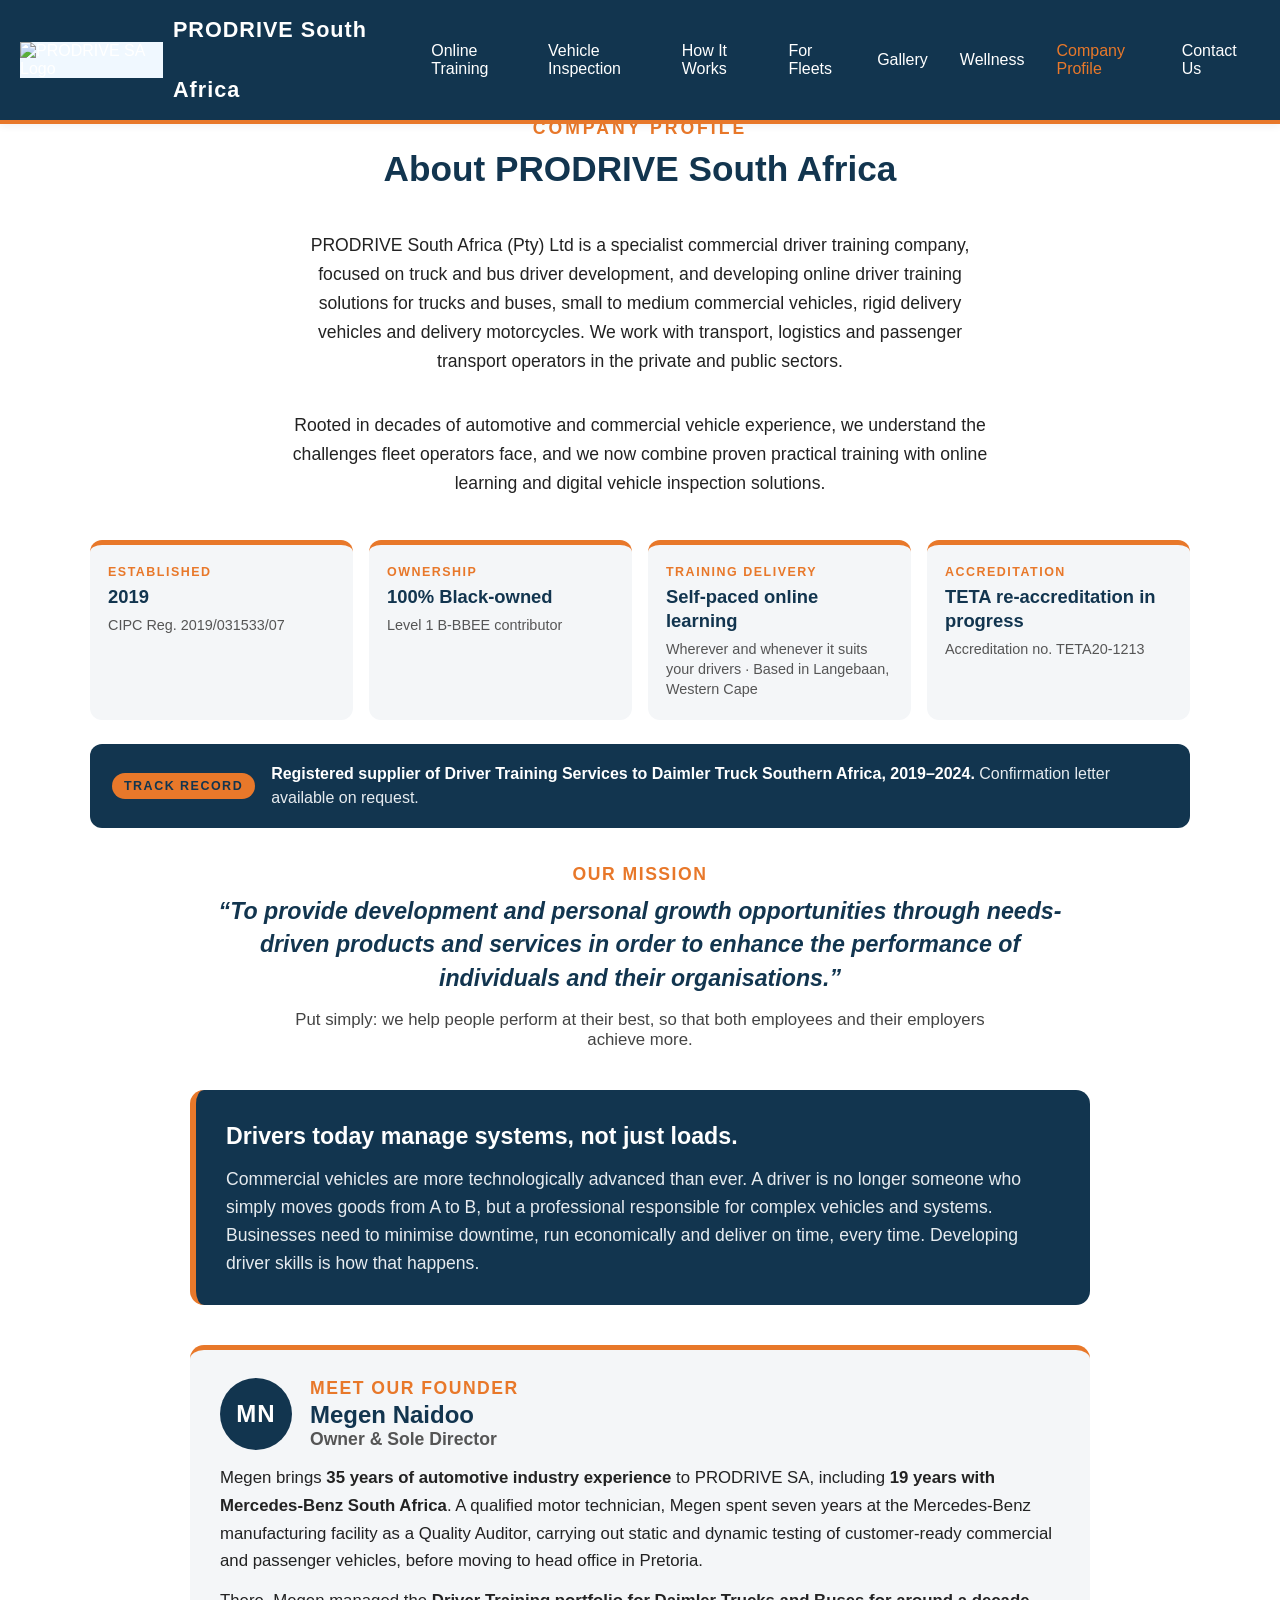
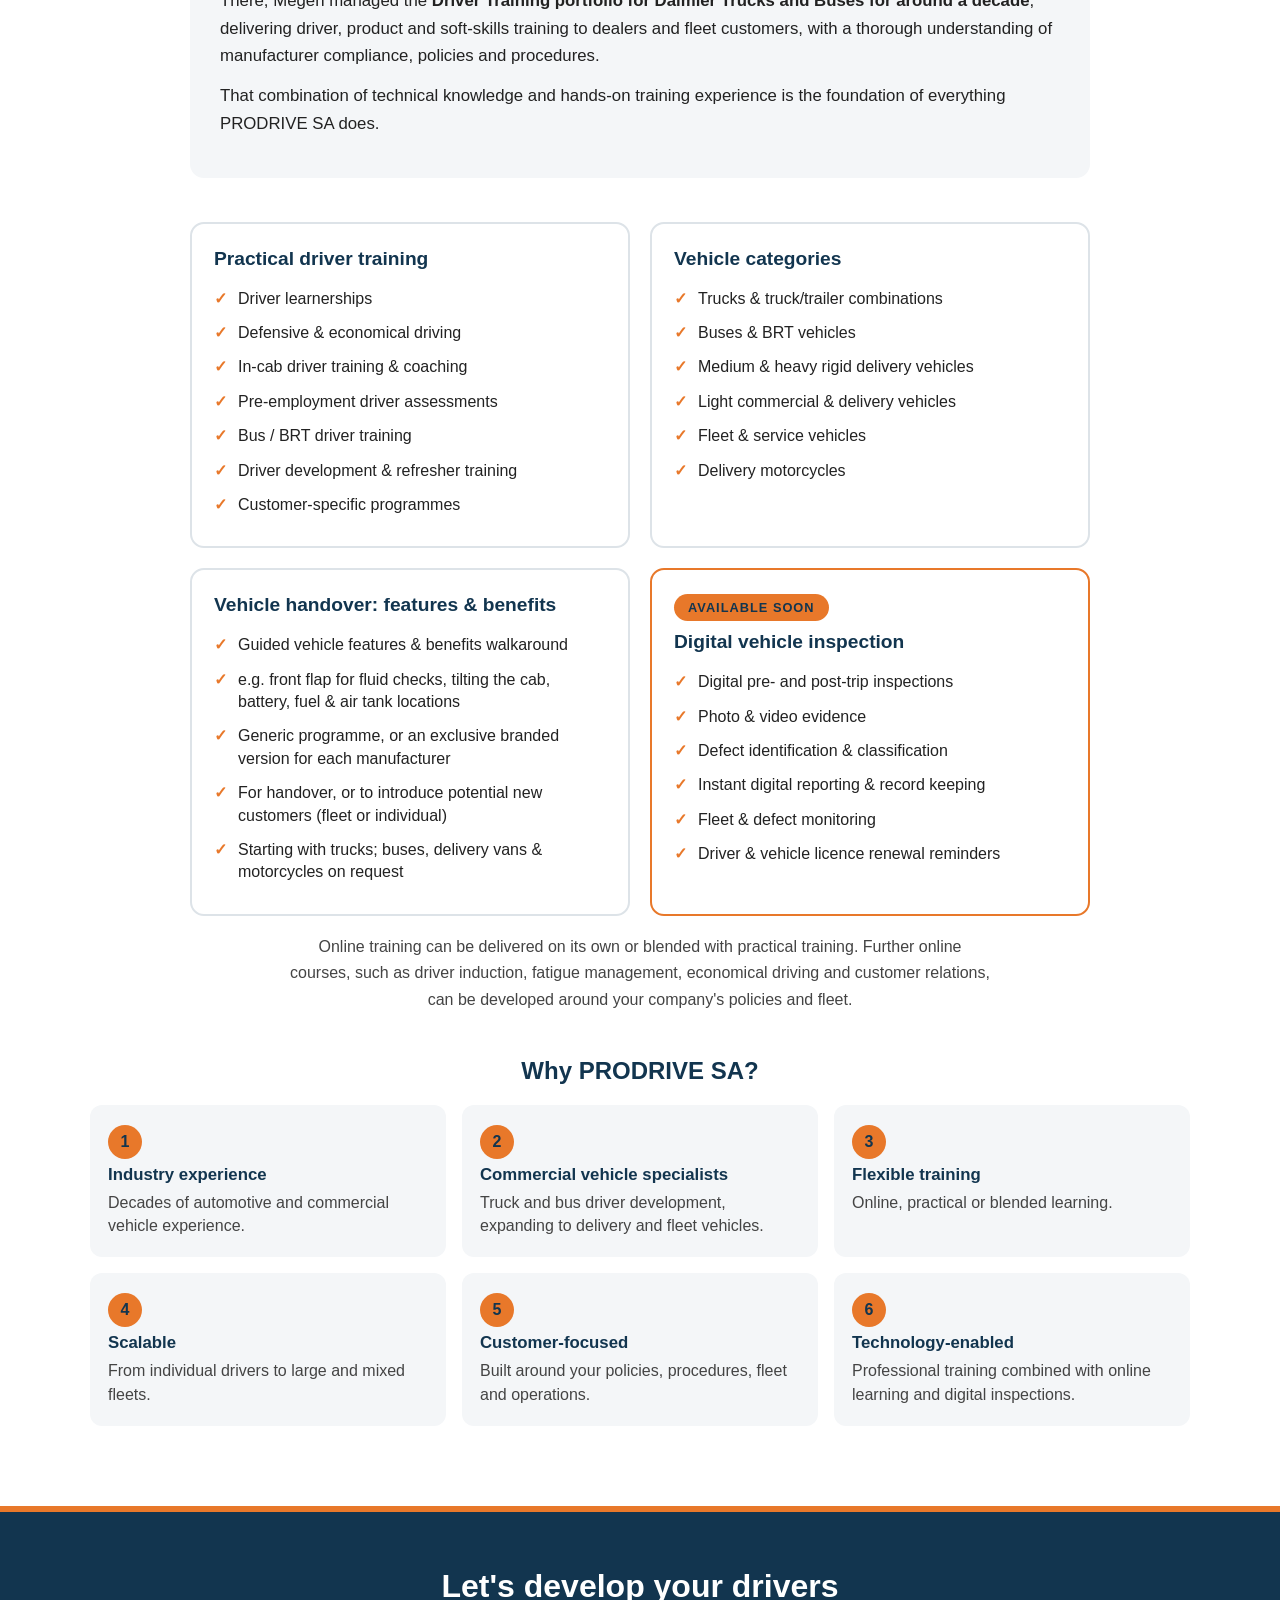
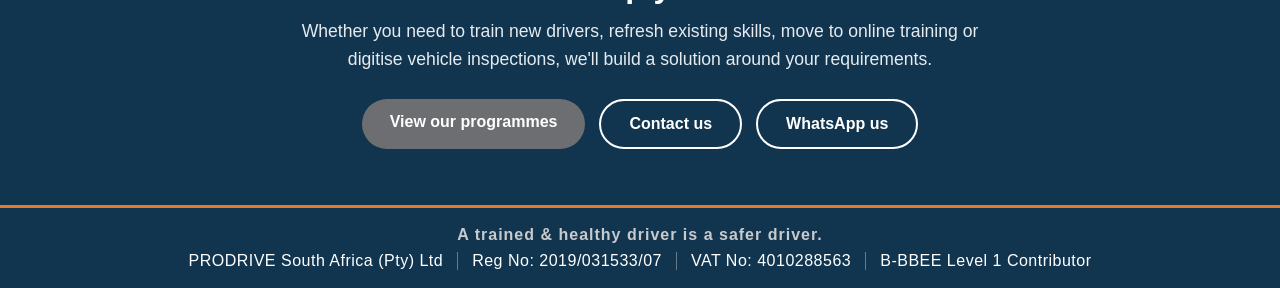
==== profile.html @ ac233e18 "Profile: guided vehicle features & benefits walkaround Co-Authored-By: Claude Opus 5.5 <noreply@anth" ====
<!DOCTYPE html>
<html lang="en">
<head>
    <meta charset="UTF-8">
    <meta name="viewport" content="width=device-width, initial-scale=1.0">
    <title>Company Profile | PRODRIVE South Africa</title>
    <meta name="description" content="Company profile of PRODRIVE South Africa (Pty) Ltd: specialist commercial driver training, founded by Megen Naidoo with 35 years of automotive experience. 100% Black-owned, Level 1 B-BBEE.">
    <link rel="icon" href="favicon.ico" sizes="any">
    <link rel="apple-touch-icon" href="images/apple-touch-icon.png">
    <meta property="og:type" content="website">
    <meta property="og:title" content="Company Profile | PRODRIVE South Africa">
    <meta property="og:description" content="Defensive Driving Saves Lives. A trained &amp; healthy driver is a safer driver.">
    <meta property="og:image" content="https://prodrivesa.github.io/prodrive-website/images/og-image.jpg">
    <meta property="og:image:width" content="1200">
    <meta property="og:image:height" content="630">
    <meta property="og:url" content="https://prodrivesa.github.io/prodrive-website/profile.html">
    <meta name="twitter:card" content="summary_large_image">
    <link rel="stylesheet" href="styles/main.css">
</head>
<body>
  <nav>
  <a href="index.html#hero-section"><img src="images/prodrive-logo-image.png" alt="PRODRIVE SA Logo" class="nav-logo"></a>
  <span class="nav-title">PRODRIVE South Africa</span>
  <div class="hamburger" id="hamburger">
    <span></span>
    <span></span>
    <span></span>
  </div>
  <ul id="nav-list">
    <li><a href="index.html#series-section">Online Training</a></li>
    <li><a href="index.html#inspection-section">Vehicle Inspection</a></li>
    <li><a href="index.html#how-section">How It Works</a></li>
    <li><a href="index.html#fleet-section">For Fleets</a></li>
    <li><a href="index.html#practical-section">Gallery</a></li>
    <li><a href="index.html#wellness-section">Wellness</a></li>
    <li><a href="profile.html" class="active" aria-current="page">Company Profile</a></li>
    <li><a href="index.html#contact-section">Contact Us</a></li>
  </ul>
</nav>

  <main class="profile-page">
  <section class="about-section profile-section" id="profile">
    <p class="series-kicker">COMPANY PROFILE</p>
    <h1 class="profile-title">About PRODRIVE South Africa</h1>
    <p>
      PRODRIVE South Africa (Pty) Ltd is a specialist commercial driver training company, focused on truck and
      bus driver development, and developing online driver training solutions for trucks and buses, small to
      medium commercial vehicles, rigid delivery vehicles and delivery motorcycles. We work with transport,
      logistics and passenger transport operators in the private and public sectors.
    </p>
    <p>
      Rooted in decades of automotive and commercial vehicle experience, we understand the challenges fleet
      operators face, and we now combine proven practical training with online learning and digital vehicle
      inspection solutions.
    </p>
    <div class="profile-facts">
      <div class="fact"><span class="fact-label">Established</span><span class="fact-value">2019</span><span class="fact-note">CIPC Reg. 2019/031533/07</span></div>
      <div class="fact"><span class="fact-label">Ownership</span><span class="fact-value">100% Black-owned</span><span class="fact-note">Level 1 B-BBEE contributor</span></div>
      <div class="fact"><span class="fact-label">Training delivery</span><span class="fact-value">Self-paced online learning</span><span class="fact-note">Wherever and whenever it suits your drivers &middot; Based in Langebaan, Western Cape</span></div>
      <div class="fact"><span class="fact-label">Accreditation</span><span class="fact-value">TETA re-accreditation in progress</span><span class="fact-note">Accreditation no. TETA20-1213</span></div>
    </div>
    <div class="track-record">
      <span class="track-label">Track record</span>
      <p><strong>Registered supplier of Driver Training Services to Daimler Truck Southern Africa, 2019&ndash;2024.</strong>
      Confirmation letter available on request.</p>
    </div>

    <div class="mission-block">
      <p class="fact-label">Our mission</p>
      <blockquote>
        &ldquo;To provide development and personal growth opportunities through needs-driven products and services
        in order to enhance the performance of individuals and their organisations.&rdquo;
      </blockquote>
      <p class="mission-plain">
        Put simply: we help people perform at their best, so that both employees and their employers achieve more.
      </p>
    </div>

    <div class="philosophy">
      <p class="philosophy-lead">Drivers today manage systems, not just loads.</p>
      <p>
        Commercial vehicles are more technologically advanced than ever. A driver is no longer someone who simply
        moves goods from A to B, but a professional responsible for complex vehicles and systems. Businesses need
        to minimise downtime, run economically and deliver on time, every time. Developing driver skills is how
        that happens.
      </p>
    </div>

    <div class="founder">
      <div class="founder-head">
        <span class="founder-initials" aria-hidden="true">MN</span>
        <div>
          <p class="fact-label">Meet our founder</p>
          <h3>Megen Naidoo</h3>
          <p class="founder-role">Owner &amp; Sole Director</p>
        </div>
      </div>
      <div class="founder-body">
        <p>
          Megen brings <strong>35 years of automotive industry experience</strong> to PRODRIVE SA, including
          <strong>19 years with Mercedes-Benz South Africa</strong>. A qualified motor technician, Megen spent seven
          years at the Mercedes-Benz manufacturing facility as a Quality Auditor, carrying out static and dynamic
          testing of customer-ready commercial and passenger vehicles, before moving to head office in Pretoria.
        </p>
        <p>
          There, Megen managed the <strong>Driver Training portfolio for Daimler Trucks and Buses for around a
          decade</strong>, delivering driver, product and soft-skills training to dealers and fleet customers, with
          a thorough understanding of manufacturer compliance, policies and procedures.
        </p>
        <p>
          That combination of technical knowledge and hands-on training experience is the foundation of everything
          PRODRIVE SA does.
        </p>
      </div>
    </div>

    <div class="offer-grid">
      <div class="offer-card">
        <h3>Practical driver training</h3>
        <ul>
          <li>Driver learnerships</li>
          <li>Defensive &amp; economical driving</li>
          <li>In-cab driver training &amp; coaching</li>
          <li>Pre-employment driver assessments</li>
          <li>Bus / BRT driver training</li>
          <li>Driver development &amp; refresher training</li>
          <li>Customer-specific programmes</li>
        </ul>
      </div>
      <div class="offer-card">
        <h3>Vehicle categories</h3>
        <ul>
          <li>Trucks &amp; truck/trailer combinations</li>
          <li>Buses &amp; BRT vehicles</li>
          <li>Medium &amp; heavy rigid delivery vehicles</li>
          <li>Light commercial &amp; delivery vehicles</li>
          <li>Fleet &amp; service vehicles</li>
          <li>Delivery motorcycles</li>
        </ul>
      </div>
      <div class="offer-card">
        <h3>Vehicle handover: features &amp; benefits</h3>
        <ul>
          <li>Guided vehicle features &amp; benefits walkaround</li>
          <li>e.g. front flap for fluid checks, tilting the cab, battery, fuel &amp; air tank locations</li>
          <li>Generic programme, or an exclusive branded version for each manufacturer</li>
          <li>For handover, or to introduce potential new customers (fleet or individual)</li>
          <li>Starting with trucks; buses, delivery vans &amp; motorcycles on request</li>
        </ul>
      </div>
      <div class="offer-card offer-soon">
        <span class="soon-badge">Available soon</span>
        <h3>Digital vehicle inspection</h3>
        <ul>
          <li>Digital pre- and post-trip inspections</li>
          <li>Photo &amp; video evidence</li>
          <li>Defect identification &amp; classification</li>
          <li>Instant digital reporting &amp; record keeping</li>
          <li>Fleet &amp; defect monitoring</li>
          <li>Driver &amp; vehicle licence renewal reminders</li>
        </ul>
      </div>
    </div>
    <p class="offer-note">
      Online training can be delivered on its own or blended with practical training. Further online courses,
      such as driver induction, fatigue management, economical driving and customer relations, can be developed
      around your company's policies and fleet.
    </p>

    <h3 class="why-heading">Why PRODRIVE SA?</h3>
    <div class="why-grid">
      <div class="why"><span class="why-num">1</span><strong>Industry experience</strong><span>Decades of automotive and commercial vehicle experience.</span></div>
      <div class="why"><span class="why-num">2</span><strong>Commercial vehicle specialists</strong><span>Truck and bus driver development, expanding to delivery and fleet vehicles.</span></div>
      <div class="why"><span class="why-num">3</span><strong>Flexible training</strong><span>Online, practical or blended learning.</span></div>
      <div class="why"><span class="why-num">4</span><strong>Scalable</strong><span>From individual drivers to large and mixed fleets.</span></div>
      <div class="why"><span class="why-num">5</span><strong>Customer-focused</strong><span>Built around your policies, procedures, fleet and operations.</span></div>
      <div class="why"><span class="why-num">6</span><strong>Technology-enabled</strong><span>Professional training combined with online learning and digital inspections.</span></div>
    </div>
  </section>
  </main>

  <section class="profile-cta">
    <h2>Let's develop your drivers</h2>
    <p>Whether you need to train new drivers, refresh existing skills, move to online training or digitise vehicle inspections, we'll build a solution around your requirements.</p>
    <div class="interest-buttons">
      <a class="btn btn-primary" href="index.html#courses-gallery">View our programmes</a>
      <a class="btn btn-outline" href="index.html#contact-section">Contact us</a>
      <a class="btn btn-outline" href="https://wa.me/27823779468" target="_blank" rel="noopener">WhatsApp us</a>
    </div>
  </section>

  <footer class="site-footer">
    <p class="footer-slogan">A trained &amp; healthy driver is a safer driver.</p>
    <div class="footer-details">
      <span class="ft">PRODRIVE South Africa (Pty) Ltd</span>
      <span class="ft">Reg No: 2019/031533/07</span>
      <span class="ft">VAT No: 4010288563</span>
      <span class="ft">B-BBEE Level 1 Contributor</span>
    </div>
  </footer>
  <script src="scripts/main.js"></script>
</body>
</html>
---- styles/main.css ----
html, body {
  margin: 0;
  padding: 0;
  width: 100%;
  overflow-x: hidden;
  /* Do NOT set overflow-y or overflow: auto/hidden here */
}

body {
  margin: 0;
  font-family: 'Segoe UI', Arial, sans-serif;
  background: #f4f4f4;
}

header {
  background: #12354f;
  color: #ffffff;
  padding: 10px 0;
  text-align: center;
}

h1 {
  margin: 0;
  font-size: 2.5em;
}

nav {
  width: 100%;
  background: #12354f;
  padding: 0 20px;
  box-sizing: border-box;
  position: fixed;
  top: 0;
  left: 0;
  right: 0;
  z-index: 100;
  box-shadow: 0 2px 8px rgba(0,0,0,0.06);
  display: flex;
  align-items: center;
  min-height: 60px;
  overflow: visible;
}

.nav-title {
  color: #fff;
  font-size: 1.35rem;
  font-weight: 700;
  letter-spacing: 1px;
  margin-right: auto;
  padding: 0 10px;
  line-height: 60px;
}

nav ul {
  list-style: none;
  margin: 0;
  padding: 0;
  display: flex;
  flex-direction: row;
  justify-content: flex-end;
  align-items: center;
  transition: all 0.3s;
  margin-left: auto;
}

nav li {
  margin: 0 16px;
}

nav a {
  color: #fff;
  text-decoration: none;
  font-weight: 500;
  padding: 18px 0;
  display: block;
  transition: color 0.2s;
}

nav a:hover {
  color: #e8782a;
}

/* Hamburger styles */
.hamburger {
  display: none;
  flex-direction: column;
  cursor: pointer;
  width: 32px;
  height: 32px;
  justify-content: center;
  align-items: center;
}

.hamburger span {
  height: 4px;
  width: 24px;
  background: #fff;
  margin: 3px 0;
  border-radius: 2px;
  transition: 0.3s;
}

/* Responsive styles */
@media (max-width: 768px) {
  nav ul {
    flex-direction: column;
    background: #12354f;
    position: absolute;
    top: 60px;
    right: 0;
    width: 180px;
    display: none;
    box-shadow: 0 8px 24px rgba(0,0,0,0.12);
    z-index: 9;
  }
  nav ul.active {
    display: flex;
  }
  .hamburger {
    display: flex;
    position: absolute;
    top: 14px;
    right: 24px;
    z-index: 10;
  }
  .nav-title {
    font-size: 1.1rem;
    padding: 0 6px;
    line-height: 48px;
  }
}

@media (max-width: 600px) {
  .container {
    width: 100%;
    padding: 0 10px;
  }

  h1 {
    font-size: 2em;
  }

  nav a {
    margin: 0 10px;
  }

  .nav-logo {
    height: 24px;    /* Smaller logo on mobile */
    margin-right: 8px;
  }
}

.hero {
  background: 
    linear-gradient(120deg, rgba(208, 212, 216, 0.85) 0%, rgba(179, 182, 184, 0.75) 100%);
    /* url('images/prodrive-truck-side.jpg') center center/cover no-repeat; */
  color: #fff;
  padding: 100px 20px;
  text-align: center;
  box-shadow: 0 8px 24px rgba(0,0,0,0.08);
  border-radius: 0 0 24px 24px;
  position: relative;
}

.hero-content h1 {
  font-size: 2.8rem;
  font-weight: 700;
  margin-bottom: 20px;
  line-height: 1.2;
  letter-spacing: 1px;
}

.hero .subtitle {
  font-size: 1.4rem;
  font-weight: 400;
  margin-top: 0;
  opacity: 0.95;
}

.site-footer {
  background: #12354f;
  color: #fff;
  text-align: center;
  padding: 18px 10px;
  font-size: 1rem;
  margin-top: 60px;
  letter-spacing: 0.5px;
}

.contact-section {
  display: flex;
  flex-direction: row;
  justify-content: center;
  align-items: flex-start;
  gap: 40px;
  background: #f4f4f4;
  padding: 40px 20px 30px 20px;
  text-align: left;
  flex-wrap: wrap;
}

.contact-info {
  max-width: 320px;
  min-width: 220px;
}

.contact-section h2 {
  color: #12354f;
  margin-bottom: 16px;
  font-size: 2rem;
}

.contact-section p {
  margin-bottom: 24px;
  font-size: 1.1rem;
  color: #222;
}

.map-container {
  max-width: 400px;
  min-width: 250px;
  flex: 1 1 300px;
  border-radius: 12px;
  overflow: hidden;
  box-shadow: 0 4px 16px rgba(0,0,0,0.08);
}

.icon {
  font-size: 1.2em;
  vertical-align: middle;
  margin-right: 8px;
  color: #12354f;
}

.contact-info a {
  color: #12354f;
  text-decoration: none;
  transition: text-decoration 0.2s;
}

.contact-info a:hover {
  text-decoration: underline;
}

.courses-gallery {
  background: #fff;
  padding: 50px 20px 40px 20px;
  text-align: center;
}

.courses-gallery h2 {
  color: #12354f;
  margin-bottom: 32px;
  font-size: 2rem;
}

.card-row {
  display: flex;
  flex-direction: row;
  gap: 32px;
  justify-content: center;
  flex-wrap: wrap;
}

.course-card {
  background: #f4f4f4;
  border-radius: 16px;
  box-shadow: 0 4px 16px rgba(0,0,0,0.07);
  padding: 32px 24px;
  max-width: 320px;
  min-width: 240px;
  flex: 1 1 260px;
  text-align: left;
  transition: transform 0.2s, box-shadow 0.2s;
}

.course-card h3 {
  color: #12354f;
  margin-bottom: 16px;
  font-size: 1.25rem;
}

.course-card p {
  color: #222;
  font-size: 1rem;
}

.course-card:hover {
  transform: translateY(-6px) scale(1.03);
  box-shadow: 0 8px 24px rgba(0,0,0,0.13);
}

.image-gallery {
  background: #f4f4f4;
  padding: 50px 20px 40px 20px;
  text-align: center;
}

.image-gallery h2 {
  color: #12354f;
  margin-bottom: 32px;
  font-size: 2rem;
}

.gallery-row {
  display: flex;
  flex-direction: row;
  gap: 24px;
  justify-content: center;
  flex-wrap: wrap;
}

.gallery-row img {
  width: 300px;
  height: 400px;
  object-fit: cover;
  border-radius: 12px;
  box-shadow: 0 4px 16px rgba(0,0,0,0.08);
  transition: transform 0.2s, box-shadow 0.2s;
}

.gallery-row img:hover {
  transform: scale(1.04);
  box-shadow: 0 8px 24px rgba(0,0,0,0.13);
}

.team-row {
  display: flex;
  flex-direction: row;
  gap: 32px;
  justify-content: center;
  flex-wrap: wrap;
  align-items: stretch;
}

.about-section {
  background: #fff;
  padding: 50px 20px 40px 20px;
  text-align: center;
  display: flex;
  flex-direction: column;
  align-items: center;
}

.about-section h2 {
  color: #12354f;
  margin-bottom: 24px;
  font-size: 2rem;
  text-align: center;
}

.about-section p {
  color: #222;
  font-size: 1.1rem;
  margin-bottom: 32px;
  max-width: 700px;
  margin-left: auto;
  margin-right: auto;
  text-align: center;
}

.full-width-banner {
  width: 100%;
  max-width: 100%;
  height: 320px;
  object-fit: cover;
  display: block;
  margin: 0;
  padding: 0;
}

.nav-logo {
  max-height: 60px !important;
  max-width: 200px !important;
  width: auto !important;
  height: auto !important;
  display: inline-block !important;
  background-color: aliceblue;
}

.hero-logo {
  max-width: 300px;
  width: 100%;
  height: auto;
  display: block;
  margin: 0 auto 24px;
}

@media (max-width: 900px) {
  .contact-section {
    flex-direction: column;
    align-items: center;
    text-align: center;
    gap: 24px;
  }
  .contact-info {
    max-width: 100%;
  }
  .map-container {
    max-width: 100%;
    width: 100%;
  }
  .card-row {
    flex-direction: column;
    align-items: center;
    gap: 24px;
  }
  .course-card {
    max-width: 100%;
    min-width: 0;
    width: 100%;
  }
  .gallery-row {
    flex-direction: column;
    align-items: center;
    gap: 18px;
  }
  .gallery-row img {
    width: 100%;
    max-width: 400px;
    height: 300px;
  }
  .team-row {
    flex-direction: row; /* Keep horizontal on all screen sizes */
    flex-wrap: wrap;
    gap: 32px;
  }
}

.container {
  margin-left: calc(50% - 50vw);
  margin-right: calc(50% - 50vw);
  width: 100vw;
}
/* B-BBEE badge */
.bee-badge {
  display: flex;
  align-items: center;
  gap: 20px;
  background: #f7f9fb;
  border: 2px solid #12354f;
  border-radius: 16px;
  padding: 18px 24px;
  margin: 8px 0 40px 0;
  max-width: 520px;
  text-align: left;
  box-shadow: 0 4px 16px rgba(0,0,0,0.07);
}
.bee-level {
  flex: 0 0 auto;
  width: 88px;
  height: 88px;
  border-radius: 50%;
  background: #12354f;
  color: #fff;
  display: flex;
  flex-direction: column;
  align-items: center;
  justify-content: center;
}
.bee-level-number { font-size: 2.4rem; font-weight: 700; line-height: 1; }
.bee-level-label { font-size: 0.7rem; letter-spacing: 0.5px; text-transform: uppercase; margin: 2px 0; }
.bee-details { display: flex; flex-direction: column; gap: 4px; color: #222; font-size: 0.95rem; }
.bee-details strong { color: #12354f; font-size: 1.15rem; }
.bee-details a { color: #12354f; font-weight: 600; margin-top: 4px; }
@media (max-width: 480px) {
  .bee-badge { flex-direction: column; text-align: center; padding: 18px 16px; }
}

/* Gallery: wide photo shown uncropped */
.gallery-row img.gallery-wide {
  width: auto;
  max-width: 100%;
  aspect-ratio: 1200 / 628;
  object-fit: cover;
}
@media (max-width: 900px) {
  .gallery-row img.gallery-wide { width: 100%; max-width: 640px; height: auto; }
}

/* Safety tips (branded square posts, shown uncropped) */
.tips-heading { color: #12354f; font-size: 1.4rem; margin: 48px 0 20px; }
.tips-grid {
  display: grid;
  grid-template-columns: repeat(3, 1fr);
  gap: 20px;
  max-width: 1000px;
  margin: 0 auto;
}
.tips-grid img {
  width: 100%;
  height: auto;
  aspect-ratio: 1 / 1;
  border-radius: 12px;
  box-shadow: 0 4px 16px rgba(0,0,0,0.08);
}
@media (max-width: 700px) {
  .tips-grid { grid-template-columns: 1fr; max-width: 420px; }
}

/* Hero heading and slogan */
.hero-content h1 { color: #12354f; }
.hero .slogan {
  color: #12354f;
  font-size: 1.6rem;
  font-weight: 700;
  margin: 0 0 16px;
}
.hero .tagline {
  color: #12354f;
  font-weight: 700;
  letter-spacing: 2px;
  margin: 12px 0 28px;
}
@media (max-width: 600px) {
  .hero-content h1 { font-size: 2rem; }
  .hero .slogan { font-size: 1.3rem; }
}

/* Keep cards inside the screen on phones */
.course-card, .inspection-card, .step, .module { box-sizing: border-box; }

/* ---------- Programmes (launching soon) ---------- */
.soon-badge {
  display: inline-block; background: #e8782a; color: #12354f;
  font-weight: 800; font-size: 0.8rem; letter-spacing: 1px; text-transform: uppercase;
  padding: 6px 14px; border-radius: 999px; margin-bottom: 14px;
}
.series-kicker { color: #12354f; font-weight: 800; letter-spacing: 3px; margin: 0 0 8px; font-size: 0.95rem; }
.courses-gallery h2 { margin-top: 0; margin-bottom: 12px; }
.courses-gallery h2.sub-programme { margin-top: 56px; }
.series-count { color: #12354f; font-size: 1.15rem; margin: 0 0 20px; }
.section-intro { max-width: 720px; margin: 0 auto 28px; color: #333; font-size: 1.1rem; line-height: 1.6; }
.module-grid {
  list-style: none; margin: 0 auto; padding: 0; max-width: 1100px;
  display: grid; grid-template-columns: repeat(auto-fill, minmax(250px, 1fr)); gap: 14px; text-align: left;
}
.module {
  display: flex; align-items: center; gap: 14px; background: #f4f4f4;
  border-left: 4px solid #12354f; border-radius: 10px; padding: 14px 16px;
  box-shadow: 0 2px 8px rgba(0,0,0,0.05); box-sizing: border-box;
}
.module-number { font-weight: 800; font-size: 1.3rem; color: #12354f; min-width: 32px; }
.module-title { color: #12354f; font-weight: 600; line-height: 1.35; }
.inspection-row { display: flex; gap: 28px; justify-content: center; flex-wrap: wrap; max-width: 1000px; margin: 0 auto; }
.inspection-card {
  flex: 1 1 320px; max-width: 460px; box-sizing: border-box;
  background: #f4f4f4; border-radius: 16px; padding: 28px 26px; text-align: left;
  border-top: 6px solid #12354f; box-shadow: 0 4px 16px rgba(0,0,0,0.07);
}
.inspection-card:nth-child(2) { border-top-color: #12354f; }
.inspection-tag {
  display: inline-block; background: #e9eef2; color: #12354f; font-weight: 700; font-size: 0.8rem;
  letter-spacing: 1px; text-transform: uppercase; padding: 4px 12px; border-radius: 999px;
}
.inspection-card h3 { color: #12354f; font-size: 1.3rem; margin: 14px 0 10px; }
.inspection-card p { color: #222; line-height: 1.55; margin: 0; }
.interest-box {
  max-width: 760px; margin: 48px auto 0; padding: 28px 24px; box-sizing: border-box;
  background: #12354f; color: #fff; border-radius: 16px;
}
.interest-box p { margin: 0 0 20px; font-size: 1.1rem; line-height: 1.5; }
.interest-buttons { display: flex; gap: 14px; justify-content: center; flex-wrap: wrap; }
.btn {
  display: inline-block; padding: 14px 28px; border-radius: 999px; font-weight: 700; text-decoration: none;
  transition: transform 0.2s, box-shadow 0.2s, background 0.2s;
}
.btn:hover { transform: translateY(-2px); box-shadow: 0 6px 18px rgba(0,0,0,0.15); }
.btn-primary { background: #12354f; color: #fff; }
.btn-primary:hover { background: #0d2a40; }
.btn-secondary { background: #fff; color: #12354f; border: 2px solid #fff; }

/* ===== Brand colours (from ProDrive social graphics) ===== */
:root { --pd-navy: #12354f; --pd-sky: #ffffff; --pd-orange: #e8782a; }
nav, nav ul, .site-footer { background: var(--pd-navy); }
nav { border-bottom: 4px solid var(--pd-orange); }
@media (max-width: 1100px) { nav ul { background: var(--pd-navy); top: 64px; } }
nav a:hover { color: var(--pd-orange); }
.site-footer { border-top: 6px solid var(--pd-orange); }
.hero-content h1, .hero .tagline { color: var(--pd-navy); }
.series-kicker { color: var(--pd-orange); }
.soon-badge { background: var(--pd-orange); color: var(--pd-navy); }
.btn-primary { background: var(--pd-orange); color: var(--pd-navy); }
.btn-primary:hover { background: #d4691f; }
.interest-box, .how-section { background: var(--pd-navy); }
.interest-box { border-bottom: 6px solid var(--pd-orange); }
.step-number { background: var(--pd-orange); color: var(--pd-navy); }
.bee-level { background: var(--pd-navy); }
.bee-badge { border-color: var(--pd-navy); }
.module { border-left-color: var(--pd-orange); }
.module-number { color: var(--pd-navy); }
.inspection-card { border-top-color: var(--pd-orange); }
.inspection-card:nth-child(2) { border-top-color: var(--pd-navy); }
.inspection-card h3, .tips-heading { color: var(--pd-navy); }
.fleet-list li::before { color: var(--pd-orange); }

/* ===== Hero in the style of the series banner ===== */
.hero.hero-brand {
  background: var(--pd-navy);
  border-radius: 0;
  border-bottom: 8px solid var(--pd-orange);
  padding: 110px 20px 70px;
  box-shadow: none;
}
.hero-brand .hero-logo-card {
  display: inline-block;
  background: #fff;
  border-radius: 18px;
  padding: 18px 34px;
  margin-bottom: 34px;
}
.hero-brand .hero-logo { max-width: 300px; margin: 0; }
.hero-brand .hero-content h1 {
  color: var(--pd-sky);
  font-size: 2.8rem;
  margin: 0;
  letter-spacing: 0.5px;
}
.hero-brand .hero-rule {
  display: block;
  width: 120px;
  height: 2px;
  background: #5f7a90;
  margin: 22px auto;
}
.hero-brand .hero-line {
  color: var(--pd-sky);
  font-size: 1.8rem;
  font-weight: 700;
  margin: 0;
}
.hero-brand .hero-buttons { display: flex; gap: 16px; justify-content: center; flex-wrap: wrap; margin-top: 40px; }
.btn-outline { background: transparent; color: #fff; border: 2px solid #fff; }
.btn-outline:hover { background: #fff; color: var(--pd-navy); }
@media (max-width: 600px) {
  .hero.hero-brand { padding: 96px 16px 52px; }
  .hero-brand .hero-logo { max-width: 200px; }
  .hero-brand .hero-logo-card { padding: 12px 22px; }
  .hero-brand .hero-content h1 { font-size: 1.9rem; }
  .hero-brand .hero-line { font-size: 1.3rem; }
}

/* ===== Company profile ===== */
.about-section.profile-section p.series-kicker { margin-bottom: 6px; color: var(--pd-orange); }
.profile-section h2 { color: var(--pd-navy); }
.profile-section > p { line-height: 1.65; margin-bottom: 18px; }
.profile-facts {
  display: grid; grid-template-columns: repeat(4, 1fr); gap: 16px;
  width: 100%; max-width: 1100px; margin: 24px auto 36px; box-sizing: border-box;
}
.fact {
  background: #f4f4f4; border-top: 5px solid var(--pd-orange); border-radius: 12px;
  padding: 20px 18px; text-align: left; display: flex; flex-direction: column; gap: 6px; box-sizing: border-box;
}
.fact-label { font-size: 0.78rem; font-weight: 800; letter-spacing: 1.5px; text-transform: uppercase; color: var(--pd-orange); }
.fact-value { font-size: 1.15rem; font-weight: 700; color: var(--pd-navy); line-height: 1.3; }
.fact-note { font-size: 0.9rem; color: #555; line-height: 1.4; }
.profile-expertise { max-width: 820px; margin: 0 auto 36px; }
.profile-expertise h3 { color: var(--pd-navy); font-size: 1.3rem; margin: 0 0 14px; }
.profile-expertise ul {
  list-style: none; padding: 0; margin: 0;
  display: flex; flex-wrap: wrap; gap: 10px; justify-content: center;
}
.profile-expertise li {
  background: #fff; border: 2px solid var(--pd-navy); color: var(--pd-navy);
  border-radius: 999px; padding: 8px 16px; font-weight: 600; font-size: 0.95rem;
}
@media (max-width: 900px) { .profile-facts { grid-template-columns: repeat(2, 1fr); } }
@media (max-width: 520px) { .profile-facts { grid-template-columns: 1fr; } }

/* ===== Profile: philosophy, founder, offer, why ===== */
.profile-section .philosophy {
  max-width: 900px; margin: 8px auto 40px; padding: 28px 30px; box-sizing: border-box;
  background: var(--pd-navy); border-left: 6px solid var(--pd-orange); border-radius: 14px; text-align: left;
}
.about-section .philosophy p { color: #e6ebef; margin: 0; max-width: none; text-align: left; line-height: 1.6; }
.about-section .philosophy p.philosophy-lead { color: var(--pd-sky); font-size: 1.45rem; font-weight: 800; margin-bottom: 10px; }
.founder {
  max-width: 900px; margin: 0 auto 44px; padding: 28px 30px; box-sizing: border-box;
  background: #f4f4f4; border-radius: 14px; text-align: left; border-top: 5px solid var(--pd-orange);
}
.founder-head { display: flex; align-items: center; gap: 18px; margin-bottom: 14px; }
.founder-initials {
  flex: 0 0 auto; width: 72px; height: 72px; border-radius: 50%; background: var(--pd-navy); color: #fff;
  display: flex; align-items: center; justify-content: center; font-weight: 800; font-size: 1.5rem; letter-spacing: 1px;
}
.founder-head h3 { margin: 2px 0 0; color: var(--pd-navy); font-size: 1.5rem; }
.about-section .founder-head p { margin: 0; text-align: left; }
.about-section .founder-head .fact-label { color: var(--pd-orange); }
.about-section .founder-role { color: #555; font-weight: 600; }
.about-section .founder-body p { text-align: left; max-width: none; margin: 0 0 12px; line-height: 1.65; font-size: 1.05rem; }
.offer-grid {
  display: grid; grid-template-columns: repeat(3, 1fr); gap: 20px;
  width: 100%; max-width: 1100px; margin: 0 auto 18px; box-sizing: border-box;
}
.offer-card {
  background: #fff; border: 2px solid #dde3e8; border-radius: 14px; padding: 24px 22px;
  text-align: left; box-sizing: border-box;
}
.offer-card h3 { color: var(--pd-navy); font-size: 1.2rem; margin: 0 0 12px; }
.offer-card ul { margin: 0; padding: 0; list-style: none; }
.offer-card li { position: relative; padding: 6px 0 6px 24px; color: #222; line-height: 1.4; }
.offer-card li::before { content: "\2713"; position: absolute; left: 0; color: var(--pd-orange); font-weight: 800; }
.offer-soon { border-color: var(--pd-orange); }
.offer-soon .soon-badge { margin-bottom: 10px; }
.about-section p.offer-note { font-size: 1rem; color: #444; margin: 0 auto 44px; }
.why-heading { color: var(--pd-navy); font-size: 1.5rem; margin: 0 0 20px; }
.why-grid {
  display: grid; grid-template-columns: repeat(3, 1fr); gap: 16px;
  width: 100%; max-width: 1100px; margin: 0 auto 40px; box-sizing: border-box;
}
.why {
  display: flex; flex-direction: column; gap: 6px; text-align: left; box-sizing: border-box;
  background: #f4f4f4; border-radius: 12px; padding: 20px 18px;
}
.why-num {
  width: 34px; height: 34px; border-radius: 50%; background: var(--pd-orange); color: var(--pd-navy);
  display: flex; align-items: center; justify-content: center; font-weight: 800;
}
.why strong { color: var(--pd-navy); font-size: 1.05rem; }
.why span:last-child { color: #444; line-height: 1.45; }
@media (max-width: 900px) {
  .offer-grid, .why-grid { grid-template-columns: 1fr 1fr; }
}
@media (max-width: 600px) {
  .offer-grid, .why-grid { grid-template-columns: 1fr; }
  .profile-section .philosophy, .founder { padding: 22px 18px; }
}

/* ===== Driver health & wellness ===== */
.wellness-section {
  background: var(--pd-navy); color: #fff; text-align: center;
  padding: 60px 20px; border-top: 6px solid var(--pd-orange);
}
.wellness-section .series-kicker { color: var(--pd-orange); }
.wellness-section h2 { color: var(--pd-sky); font-size: 2.2rem; margin: 0 0 8px; }
.wellness-lead { color: #fff; font-size: 1.3rem; font-weight: 700; margin: 0 0 28px; }
.wellness-scenario {
  max-width: 820px; margin: 0 auto 36px; padding: 22px 26px; box-sizing: border-box;
  background: rgba(255,255,255,0.07); border-left: 6px solid var(--pd-orange); border-radius: 12px; text-align: left;
}
.wellness-scenario p { margin: 0; font-size: 1.1rem; line-height: 1.65; color: #e6ebef; }
.wellness-scenario strong { color: #fff; }
.wellness-stats {
  display: grid; grid-template-columns: repeat(3, 1fr); gap: 16px;
  max-width: 900px; margin: 0 auto 12px; box-sizing: border-box;
}
.stat {
  display: flex; flex-direction: column; gap: 8px; padding: 22px 18px; box-sizing: border-box;
  background: rgba(255,255,255,0.07); border-radius: 12px;
}
.stat-value { font-size: 2.6rem; font-weight: 800; color: var(--pd-orange); line-height: 1; font-variant-numeric: tabular-nums; }
.stat-label { color: #e6ebef; font-size: 0.98rem; line-height: 1.45; }
.stat-source { max-width: 900px; margin: 0 auto 40px; font-size: 0.85rem; color: #b5c0c8; line-height: 1.5; }
.stat-source a { color: #b5c0c8; }
.wellness-partner {
  max-width: 820px; margin: 0 auto; padding: 26px 28px; box-sizing: border-box;
  background: #fff; color: #222; border-radius: 14px; text-align: left; border-top: 5px solid var(--pd-sky);
}
.wellness-partner h3 { color: var(--pd-navy); font-size: 1.35rem; margin: 0 0 12px; }
.wellness-partner p { margin: 0 0 12px; line-height: 1.6; }
.wellness-partner p:last-child { margin-bottom: 0; }
@media (max-width: 700px) {
  .wellness-stats { grid-template-columns: 1fr; }
  .wellness-section h2 { font-size: 1.7rem; }
  .wellness-scenario, .wellness-partner { padding: 20px 18px; }
}

.wellness-partner .wellness-link { margin-top: 18px; }

/* Wellness clinic finder + QR */
.wellness-actions { display: flex; align-items: center; gap: 16px; flex-wrap: wrap; margin-top: 18px; }
.wellness-partner .wellness-link { margin-top: 0; }
.btn-ghost { background: transparent; color: var(--pd-navy); border: 2px solid var(--pd-navy); }
.btn-ghost:hover { background: var(--pd-navy); color: #fff; }
.wellness-qr { display: flex; align-items: center; gap: 12px; margin-left: auto; }
.wellness-qr img { width: 104px; height: 104px; border: 1px solid #dde3e8; border-radius: 8px; }
.wellness-qr span { font-size: 0.85rem; color: #555; max-width: 120px; line-height: 1.35; }
@media (max-width: 700px) { .wellness-qr { display: none; } }

/* Slogan strip under the hero */
.slogan-strip {
  display: flex; flex-wrap: wrap; justify-content: center; align-items: baseline; gap: 8px 18px;
  background: var(--pd-orange); color: var(--pd-navy); text-decoration: none;
  padding: 18px 20px; text-align: center;
}
.hero.hero-brand { border-bottom: none; }
.slogan-main { font-size: 1.5rem; font-weight: 800; }
.slogan-sub { font-size: 1.05rem; font-weight: 600; }
.slogan-strip:hover .slogan-sub { text-decoration: underline; }
.footer-slogan { margin: 0 0 8px; font-weight: 700; color: var(--pd-orange); letter-spacing: 0.5px; }
@media (max-width: 600px) {
  .slogan-main { font-size: 1.2rem; }
  .slogan-sub { font-size: 0.95rem; }
}

/* Risk statements: bold caps, white on navy */
.slogan-strip { flex-direction: column; align-items: center; gap: 12px; padding: 22px 20px; }
.risk-box {
  display: inline-flex; flex-direction: column; gap: 4px;
  background: var(--pd-navy); color: #fff; border-radius: 10px; padding: 12px 22px;
  font-weight: 800; text-transform: uppercase; letter-spacing: 0.8px; font-size: 1rem; line-height: 1.35;
}
.wellness-lead { display: flex; flex-direction: column; gap: 4px; align-items: center;
  text-transform: uppercase; letter-spacing: 0.8px; font-size: 1.05rem; font-weight: 800; }
.wellness-lead span:first-child { color: var(--pd-orange); }
@media (max-width: 600px) {
  .risk-box { font-size: 0.85rem; padding: 10px 14px; letter-spacing: 0.4px; }
  .wellness-lead { font-size: 0.92rem; }
}

/* Bolder headline: A trained & healthy driver is a safer driver */
.slogan-main { font-weight: 900; font-size: 1.75rem; letter-spacing: 0.2px; }
.wellness-section h2 { font-weight: 900; }
@media (max-width: 600px) { .slogan-main { font-size: 1.35rem; } }

/* Footer details: tidy separators that wrap cleanly */
.footer-details { display: flex; flex-wrap: wrap; justify-content: center; gap: 4px 0; }
.footer-details .ft { padding: 0 14px; border-left: 1px solid rgba(255,255,255,0.35); white-space: nowrap; }
.footer-details .ft:first-child { border-left: none; }
@media (max-width: 600px) {
  .footer-details { flex-direction: column; align-items: center; gap: 2px; font-size: 0.9rem; }
  .footer-details .ft { border-left: none; }
}

/* ===== Company profile page ===== */
.profile-page { padding-top: 64px; }
.profile-title { color: var(--pd-navy); font-size: 2.2rem; margin: 0 0 24px; text-align: center; }
.profile-more { margin-top: 8px; }
nav a.active { color: var(--pd-orange); }
.profile-cta {
  background: var(--pd-navy); color: #fff; text-align: center; padding: 56px 20px;
  border-top: 6px solid var(--pd-orange);
}
.profile-cta h2 { color: var(--pd-sky); font-size: 2rem; margin: 0 0 12px; }
.profile-cta p { max-width: 720px; margin: 0 auto 26px; line-height: 1.6; color: #e6ebef; font-size: 1.1rem; }
.profile-cta + .site-footer { margin-top: 0; }
@media (max-width: 600px) { .profile-title { font-size: 1.7rem; } }

/* Track record (Daimler) */
.track-record {
  display: flex; align-items: center; gap: 16px; flex-wrap: wrap;
  max-width: 1100px; width: 100%; margin: -12px auto 36px; padding: 18px 22px; box-sizing: border-box;
  background: var(--pd-navy); border-radius: 12px; text-align: left;
}
.track-label {
  flex: 0 0 auto; background: var(--pd-orange); color: var(--pd-navy); font-weight: 800; font-size: 0.78rem;
  letter-spacing: 1.5px; text-transform: uppercase; padding: 6px 12px; border-radius: 999px;
}
.about-section .track-record p { margin: 0; color: #e6ebef; text-align: left; max-width: none; flex: 1 1 300px; line-height: 1.5; font-size: 1rem; }
.about-section .track-record strong { color: #fff; }

/* Contact: online first, no street address or map */
.contact-section { align-items: stretch; }
.contact-info { max-width: 420px; }
.contact-section p.contact-intro { font-size: 1.05rem; line-height: 1.55; margin-bottom: 22px; }
.contact-section p { margin-bottom: 16px; }
.contact-section p.contact-base { font-size: 0.92rem; color: #555; margin-top: 20px; }
.howwework {
  flex: 1 1 340px; max-width: 520px; box-sizing: border-box;
  background: var(--pd-navy); color: #fff; border-radius: 16px; padding: 28px 28px;
  border-top: 6px solid var(--pd-orange); text-align: left;
}
.howwework h3 { color: var(--pd-sky); font-size: 1.4rem; margin: 0 0 14px; }
.howwework ul { list-style: none; margin: 0 0 22px; padding: 0; }
.howwework li { position: relative; padding: 8px 0 8px 28px; line-height: 1.5; color: #e6ebef; }
.howwework li::before { content: "\2713"; position: absolute; left: 0; top: 8px; color: var(--pd-orange); font-weight: 800; }
.howwework strong { color: #fff; }
.howwework-buttons { display: flex; gap: 12px; flex-wrap: wrap; }
.howwework .btn-ghost { color: #fff; border-color: #fff; }
.howwework .btn-ghost:hover { background: #fff; color: var(--pd-navy); }
@media (max-width: 900px) { .howwework { width: 100%; max-width: 560px; text-align: left; } }

/* Mission */
.mission-block { max-width: 900px; margin: 0 auto 32px; padding: 0 10px; box-sizing: border-box; text-align: center; }
.about-section .mission-block .fact-label { color: var(--pd-orange); margin: 0 0 10px; text-align: center; }
.mission-block blockquote {
  margin: 0 0 14px; color: var(--pd-navy); font-size: 1.45rem; font-weight: 700; line-height: 1.45; font-style: italic;
}
.about-section p.mission-plain { color: #444; font-size: 1.05rem; margin: 0 auto; }
@media (max-width: 600px) { .mission-block blockquote { font-size: 1.15rem; } }

.about-section .mission-block p.fact-label { max-width: none; margin-left: auto; margin-right: auto; }

/* Defensive Driving Saves Lives title, matching the series workbooks */
.courses-gallery h2.ddsl-title {
  text-transform: uppercase; color: var(--pd-navy); font-weight: 900;
  font-size: 2.4rem; line-height: 1.1; letter-spacing: 0.5px; margin: 4px 0 12px;
}
.ddsl-tagline { color: var(--pd-sky); font-weight: 800; font-size: 1.2rem; margin: 0 0 14px; }
@media (max-width: 600px) {
  .courses-gallery h2.ddsl-title { font-size: 1.8rem; }
  .ddsl-tagline { font-size: 1rem; }
}

/* Series banner: colours from the Defensive Driving Saves Lives workbooks */
:root { --series-navy: #12354f; --series-orange: #e8782a; }
.series-banner {
  max-width: 820px; margin: 6px auto 22px; border-radius: 14px; overflow: hidden;
  background: var(--series-navy); box-shadow: 0 6px 20px rgba(0,0,0,0.12);
}
.courses-gallery h2.ddsl-title {
  margin: 0; padding: 26px 20px 20px; display: flex; flex-direction: column; gap: 2px;
  font-size: 2.6rem; line-height: 1.08; letter-spacing: 0.5px; text-transform: uppercase; font-weight: 900;
}
.ddsl-white { color: #fff; }
.ddsl-orange { color: var(--series-orange); }
.ddsl-tagline {
  margin: 0; padding: 14px 20px; border-top: 4px solid var(--series-orange);
  color: #fff; font-weight: 800; font-size: 1.2rem;
}
.ddsl-tagline span { color: var(--series-orange); }
@media (max-width: 600px) {
  .courses-gallery h2.ddsl-title { font-size: 1.85rem; padding: 20px 14px 16px; }
  .ddsl-tagline { font-size: 0.98rem; padding: 12px 14px; }
}

/* ===== Series palette: white page, slate navy panels, orange accents ===== */
body { background: #ffffff; }
.contact-section, .image-gallery { background: #ffffff; }
.image-gallery, .contact-section { border-top: 1px solid #dde3e8; }
.hero-brand .hero-content h1 { color: #ffffff; }
.hero-brand .hero-line { color: var(--pd-orange); }
.wellness-partner { border-top-color: var(--pd-orange); }
.course-card, .fact, .why, .module, .founder, .stat { background: #f4f6f8; }
.contact-info a, .bee-details a { color: var(--pd-navy); }
.contact-section h2, .bee-details strong, .image-gallery h2, .courses-gallery h2 { color: var(--pd-navy); }
.inspection-tag { color: var(--pd-navy); }

/* Footer: PRODRIVE silver-grey slogan, less orange */
:root { --pd-grey: #6d6e71; --pd-silver: #c9cacc; }
.footer-slogan { color: var(--pd-silver); letter-spacing: 1px; }
.site-footer { border-top-width: 3px; }

/* Slogan strip in PRODRIVE grey instead of orange */
.slogan-strip { background: var(--pd-grey); color: #fff; }
.slogan-main { color: #fff; }

/* Slogan headline: white, capitals, slanted */
.slogan-main { text-transform: uppercase; font-style: italic; letter-spacing: 0.5px; }
.slogan-main { border-bottom: 4px solid var(--pd-orange); padding-bottom: 4px; }

/* Grey button (PRODRIVE grey) */
.btn-grey { background: var(--pd-grey); color: #fff; }
.btn-grey:hover { background: #5a5b5e; color: #fff; }

/* All main buttons in PRODRIVE grey */
.btn-primary { background: var(--pd-grey); color: #fff; }
.btn-primary:hover { background: #5a5b5e; color: #fff; }

.profile-more { margin: 0 0 32px; }

/* ===== How it works (individual + fleet) ===== */
.how2-section { background: #f4f6f8; padding: 56px 20px; text-align: center; border-top: 1px solid #dde3e8; }
.how2-section h2 { color: var(--pd-navy); font-size: 2rem; margin: 0 0 10px; }
.how2-grid {
  display: grid; grid-template-columns: 1fr 1fr; gap: 24px;
  max-width: 1050px; margin: 0 auto; box-sizing: border-box;
}
.how2-card {
  background: #fff; border-radius: 16px; padding: 28px 26px; text-align: left; box-sizing: border-box;
  border-top: 6px solid var(--pd-grey); box-shadow: 0 4px 16px rgba(0,0,0,0.06);
}
.how2-fleet { border-top-color: var(--pd-navy); }
.how2-card h3 { color: var(--pd-navy); font-size: 1.35rem; margin: 0 0 18px; }
.how2-steps { list-style: none; margin: 0; padding: 0; display: flex; flex-direction: column; gap: 16px; }
.how2-steps li { display: flex; gap: 14px; align-items: flex-start; }
.how2-num {
  flex: 0 0 auto; width: 34px; height: 34px; border-radius: 50%;
  background: var(--pd-orange); color: #fff; font-weight: 800;
  display: flex; align-items: center; justify-content: center;
}
.how2-steps strong { display: block; color: var(--pd-navy); font-size: 1.05rem; margin-bottom: 2px; }
.how2-steps div span { color: #444; line-height: 1.45; }
@media (max-width: 800px) { .how2-grid { grid-template-columns: 1fr; } }

/* Vehicle handover (OEM-specific) */
.handover-card {
  display: flex; gap: 28px; align-items: center; flex-wrap: wrap;
  max-width: 1000px; margin: 28px auto 0; padding: 28px 28px; box-sizing: border-box;
  background: #fff; border: 2px solid var(--pd-navy); border-radius: 16px; text-align: left;
}
.handover-text { flex: 1 1 420px; }
.handover-card h3 { color: var(--pd-navy); font-size: 1.35rem; margin: 12px 0 10px; }
.handover-card p { color: #222; line-height: 1.6; margin: 0 0 10px; }
.handover-card p.handover-note { color: var(--pd-grey); font-weight: 600; margin: 0; }
.walkaround {
  flex: 0 0 auto; list-style: none; margin: 0 auto; padding: 0;
  display: grid; grid-template-columns: repeat(4, 44px); gap: 10px; justify-content: center;
}
.walkaround li span {
  display: flex; width: 44px; height: 44px; border-radius: 50%; align-items: center; justify-content: center;
  background: var(--pd-navy); color: #fff; font-weight: 800; border: 3px solid var(--pd-orange);
}
.walkaround li:last-child { grid-column: 2 / span 2; justify-self: center; }

.walkaround-badge {
  flex: 0 0 auto; margin: 0 auto; width: 140px; height: 140px; border-radius: 50%;
  background: var(--pd-navy); border: 5px solid var(--pd-orange); color: #fff;
  display: flex; flex-direction: column; align-items: center; justify-content: center; text-align: center;
}
.wb-num { font-size: 3rem; font-weight: 900; line-height: 1; }
.wb-label { font-size: 0.8rem; font-weight: 800; letter-spacing: 1px; text-transform: uppercase; line-height: 1.25; margin-top: 4px; }

.offer-grid { grid-template-columns: repeat(2, 1fr); max-width: 900px; }
@media (max-width: 600px) { .offer-grid { grid-template-columns: 1fr; } }

.handover-card p.handover-use { color: var(--pd-navy); margin: 4px 0 8px; }

.handover-card { margin-top: 8px; }
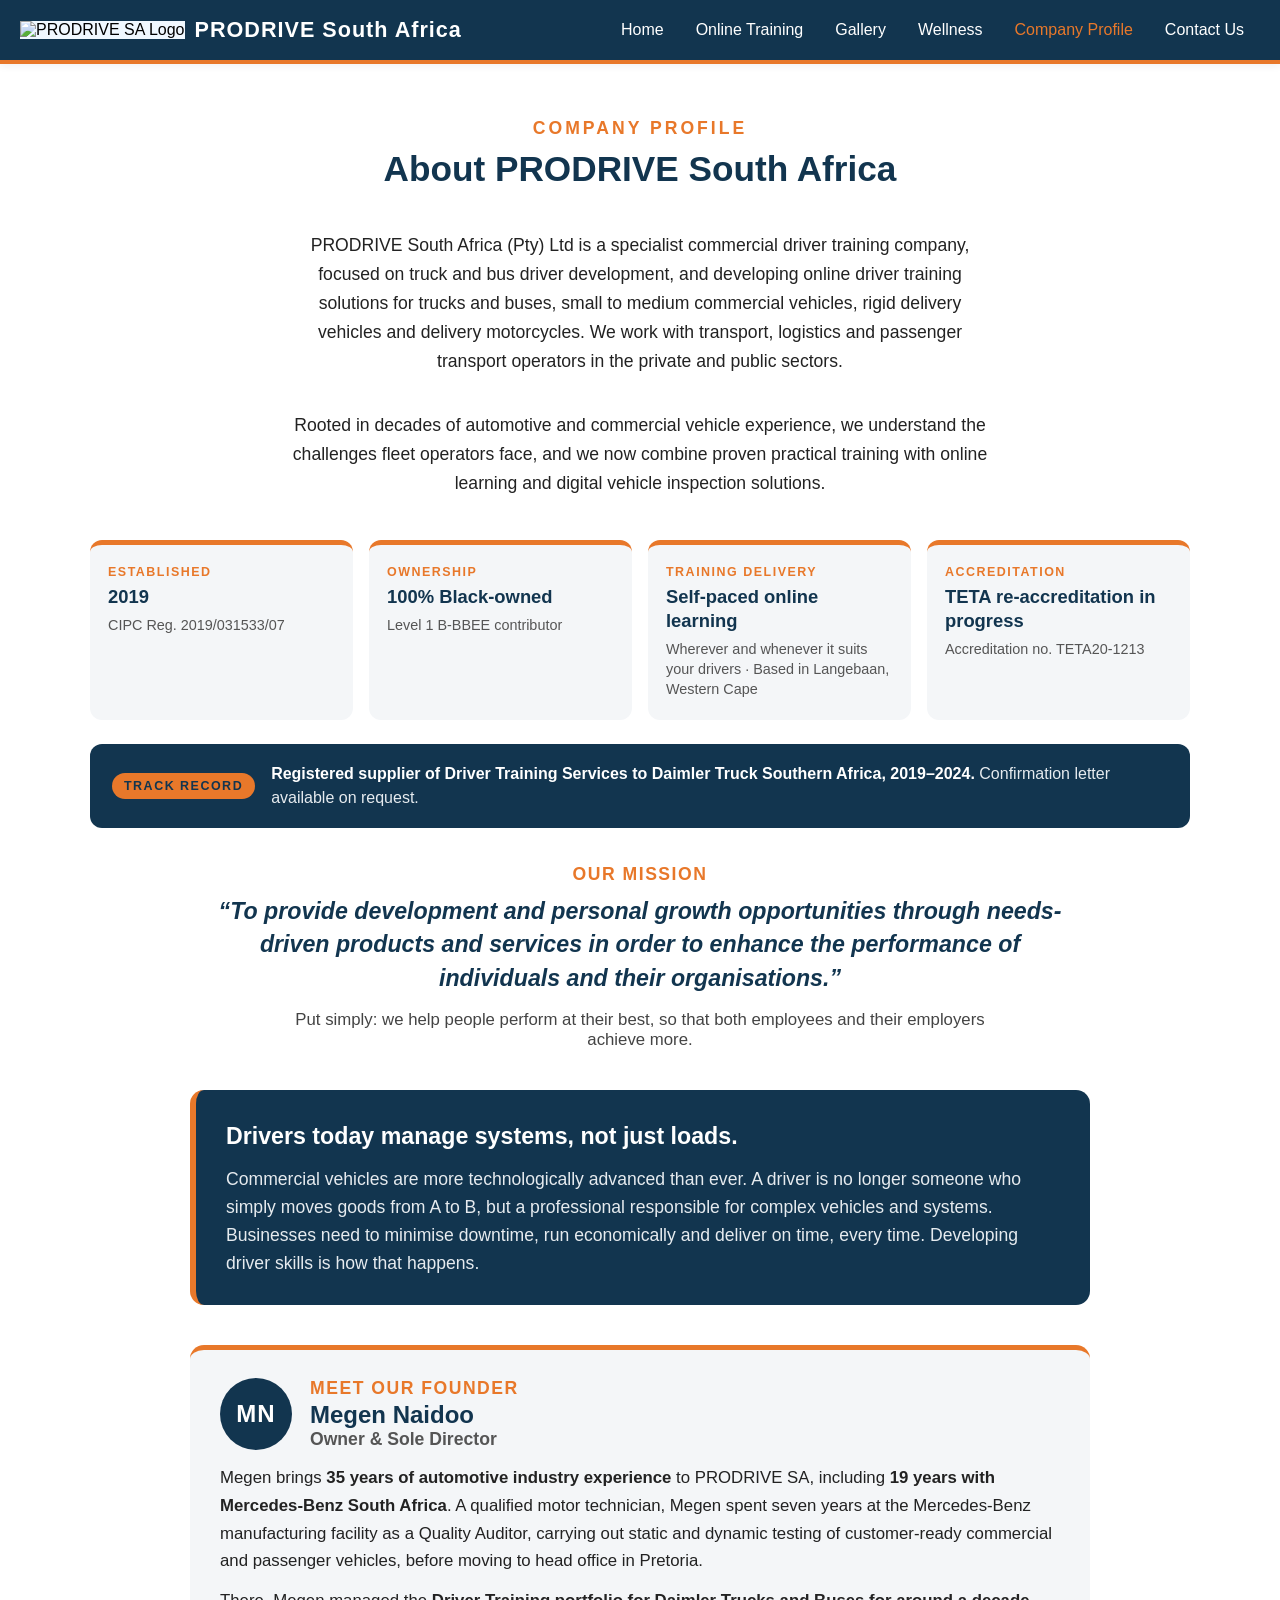
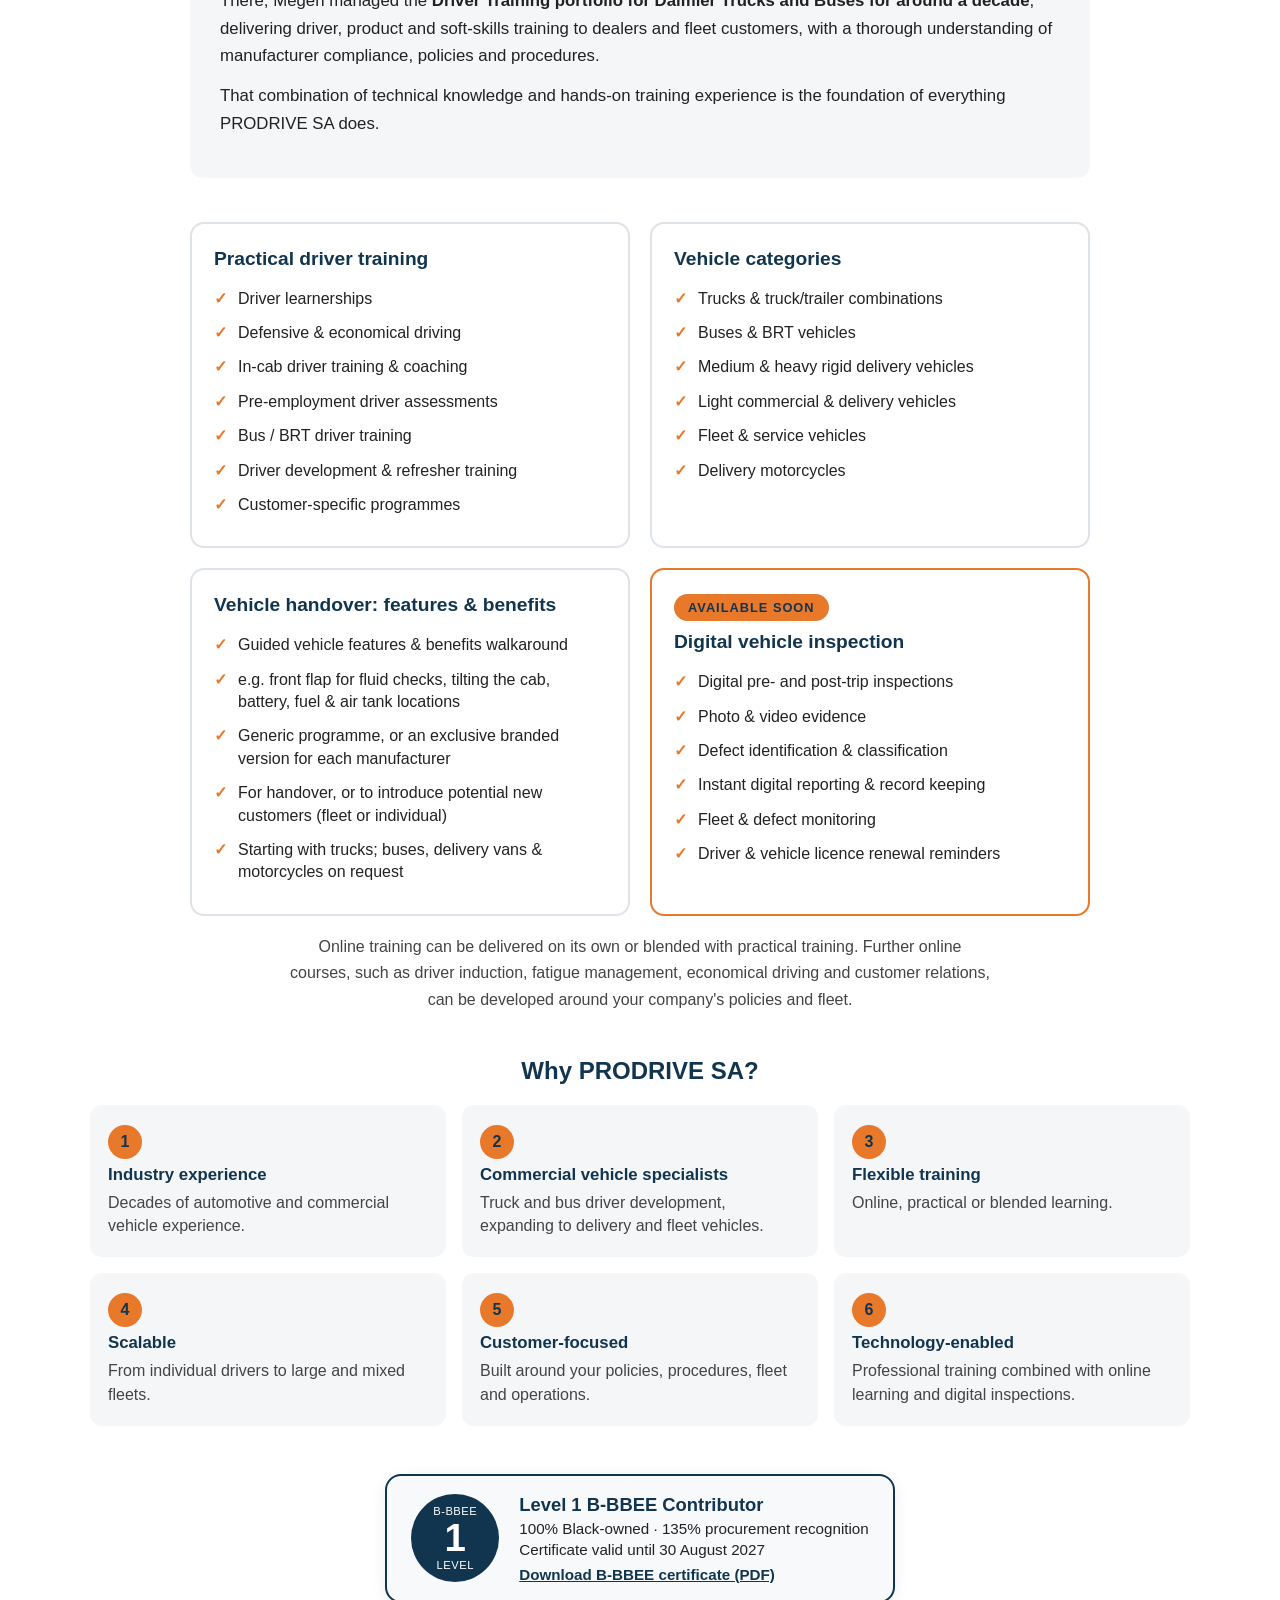
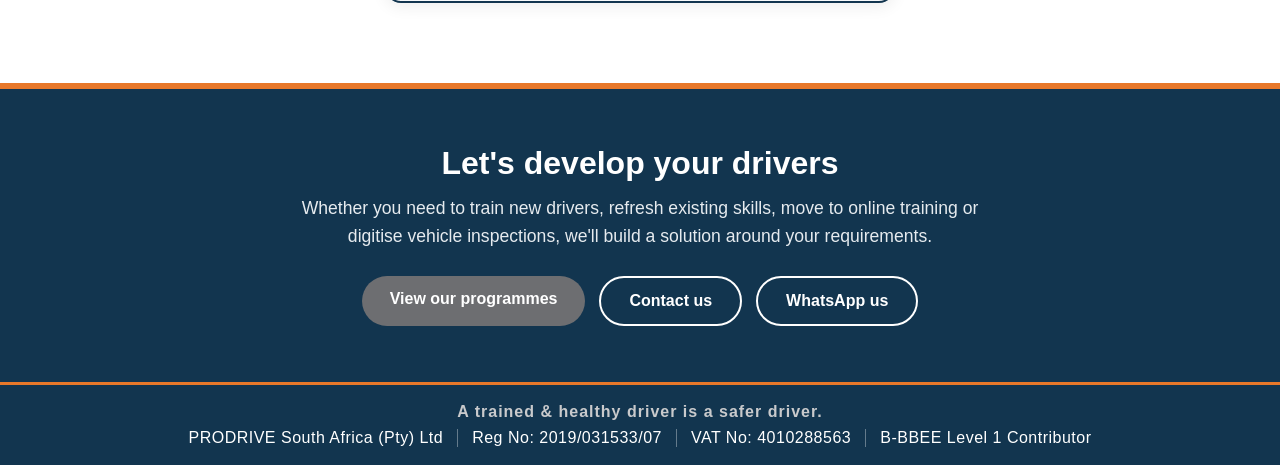
==== commit 4c554329: "Profile: guided vehicle features & benefits walkaround Co-Authored-By: Claude Opus 5.5 <noreply@anth" ====
--- a/profile.html
+++ b/profile.html
@@ -19,7 +19,7 @@
 </head>
 <body>
   <nav>
-  <a href="index.html#hero-section"><img src="images/prodrive-logo-image.png" alt="PRODRIVE SA Logo" class="nav-logo"></a>
+  <img src="images/prodrive-logo-image.png" alt="PRODRIVE SA Logo" class="nav-logo">
   <span class="nav-title">PRODRIVE South Africa</span>
   <div class="hamburger" id="hamburger">
     <span></span>
@@ -27,11 +27,9 @@
     <span></span>
   </div>
   <ul id="nav-list">
-    <li><a href="index.html#series-section">Online Training</a></li>
-    <li><a href="index.html#inspection-section">Vehicle Inspection</a></li>
-    <li><a href="index.html#how-section">How It Works</a></li>
-    <li><a href="index.html#fleet-section">For Fleets</a></li>
-    <li><a href="index.html#practical-section">Gallery</a></li>
+    <li><a href="index.html#hero-section">Home</a></li>
+    <li><a href="index.html#courses-gallery">Online Training</a></li>
+    <li><a href="index.html#image-gallery">Gallery</a></li>
     <li><a href="index.html#wellness-section">Wellness</a></li>
     <li><a href="profile.html" class="active" aria-current="page">Company Profile</a></li>
     <li><a href="index.html#contact-section">Contact Us</a></li>
@@ -176,6 +174,19 @@
       <div class="why"><span class="why-num">5</span><strong>Customer-focused</strong><span>Built around your policies, procedures, fleet and operations.</span></div>
       <div class="why"><span class="why-num">6</span><strong>Technology-enabled</strong><span>Professional training combined with online learning and digital inspections.</span></div>
     </div>
+    <div class="bee-badge">
+      <div class="bee-level">
+        <span class="bee-level-label">B-BBEE</span>
+        <span class="bee-level-number">1</span>
+        <span class="bee-level-label">Level</span>
+      </div>
+      <div class="bee-details">
+        <strong>Level 1 B-BBEE Contributor</strong>
+        <span>100% Black-owned &middot; 135% procurement recognition</span>
+        <span>Certificate valid until 30 August 2027</span>
+        <a href="docs/PDSA_BEE_2026-2027.pdf" target="_blank" rel="noopener">Download B-BBEE certificate (PDF)</a>
+      </div>
+    </div>
   </section>
   </main>
 
@@ -200,4 +211,4 @@
   </footer>
   <script src="scripts/main.js"></script>
 </body>
-</html>
+</html>
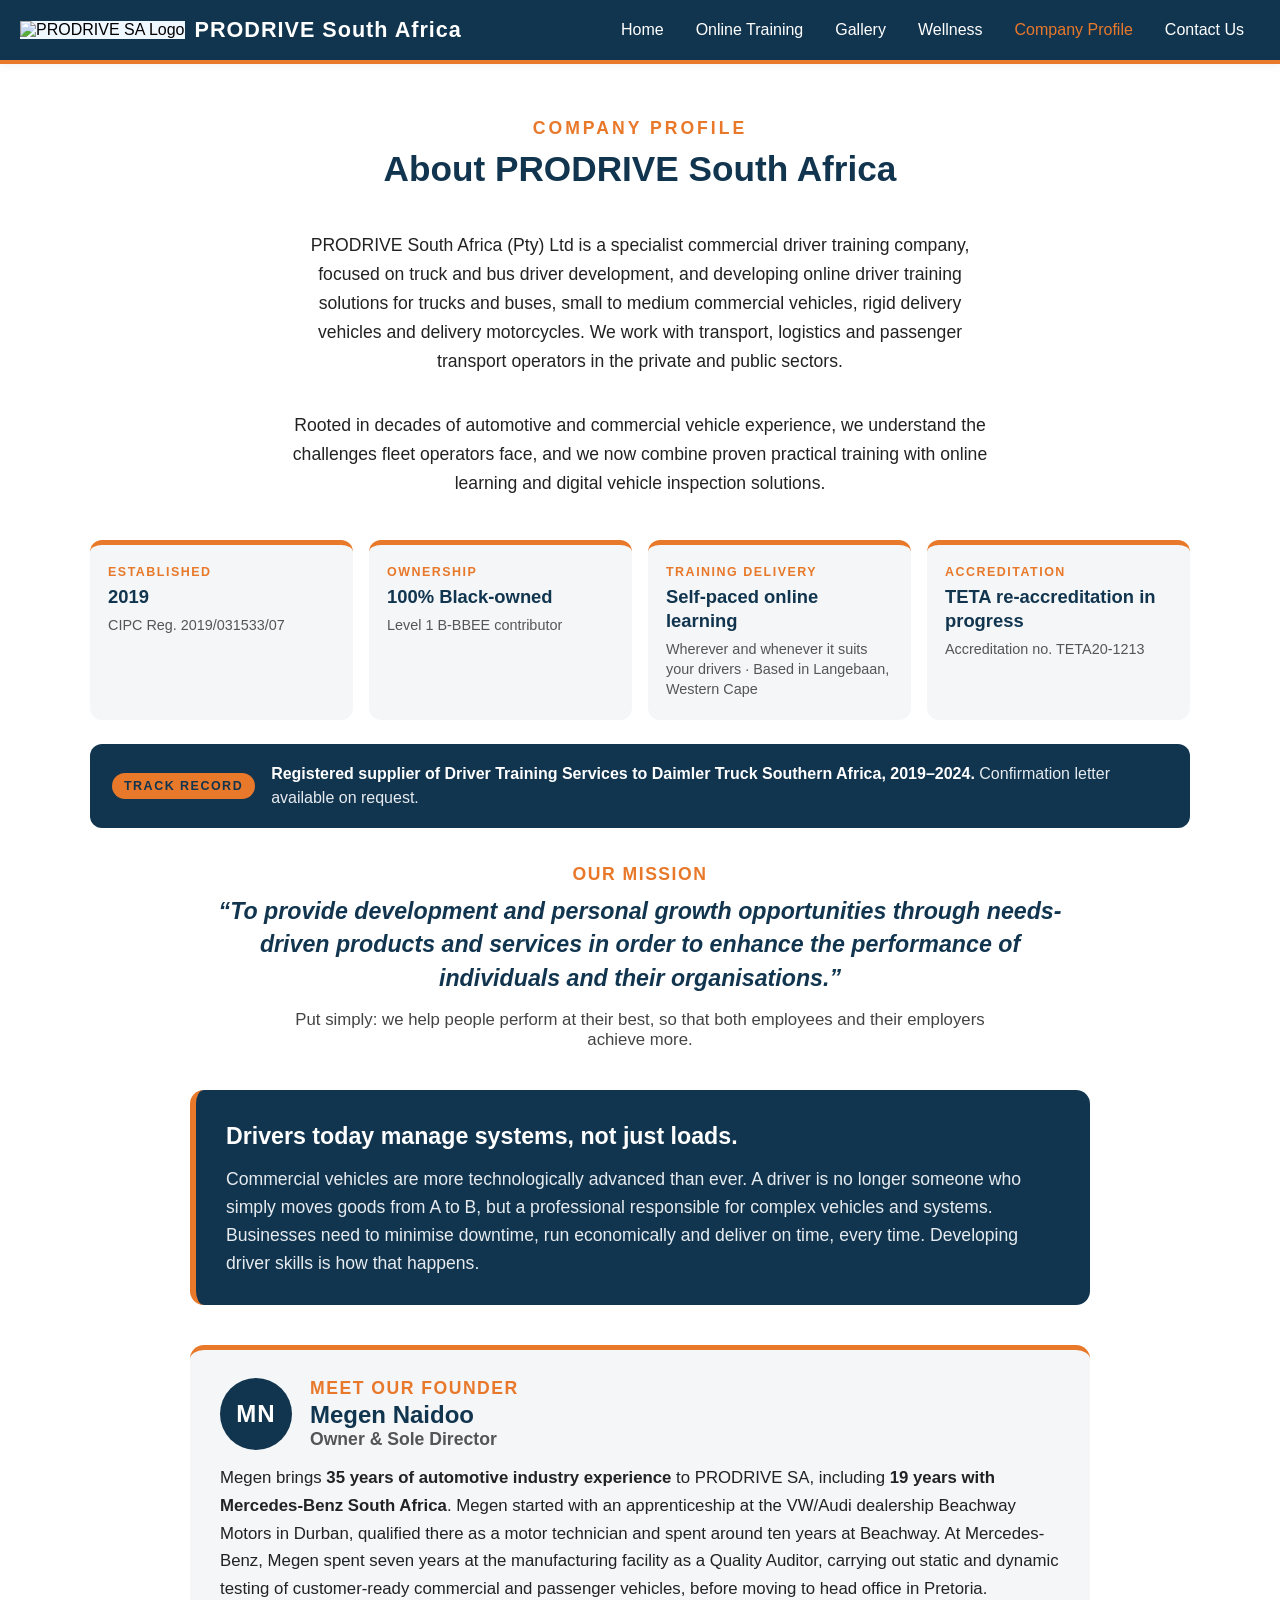
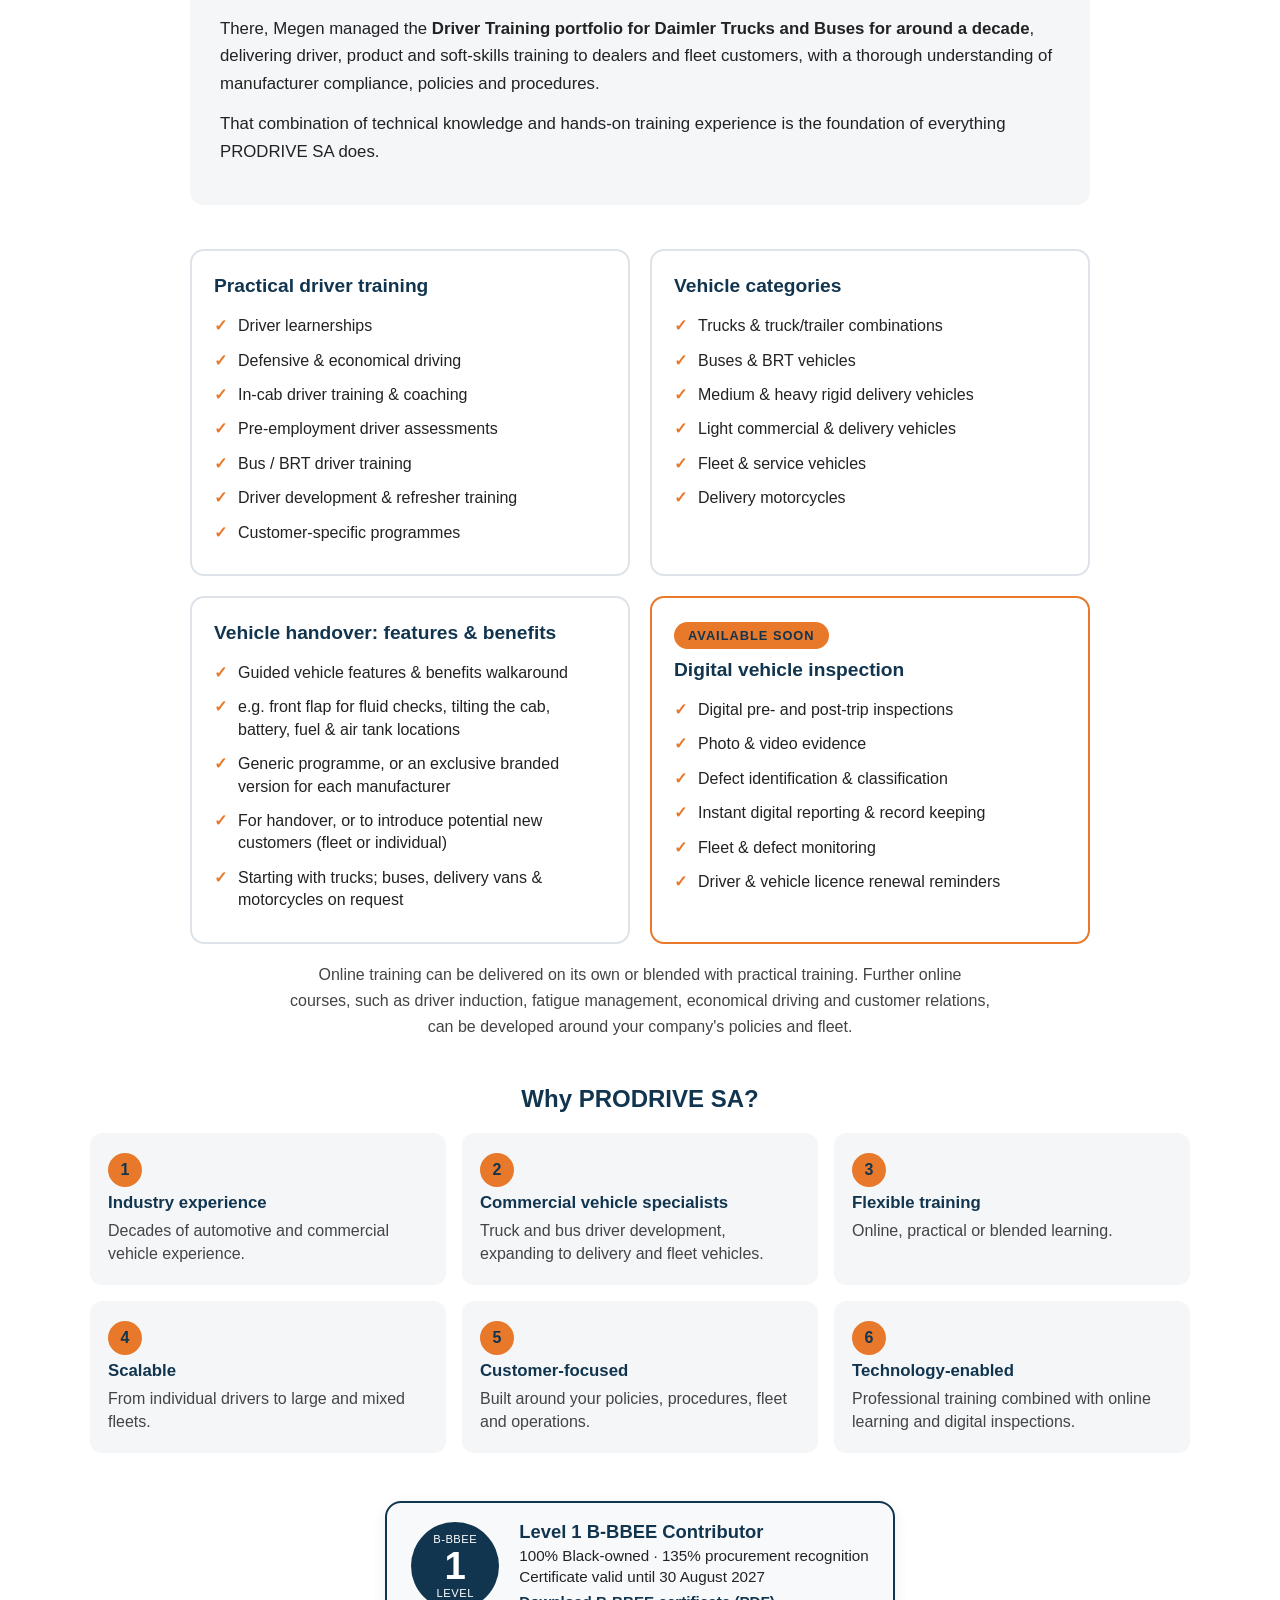
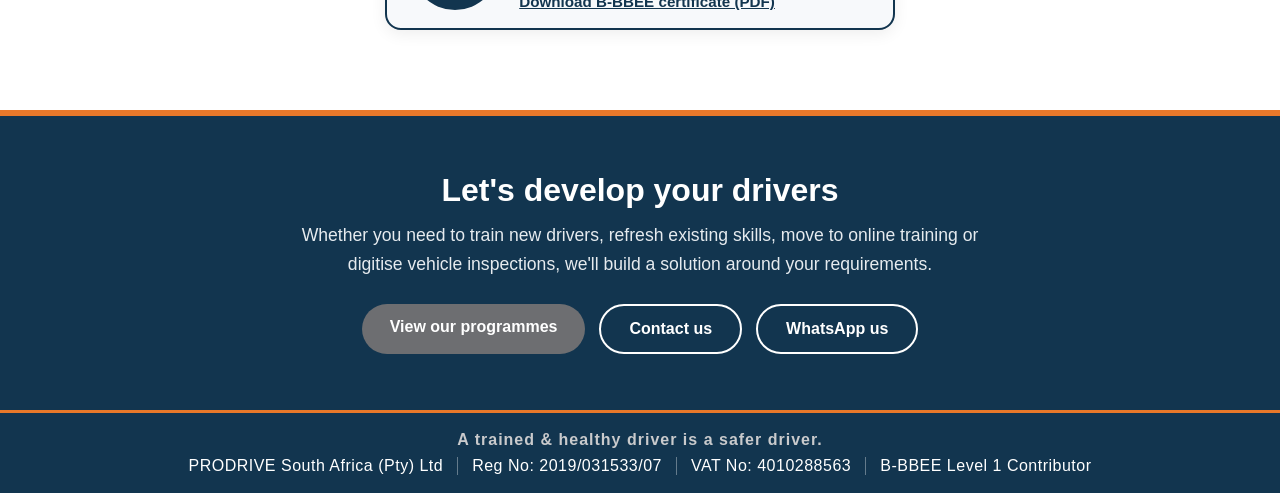
==== commit b71f450d: "Founder bio: apprenticeship and ten years at Beachway Motors, Durban Co-Authored-By: Claude Opus 5.5" ====
--- a/profile.html
+++ b/profile.html
@@ -96,9 +96,11 @@
       <div class="founder-body">
         <p>
           Megen brings <strong>35 years of automotive industry experience</strong> to PRODRIVE SA, including
-          <strong>19 years with Mercedes-Benz South Africa</strong>. A qualified motor technician, Megen spent seven
-          years at the Mercedes-Benz manufacturing facility as a Quality Auditor, carrying out static and dynamic
-          testing of customer-ready commercial and passenger vehicles, before moving to head office in Pretoria.
+          <strong>19 years with Mercedes-Benz South Africa</strong>. Megen started with an apprenticeship at the VW/Audi
+          dealership Beachway Motors in Durban, qualified there as a motor technician and spent around ten years at
+          Beachway. At Mercedes-Benz, Megen spent seven years at the manufacturing facility as a Quality Auditor,
+          carrying out static and dynamic testing of customer-ready commercial and passenger vehicles, before moving
+          to head office in Pretoria.
         </p>
         <p>
           There, Megen managed the <strong>Driver Training portfolio for Daimler Trucks and Buses for around a
--- a/styles/main.css
+++ b/styles/main.css
@@ -1008,3 +1008,33 @@
 .handover-card p.handover-use { color: var(--pd-navy); margin: 4px 0 8px; }
 
 .handover-card { margin-top: 8px; }
+
+.handover-btn { margin-top: 16px; }
+
+/* Dealer vouchers */
+.voucher-card {
+  display: flex; gap: 28px; align-items: center; flex-wrap: wrap;
+  max-width: 1000px; margin: 28px auto 0; padding: 28px; box-sizing: border-box;
+  background: var(--pd-navy); color: #fff; border-radius: 16px; text-align: left;
+  border-top: 6px solid var(--pd-orange);
+}
+.voucher-text { flex: 1 1 420px; }
+.voucher-tag {
+  display: inline-block; background: rgba(255,255,255,0.12); color: #fff; font-weight: 700; font-size: 0.8rem;
+  letter-spacing: 1px; text-transform: uppercase; padding: 4px 12px; border-radius: 999px;
+}
+.voucher-card h3 { color: #fff; font-size: 1.35rem; margin: 12px 0 10px; }
+.voucher-card p { color: #e6ebef; line-height: 1.6; margin: 0 0 12px; }
+.voucher-card ul { list-style: none; margin: 0 0 20px; padding: 0; }
+.voucher-card li { position: relative; padding: 6px 0 6px 26px; color: #e6ebef; line-height: 1.5; }
+.voucher-card li::before { content: "\2713"; position: absolute; left: 0; color: var(--pd-orange); font-weight: 800; }
+.voucher-card li strong { color: #fff; }
+.voucher-ticket {
+  flex: 0 0 auto; margin: 0 auto; width: 210px; padding: 20px 18px; box-sizing: border-box;
+  background: #fff; color: var(--pd-navy); border-radius: 12px; text-align: center;
+  border: 2px dashed var(--pd-orange); display: flex; flex-direction: column; gap: 6px;
+}
+.vt-top { font-size: 0.75rem; font-weight: 800; letter-spacing: 2px; color: var(--pd-grey); }
+.vt-main { font-size: 1.6rem; font-weight: 900; text-transform: uppercase; line-height: 1.1; }
+.vt-sub { font-size: 0.85rem; font-weight: 600; color: #444; }
+.vt-code { margin-top: 6px; font-size: 0.8rem; font-weight: 800; letter-spacing: 3px; color: var(--pd-orange); border-top: 1px dashed #c9cacc; padding-top: 8px; }
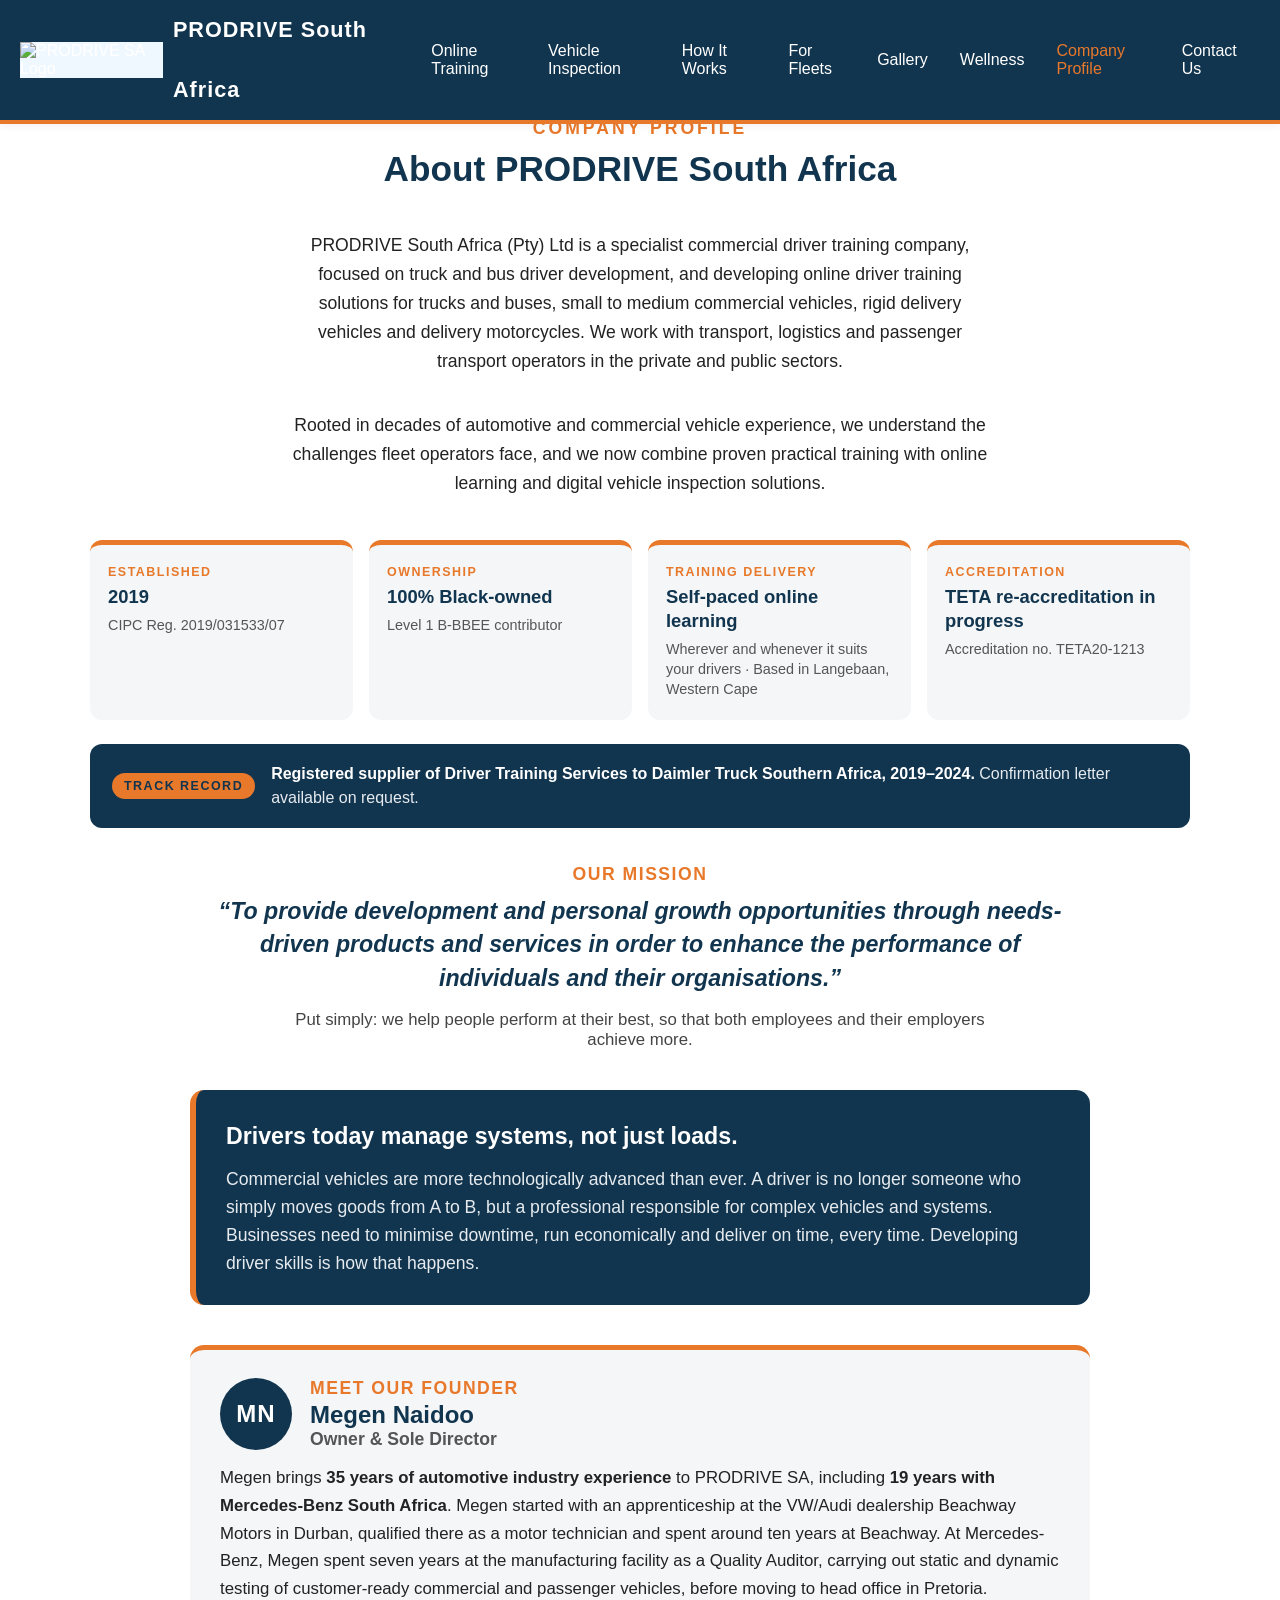
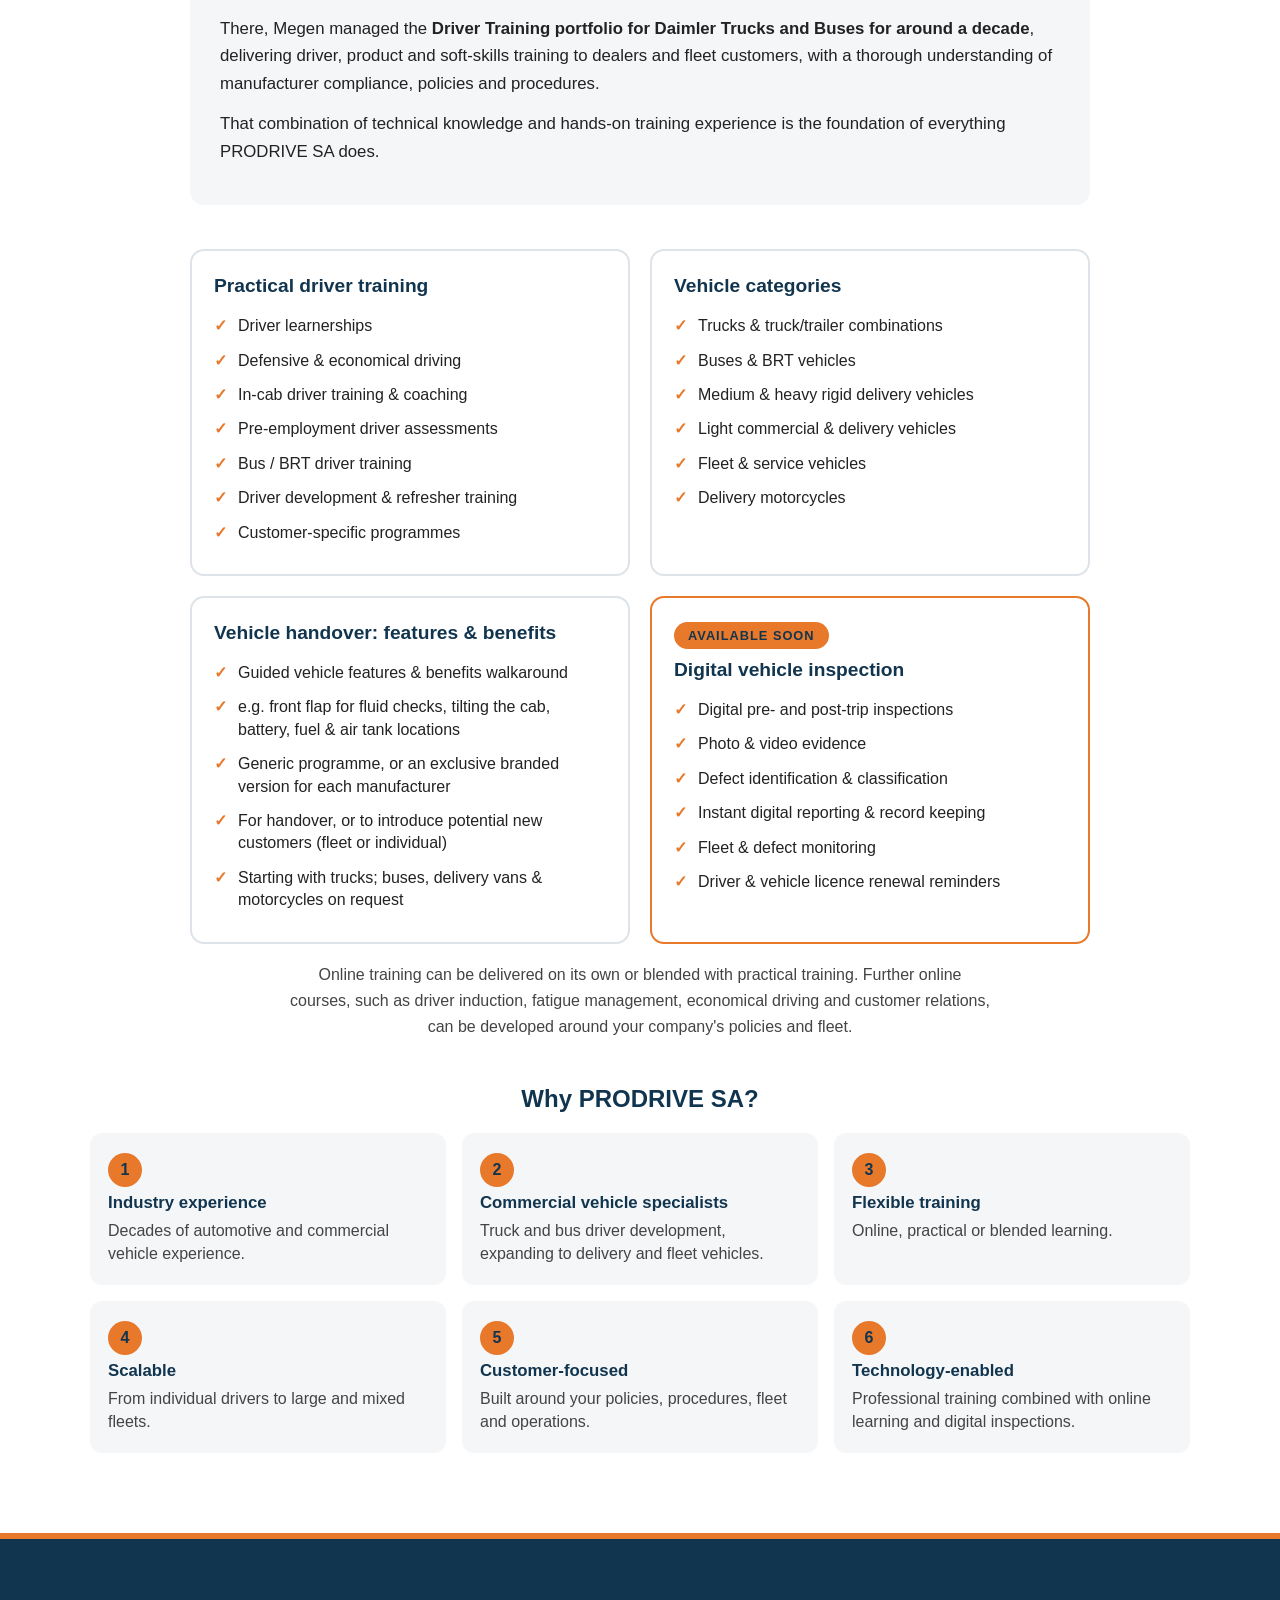
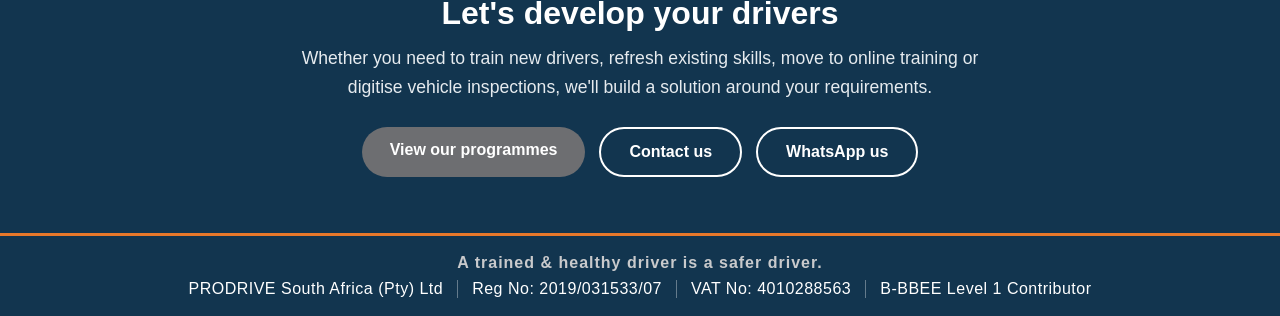
==== commit f4574efa: "Founder bio: apprenticeship and ten years at Beachway Motors, Durban Co-Authored-By: Claude Opus 5.5" ====
--- a/profile.html
+++ b/profile.html
@@ -19,7 +19,7 @@
 </head>
 <body>
   <nav>
-  <img src="images/prodrive-logo-image.png" alt="PRODRIVE SA Logo" class="nav-logo">
+  <a href="index.html#hero-section"><img src="images/prodrive-logo-image.png" alt="PRODRIVE SA Logo" class="nav-logo"></a>
   <span class="nav-title">PRODRIVE South Africa</span>
   <div class="hamburger" id="hamburger">
     <span></span>
@@ -27,9 +27,11 @@
     <span></span>
   </div>
   <ul id="nav-list">
-    <li><a href="index.html#hero-section">Home</a></li>
-    <li><a href="index.html#courses-gallery">Online Training</a></li>
-    <li><a href="index.html#image-gallery">Gallery</a></li>
+    <li><a href="index.html#series-section">Online Training</a></li>
+    <li><a href="index.html#inspection-section">Vehicle Inspection</a></li>
+    <li><a href="index.html#how-section">How It Works</a></li>
+    <li><a href="index.html#fleet-section">For Fleets</a></li>
+    <li><a href="index.html#practical-section">Gallery</a></li>
     <li><a href="index.html#wellness-section">Wellness</a></li>
     <li><a href="profile.html" class="active" aria-current="page">Company Profile</a></li>
     <li><a href="index.html#contact-section">Contact Us</a></li>
@@ -176,19 +178,6 @@
       <div class="why"><span class="why-num">5</span><strong>Customer-focused</strong><span>Built around your policies, procedures, fleet and operations.</span></div>
       <div class="why"><span class="why-num">6</span><strong>Technology-enabled</strong><span>Professional training combined with online learning and digital inspections.</span></div>
     </div>
-    <div class="bee-badge">
-      <div class="bee-level">
-        <span class="bee-level-label">B-BBEE</span>
-        <span class="bee-level-number">1</span>
-        <span class="bee-level-label">Level</span>
-      </div>
-      <div class="bee-details">
-        <strong>Level 1 B-BBEE Contributor</strong>
-        <span>100% Black-owned &middot; 135% procurement recognition</span>
-        <span>Certificate valid until 30 August 2027</span>
-        <a href="docs/PDSA_BEE_2026-2027.pdf" target="_blank" rel="noopener">Download B-BBEE certificate (PDF)</a>
-      </div>
-    </div>
   </section>
   </main>
 
@@ -213,4 +202,4 @@
   </footer>
   <script src="scripts/main.js"></script>
 </body>
-</html>+</html>
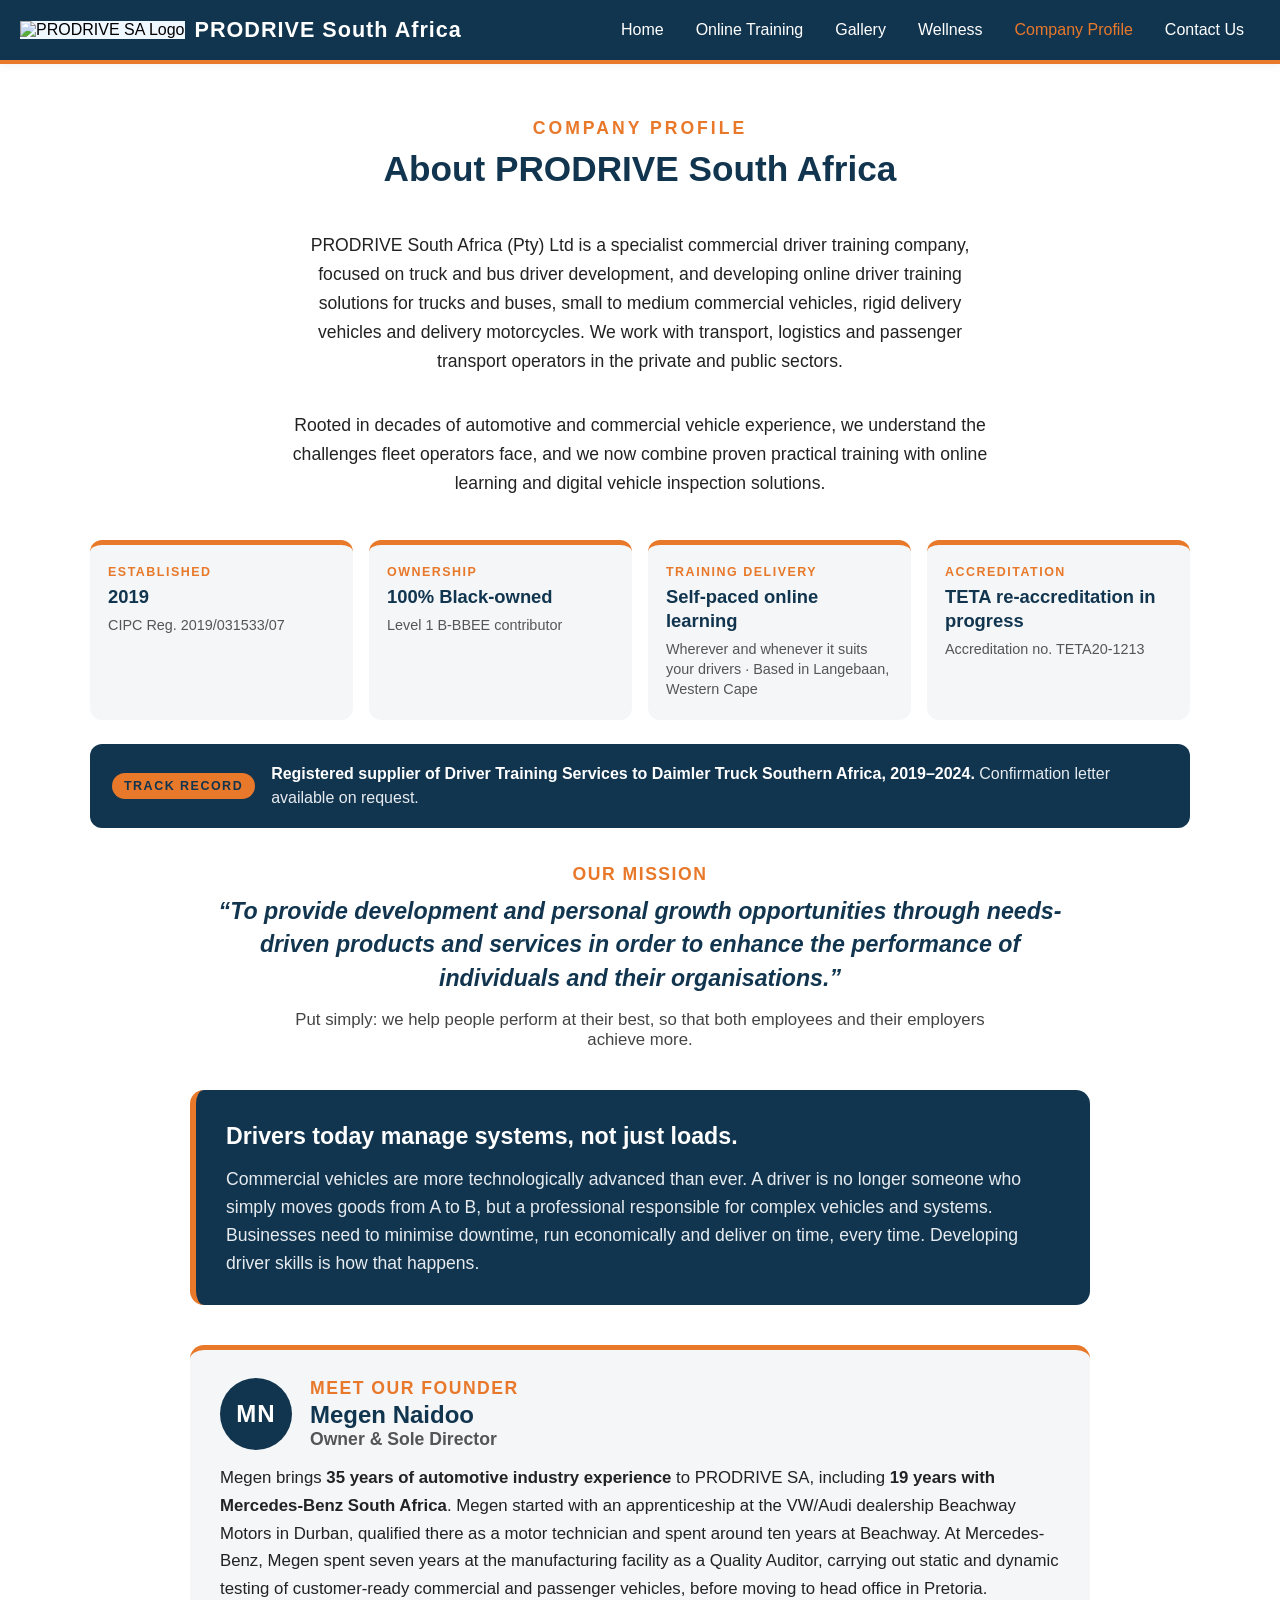
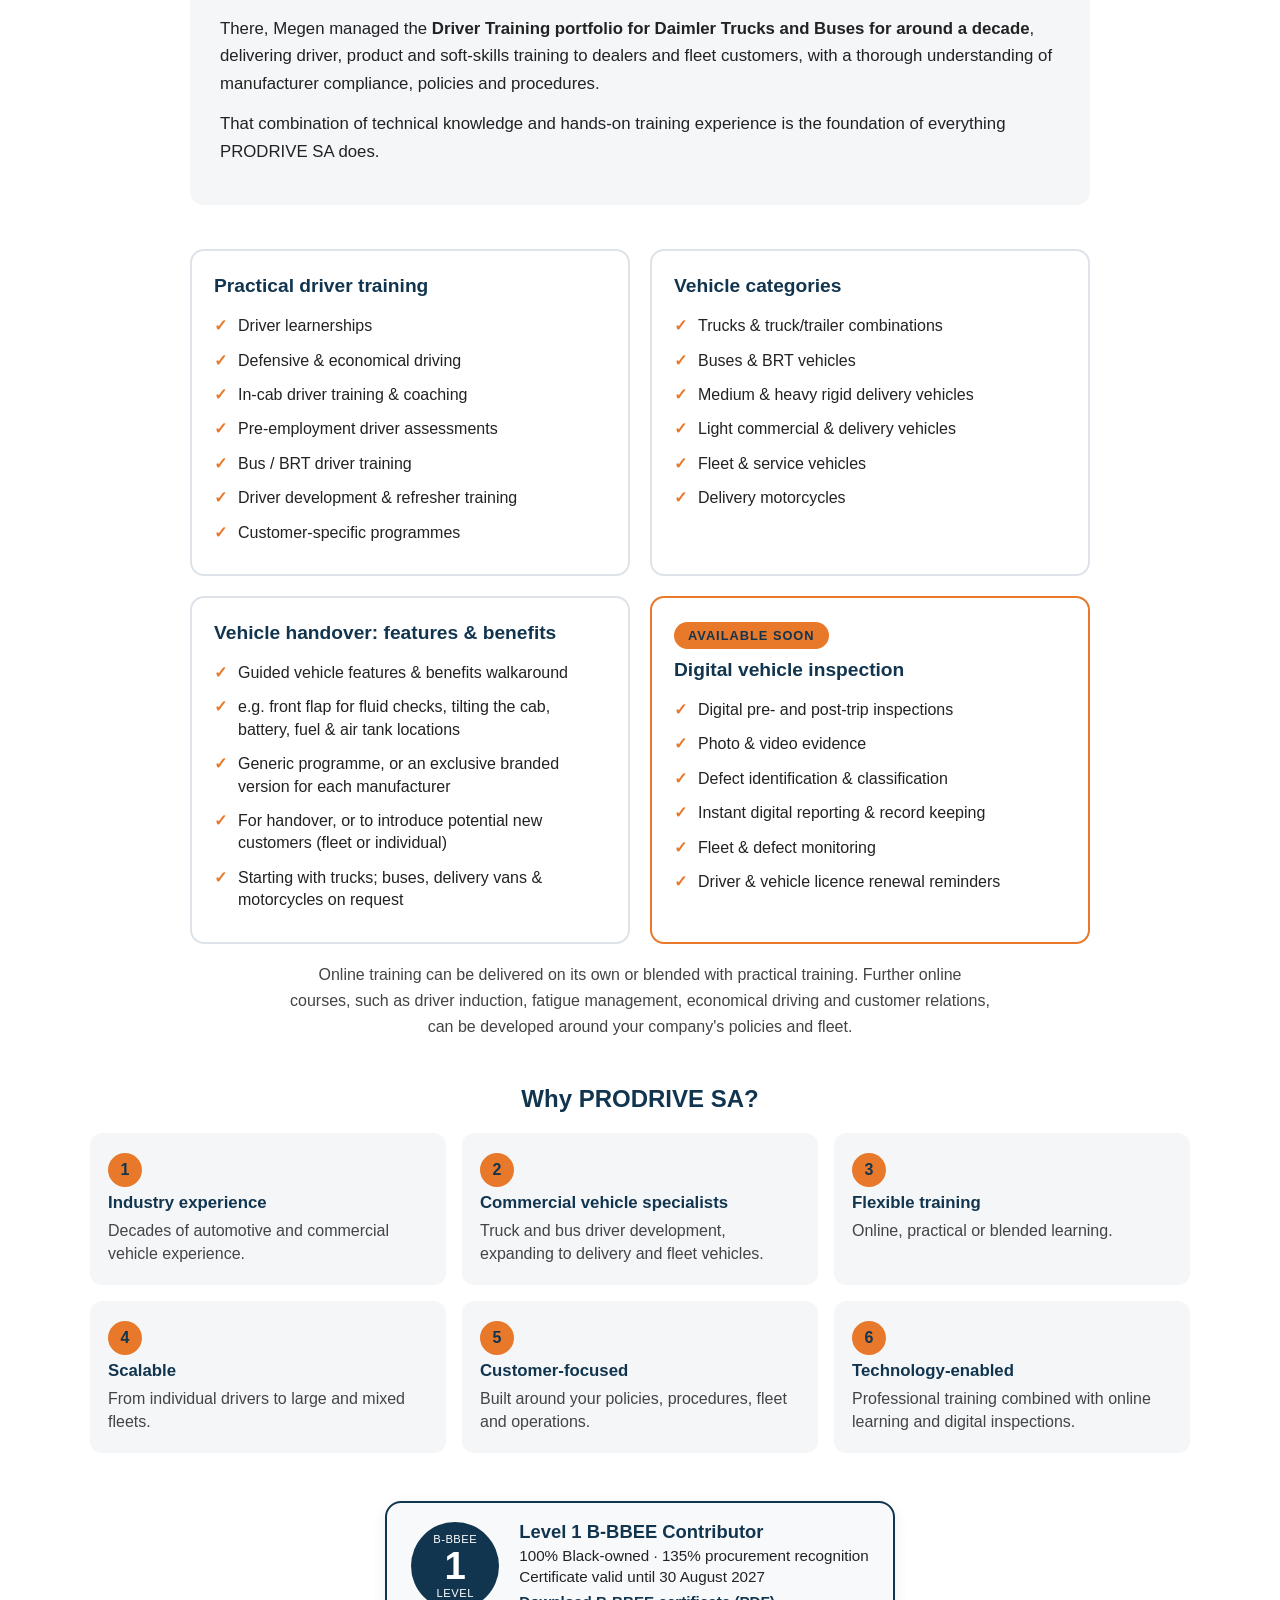
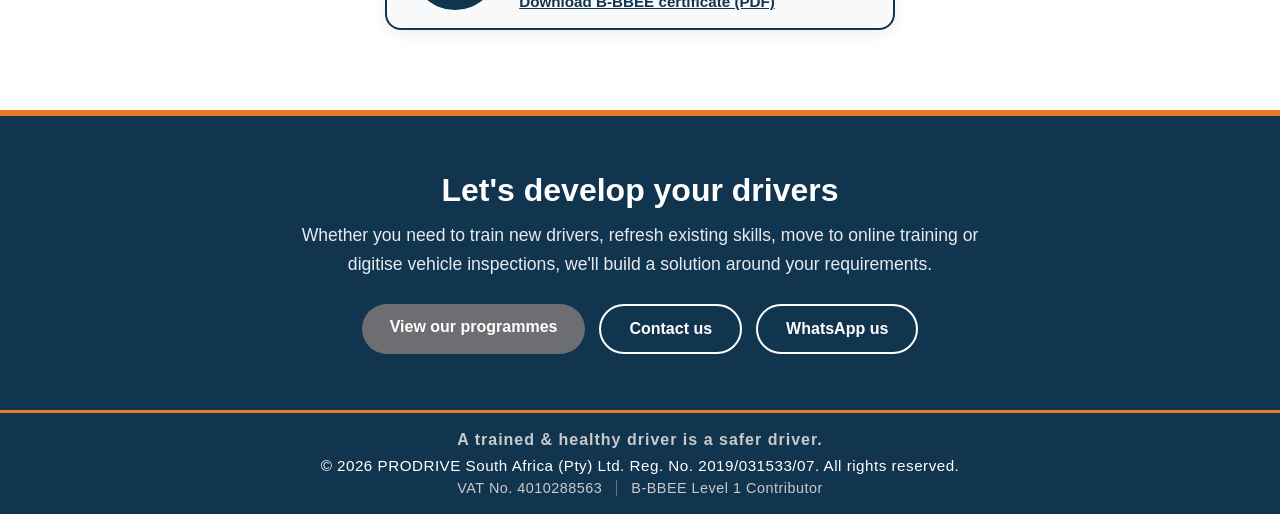
==== commit 8d6ee4b7: "Footer: copyright line (legal links prepared, added once final) Co-Authored-By: Claude Opus 5.5 <nor" ====
--- a/profile.html
+++ b/profile.html
@@ -19,7 +19,7 @@
 </head>
 <body>
   <nav>
-  <a href="index.html#hero-section"><img src="images/prodrive-logo-image.png" alt="PRODRIVE SA Logo" class="nav-logo"></a>
+  <img src="images/prodrive-logo-image.png" alt="PRODRIVE SA Logo" class="nav-logo">
   <span class="nav-title">PRODRIVE South Africa</span>
   <div class="hamburger" id="hamburger">
     <span></span>
@@ -27,11 +27,9 @@
     <span></span>
   </div>
   <ul id="nav-list">
-    <li><a href="index.html#series-section">Online Training</a></li>
-    <li><a href="index.html#inspection-section">Vehicle Inspection</a></li>
-    <li><a href="index.html#how-section">How It Works</a></li>
-    <li><a href="index.html#fleet-section">For Fleets</a></li>
-    <li><a href="index.html#practical-section">Gallery</a></li>
+    <li><a href="index.html#hero-section">Home</a></li>
+    <li><a href="index.html#courses-gallery">Online Training</a></li>
+    <li><a href="index.html#image-gallery">Gallery</a></li>
     <li><a href="index.html#wellness-section">Wellness</a></li>
     <li><a href="profile.html" class="active" aria-current="page">Company Profile</a></li>
     <li><a href="index.html#contact-section">Contact Us</a></li>
@@ -178,6 +176,19 @@
       <div class="why"><span class="why-num">5</span><strong>Customer-focused</strong><span>Built around your policies, procedures, fleet and operations.</span></div>
       <div class="why"><span class="why-num">6</span><strong>Technology-enabled</strong><span>Professional training combined with online learning and digital inspections.</span></div>
     </div>
+    <div class="bee-badge">
+      <div class="bee-level">
+        <span class="bee-level-label">B-BBEE</span>
+        <span class="bee-level-number">1</span>
+        <span class="bee-level-label">Level</span>
+      </div>
+      <div class="bee-details">
+        <strong>Level 1 B-BBEE Contributor</strong>
+        <span>100% Black-owned &middot; 135% procurement recognition</span>
+        <span>Certificate valid until 30 August 2027</span>
+        <a href="docs/PDSA_BEE_2026-2027.pdf" target="_blank" rel="noopener">Download B-BBEE certificate (PDF)</a>
+      </div>
+    </div>
   </section>
   </main>
 
@@ -193,13 +204,19 @@
 
   <footer class="site-footer">
     <p class="footer-slogan">A trained &amp; healthy driver is a safer driver.</p>
+    <p class="footer-copy">&copy; 2026 PRODRIVE South Africa (Pty) Ltd. Reg. No. 2019/031533/07. All rights reserved.</p>
     <div class="footer-details">
-      <span class="ft">PRODRIVE South Africa (Pty) Ltd</span>
-      <span class="ft">Reg No: 2019/031533/07</span>
-      <span class="ft">VAT No: 4010288563</span>
+      <span class="ft">VAT No. 4010288563</span>
       <span class="ft">B-BBEE Level 1 Contributor</span>
     </div>
+    <!-- Legal links: add when final, attorney-reviewed versions are ready
+    <div class="footer-legal">
+      <a href="terms.html">Terms &amp; Conditions</a>
+      <a href="privacy.html">Privacy Policy</a>
+      <a href="paia.html">PAIA Manual</a>
+    </div>
+    -->
   </footer>
   <script src="scripts/main.js"></script>
 </body>
-</html>
+</html>
--- a/styles/main.css
+++ b/styles/main.css
@@ -1038,3 +1038,9 @@
 .vt-main { font-size: 1.6rem; font-weight: 900; text-transform: uppercase; line-height: 1.1; }
 .vt-sub { font-size: 0.85rem; font-weight: 600; color: #444; }
 .vt-code { margin-top: 6px; font-size: 0.8rem; font-weight: 800; letter-spacing: 3px; color: var(--pd-orange); border-top: 1px dashed #c9cacc; padding-top: 8px; }
+
+/* Footer copyright and legal links */
+.footer-copy { margin: 0 0 6px; color: #fff; font-size: 0.95rem; }
+.footer-details { font-size: 0.9rem; color: #c9cacc; }
+.footer-legal { display: flex; flex-wrap: wrap; justify-content: center; gap: 4px 18px; margin-top: 8px; font-size: 0.9rem; }
+.footer-legal a { color: #fff; text-decoration: underline; }
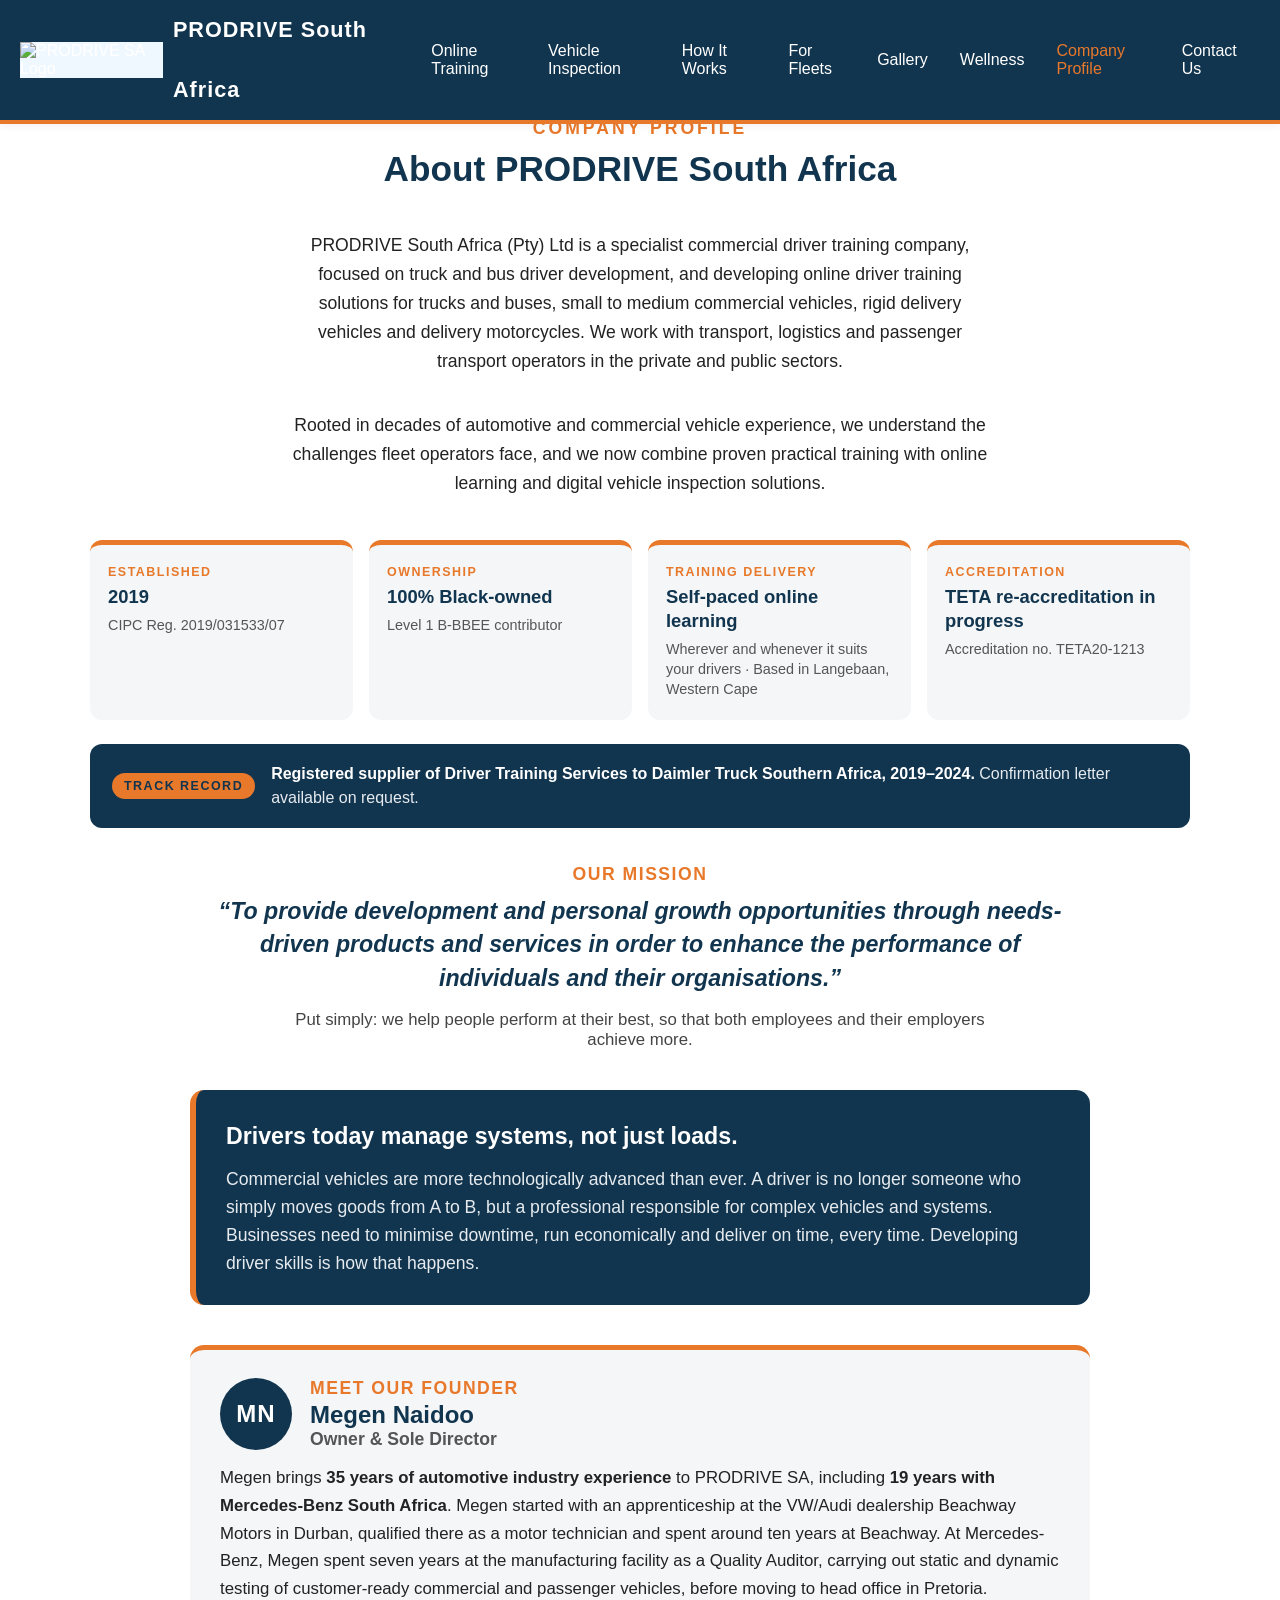
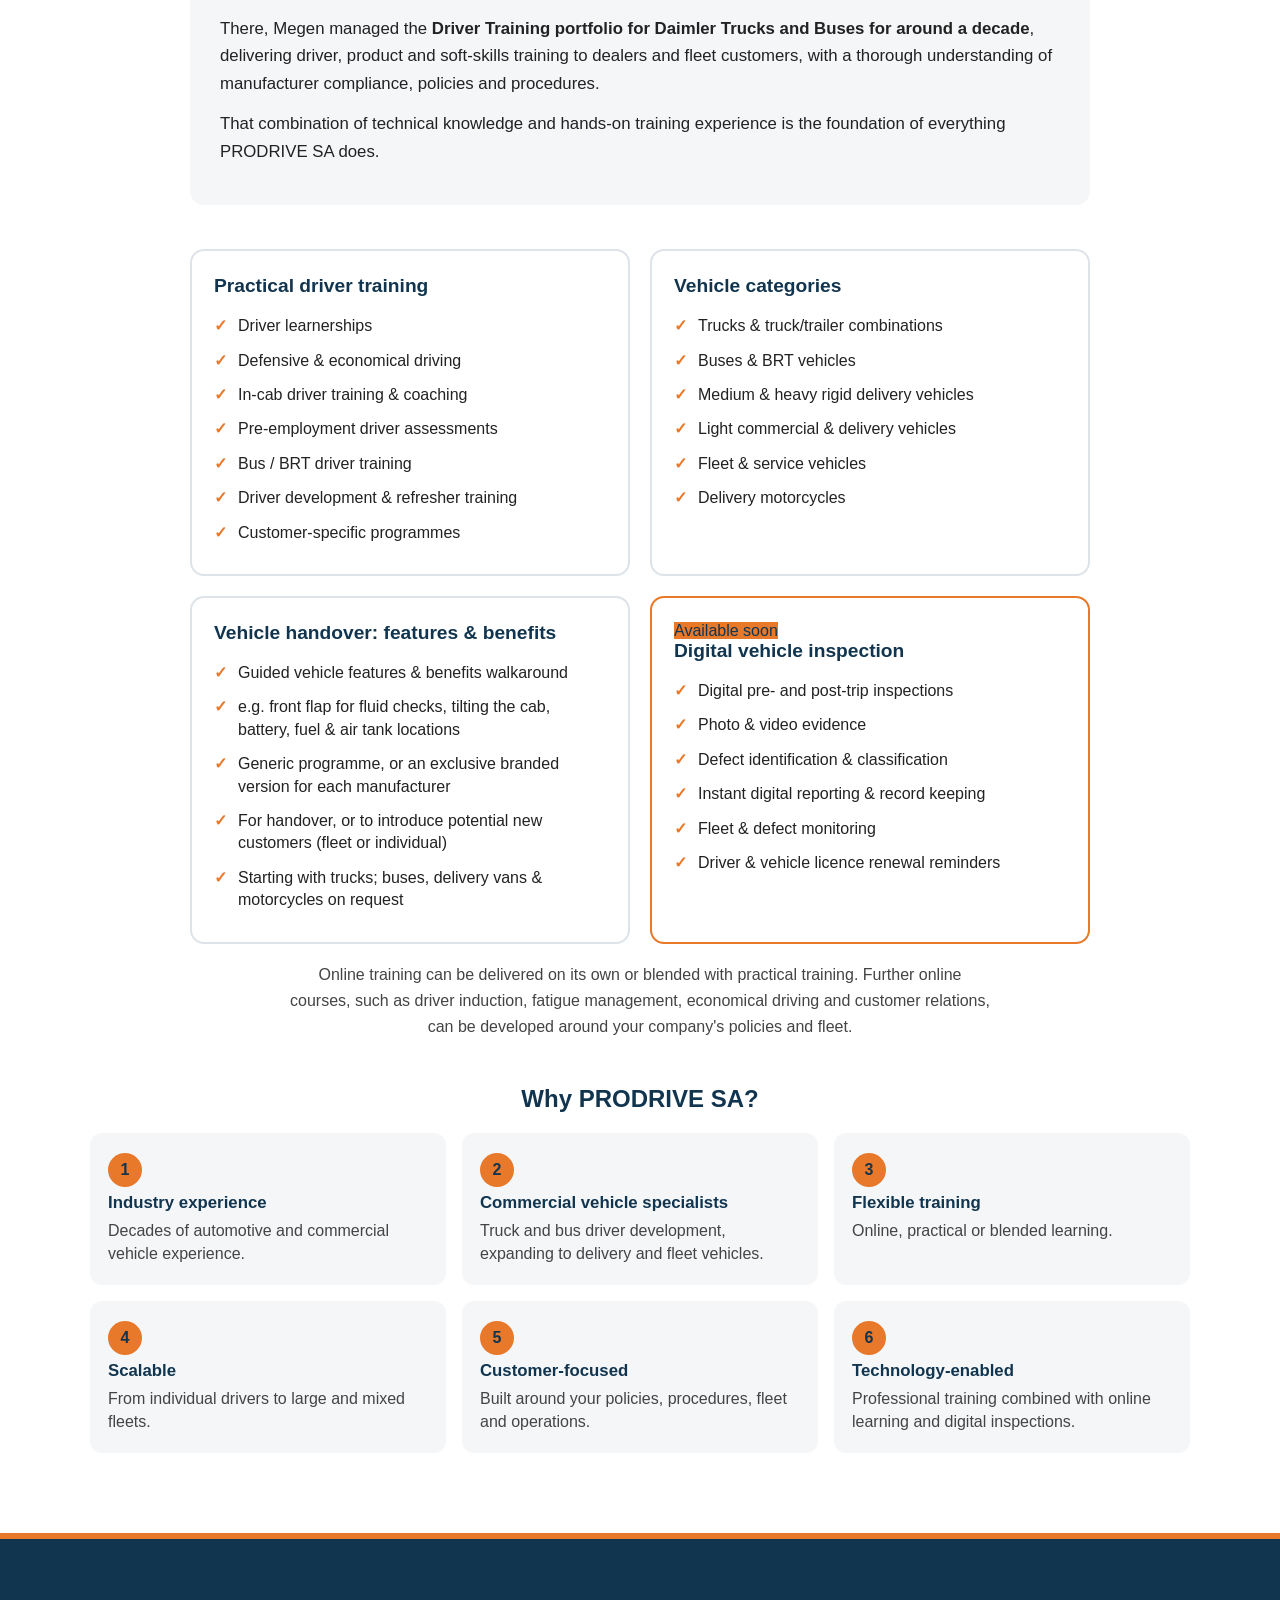
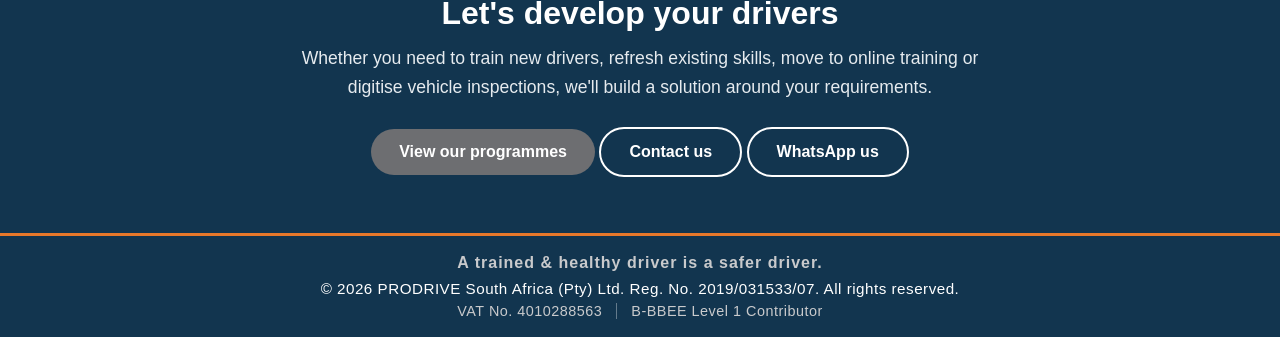
==== commit ab6e9702: "Footer: copyright line (legal links prepared, added once final) Co-Authored-By: Claude Opus 5.5 <nor" ====
--- a/profile.html
+++ b/profile.html
@@ -19,7 +19,7 @@
 </head>
 <body>
   <nav>
-  <img src="images/prodrive-logo-image.png" alt="PRODRIVE SA Logo" class="nav-logo">
+  <a href="index.html#hero-section"><img src="images/prodrive-logo-image.png" alt="PRODRIVE SA Logo" class="nav-logo"></a>
   <span class="nav-title">PRODRIVE South Africa</span>
   <div class="hamburger" id="hamburger">
     <span></span>
@@ -27,9 +27,11 @@
     <span></span>
   </div>
   <ul id="nav-list">
-    <li><a href="index.html#hero-section">Home</a></li>
-    <li><a href="index.html#courses-gallery">Online Training</a></li>
-    <li><a href="index.html#image-gallery">Gallery</a></li>
+    <li><a href="index.html#series-section">Online Training</a></li>
+    <li><a href="index.html#inspection-section">Vehicle Inspection</a></li>
+    <li><a href="index.html#how-section">How It Works</a></li>
+    <li><a href="index.html#fleet-section">For Fleets</a></li>
+    <li><a href="index.html#practical-section">Gallery</a></li>
     <li><a href="index.html#wellness-section">Wellness</a></li>
     <li><a href="profile.html" class="active" aria-current="page">Company Profile</a></li>
     <li><a href="index.html#contact-section">Contact Us</a></li>
@@ -176,19 +178,6 @@
       <div class="why"><span class="why-num">5</span><strong>Customer-focused</strong><span>Built around your policies, procedures, fleet and operations.</span></div>
       <div class="why"><span class="why-num">6</span><strong>Technology-enabled</strong><span>Professional training combined with online learning and digital inspections.</span></div>
     </div>
-    <div class="bee-badge">
-      <div class="bee-level">
-        <span class="bee-level-label">B-BBEE</span>
-        <span class="bee-level-number">1</span>
-        <span class="bee-level-label">Level</span>
-      </div>
-      <div class="bee-details">
-        <strong>Level 1 B-BBEE Contributor</strong>
-        <span>100% Black-owned &middot; 135% procurement recognition</span>
-        <span>Certificate valid until 30 August 2027</span>
-        <a href="docs/PDSA_BEE_2026-2027.pdf" target="_blank" rel="noopener">Download B-BBEE certificate (PDF)</a>
-      </div>
-    </div>
   </section>
   </main>
 
@@ -219,4 +208,4 @@
   </footer>
   <script src="scripts/main.js"></script>
 </body>
-</html>+</html>
--- a/styles/main.css
+++ b/styles/main.css
@@ -101,7 +101,7 @@
 }
 
 /* Responsive styles */
-@media (max-width: 768px) {
+@media (max-width: 1100px) {
   nav ul {
     flex-direction: column;
     background: #12354f;
@@ -441,7 +441,7 @@
   border: 2px solid #12354f;
   border-radius: 16px;
   padding: 18px 24px;
-  margin: 8px 0 40px 0;
+  margin: 0;
   max-width: 520px;
   text-align: left;
   box-shadow: 0 4px 16px rgba(0,0,0,0.07);
@@ -467,6 +467,168 @@
   .bee-badge { flex-direction: column; text-align: center; padding: 18px 16px; }
 }
 
+/* ---------- Online transition: shared ---------- */
+.hero-content h1 { color: #12354f; }
+.hero .subtitle { color: #12354f; }
+.hero .tagline {
+  color: #12354f;
+  font-weight: 700;
+  letter-spacing: 2px;
+  margin: 12px 0 28px;
+}
+.hero-buttons { display: flex; gap: 16px; justify-content: center; flex-wrap: wrap; }
+.btn {
+  display: inline-block;
+  padding: 14px 28px;
+  border-radius: 999px;
+  font-weight: 700;
+  text-decoration: none;
+  transition: transform 0.2s, box-shadow 0.2s, background 0.2s;
+}
+.btn:hover { transform: translateY(-2px); box-shadow: 0 6px 18px rgba(0,0,0,0.15); }
+.btn-primary { background: #12354f; color: #fff; }
+.btn-primary:hover { background: #0d2a40; }
+.btn-secondary { background: #fff; color: #12354f; border: 2px solid #12354f; }
+.section-intro {
+  max-width: 720px;
+  margin: -12px auto 32px;
+  color: #333;
+  font-size: 1.1rem;
+  line-height: 1.6;
+}
+
+/* ---------- How it works ---------- */
+.how-section {
+  background: #12354f;
+  color: #fff;
+  padding: 50px 20px;
+  text-align: center;
+}
+.how-section h2 { font-size: 2rem; margin: 0 0 32px; }
+.steps {
+  list-style: none;
+  margin: 0 auto;
+  padding: 0;
+  max-width: 1100px;
+  display: grid;
+  grid-template-columns: repeat(4, 1fr);
+  gap: 24px;
+}
+.step {
+  background: rgba(255,255,255,0.08);
+  border-radius: 16px;
+  padding: 28px 20px;
+}
+.step-number {
+  display: inline-flex;
+  align-items: center;
+  justify-content: center;
+  width: 48px;
+  height: 48px;
+  border-radius: 50%;
+  background: #e8782a;
+  color: #12354f;
+  font-weight: 800;
+  font-size: 1.3rem;
+}
+.step h3 { margin: 16px 0 8px; font-size: 1.2rem; }
+.step p { margin: 0; opacity: 0.9; line-height: 1.5; }
+
+/* ---------- Fleets ---------- */
+.fleet-section {
+  background: #fff;
+  padding: 50px 20px;
+  display: flex;
+  gap: 48px;
+  justify-content: center;
+  align-items: center;
+  flex-wrap: wrap;
+}
+.fleet-text { flex: 1 1 380px; max-width: 540px; }
+.fleet-text h2 { color: #12354f; font-size: 2rem; margin: 0 0 16px; }
+.fleet-text p { color: #222; font-size: 1.1rem; line-height: 1.6; }
+.fleet-list { padding: 0; margin: 0 0 28px; list-style: none; }
+.fleet-list li {
+  position: relative;
+  padding: 8px 0 8px 32px;
+  font-size: 1.05rem;
+  color: #222;
+}
+.fleet-list li::before {
+  content: "\2713";
+  position: absolute;
+  left: 0;
+  top: 7px;
+  color: #12354f;
+  font-weight: 800;
+}
+.fleet-side { flex: 1 1 380px; max-width: 520px; display: flex; flex-direction: column; gap: 24px; align-items: center; }
+.routes-map {
+  width: 100%;
+  max-width: 420px;
+  border-radius: 12px;
+  box-shadow: 0 4px 16px rgba(0,0,0,0.08);
+}
+
+@media (max-width: 900px) {
+  .steps { grid-template-columns: repeat(2, 1fr); }
+}
+@media (max-width: 520px) {
+  .steps { grid-template-columns: 1fr; }
+  .fleet-text { text-align: center; }
+  .fleet-list li { text-align: left; }
+}
+
+/* ---------- 14-module grid ---------- */
+.series-kicker { color: #12354f; font-weight: 800; letter-spacing: 3px; margin: 0 0 8px; font-size: 0.95rem; }
+.courses-gallery h2 { margin-top: 0; margin-bottom: 12px; }
+.series-count { color: #12354f; font-size: 1.15rem; margin: 0 0 24px; }
+.module-grid {
+  list-style: none;
+  margin: 0 auto;
+  padding: 0;
+  max-width: 1100px;
+  display: grid;
+  grid-template-columns: repeat(auto-fill, minmax(250px, 1fr));
+  gap: 14px;
+  text-align: left;
+}
+.module {
+  display: flex;
+  align-items: center;
+  gap: 14px;
+  background: #f4f4f4;
+  border-left: 4px solid #12354f;
+  border-radius: 10px;
+  padding: 14px 16px;
+  box-shadow: 0 2px 8px rgba(0,0,0,0.05);
+}
+.module-number { font-weight: 800; font-size: 1.3rem; color: #12354f; min-width: 32px; }
+.module-title { color: #12354f; font-weight: 600; line-height: 1.35; }
+
+/* ---------- Vehicle inspection ---------- */
+.inspection-section { background: #f4f4f4; padding: 50px 20px; text-align: center; }
+.inspection-section h2 { color: #12354f; font-size: 2rem; margin: 0 0 12px; }
+.inspection-row {
+  display: flex; gap: 28px; justify-content: center; flex-wrap: wrap;
+  max-width: 1000px; margin: 0 auto 32px;
+}
+.inspection-card {
+  flex: 1 1 320px; max-width: 460px;
+  background: #fff; border-radius: 16px; padding: 28px 26px;
+  text-align: left; border-top: 6px solid #12354f;
+  box-shadow: 0 4px 16px rgba(0,0,0,0.07);
+}
+.inspection-card:nth-child(2) { border-top-color: #12354f; }
+.inspection-tag {
+  display: inline-block; background: #e9eef2; color: #12354f;
+  font-weight: 700; font-size: 0.8rem; letter-spacing: 1px; text-transform: uppercase;
+  padding: 4px 12px; border-radius: 999px;
+}
+.inspection-card h3 { color: #12354f; font-size: 1.3rem; margin: 14px 0 10px; }
+.inspection-card p { color: #222; line-height: 1.55; margin: 0 0 10px; }
+.inspection-card .inspection-meta { color: #12354f; font-weight: 600; margin: 14px 0 0; }
+
 /* Gallery: wide photo shown uncropped */
 .gallery-row img.gallery-wide {
   width: auto;
@@ -519,56 +681,6 @@
 
 /* Keep cards inside the screen on phones */
 .course-card, .inspection-card, .step, .module { box-sizing: border-box; }
-
-/* ---------- Programmes (launching soon) ---------- */
-.soon-badge {
-  display: inline-block; background: #e8782a; color: #12354f;
-  font-weight: 800; font-size: 0.8rem; letter-spacing: 1px; text-transform: uppercase;
-  padding: 6px 14px; border-radius: 999px; margin-bottom: 14px;
-}
-.series-kicker { color: #12354f; font-weight: 800; letter-spacing: 3px; margin: 0 0 8px; font-size: 0.95rem; }
-.courses-gallery h2 { margin-top: 0; margin-bottom: 12px; }
-.courses-gallery h2.sub-programme { margin-top: 56px; }
-.series-count { color: #12354f; font-size: 1.15rem; margin: 0 0 20px; }
-.section-intro { max-width: 720px; margin: 0 auto 28px; color: #333; font-size: 1.1rem; line-height: 1.6; }
-.module-grid {
-  list-style: none; margin: 0 auto; padding: 0; max-width: 1100px;
-  display: grid; grid-template-columns: repeat(auto-fill, minmax(250px, 1fr)); gap: 14px; text-align: left;
-}
-.module {
-  display: flex; align-items: center; gap: 14px; background: #f4f4f4;
-  border-left: 4px solid #12354f; border-radius: 10px; padding: 14px 16px;
-  box-shadow: 0 2px 8px rgba(0,0,0,0.05); box-sizing: border-box;
-}
-.module-number { font-weight: 800; font-size: 1.3rem; color: #12354f; min-width: 32px; }
-.module-title { color: #12354f; font-weight: 600; line-height: 1.35; }
-.inspection-row { display: flex; gap: 28px; justify-content: center; flex-wrap: wrap; max-width: 1000px; margin: 0 auto; }
-.inspection-card {
-  flex: 1 1 320px; max-width: 460px; box-sizing: border-box;
-  background: #f4f4f4; border-radius: 16px; padding: 28px 26px; text-align: left;
-  border-top: 6px solid #12354f; box-shadow: 0 4px 16px rgba(0,0,0,0.07);
-}
-.inspection-card:nth-child(2) { border-top-color: #12354f; }
-.inspection-tag {
-  display: inline-block; background: #e9eef2; color: #12354f; font-weight: 700; font-size: 0.8rem;
-  letter-spacing: 1px; text-transform: uppercase; padding: 4px 12px; border-radius: 999px;
-}
-.inspection-card h3 { color: #12354f; font-size: 1.3rem; margin: 14px 0 10px; }
-.inspection-card p { color: #222; line-height: 1.55; margin: 0; }
-.interest-box {
-  max-width: 760px; margin: 48px auto 0; padding: 28px 24px; box-sizing: border-box;
-  background: #12354f; color: #fff; border-radius: 16px;
-}
-.interest-box p { margin: 0 0 20px; font-size: 1.1rem; line-height: 1.5; }
-.interest-buttons { display: flex; gap: 14px; justify-content: center; flex-wrap: wrap; }
-.btn {
-  display: inline-block; padding: 14px 28px; border-radius: 999px; font-weight: 700; text-decoration: none;
-  transition: transform 0.2s, box-shadow 0.2s, background 0.2s;
-}
-.btn:hover { transform: translateY(-2px); box-shadow: 0 6px 18px rgba(0,0,0,0.15); }
-.btn-primary { background: #12354f; color: #fff; }
-.btn-primary:hover { background: #0d2a40; }
-.btn-secondary { background: #fff; color: #12354f; border: 2px solid #fff; }
 
 /* ===== Brand colours (from ProDrive social graphics) ===== */
 :root { --pd-navy: #12354f; --pd-sky: #ffffff; --pd-orange: #e8782a; }
@@ -593,7 +705,6 @@
 .inspection-card:nth-child(2) { border-top-color: var(--pd-navy); }
 .inspection-card h3, .tips-heading { color: var(--pd-navy); }
 .fleet-list li::before { color: var(--pd-orange); }
-
 /* ===== Hero in the style of the series banner ===== */
 .hero.hero-brand {
   background: var(--pd-navy);
@@ -893,6 +1004,9 @@
   .ddsl-tagline { font-size: 1rem; }
 }
 
+.steps { grid-template-columns: repeat(3, 1fr); max-width: 900px; }
+@media (max-width: 700px) { .steps { grid-template-columns: 1fr; } }
+
 /* Series banner: colours from the Defensive Driving Saves Lives workbooks */
 :root { --series-navy: #12354f; --series-orange: #e8782a; }
 .series-banner {
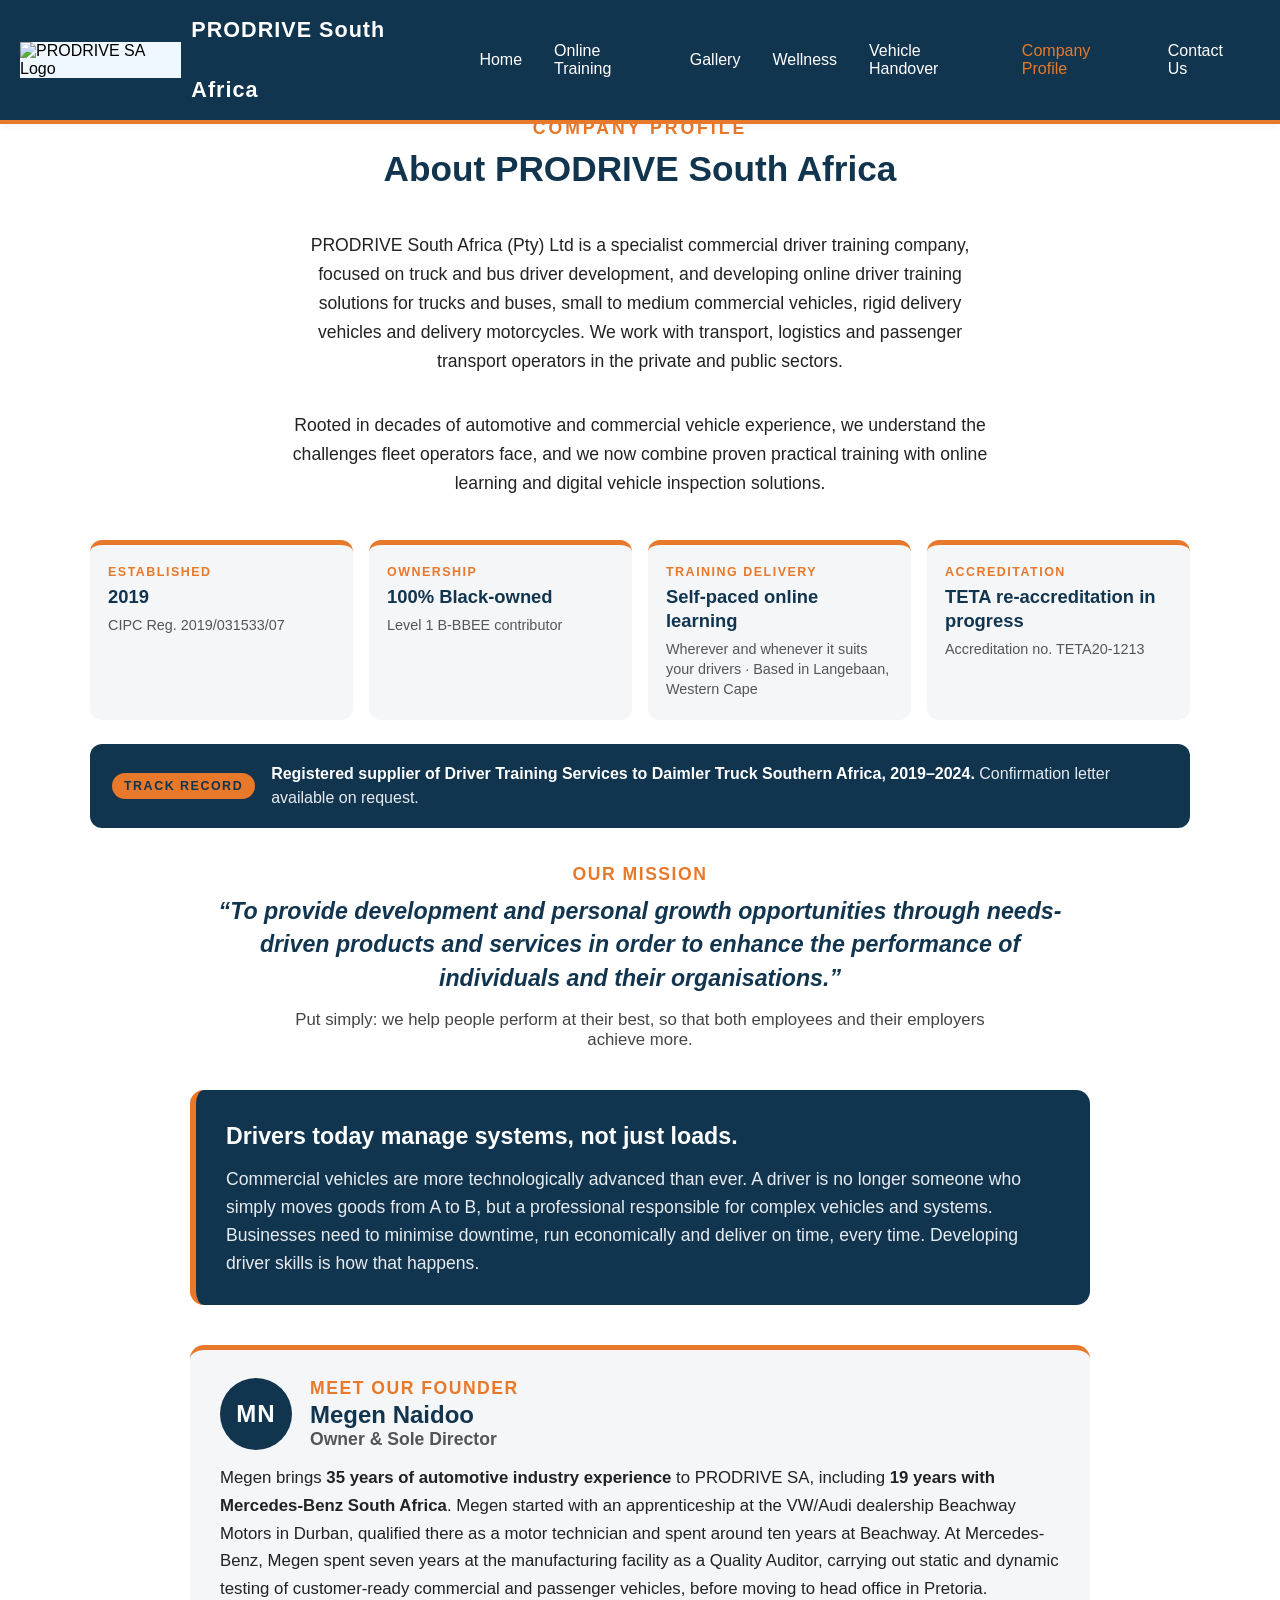
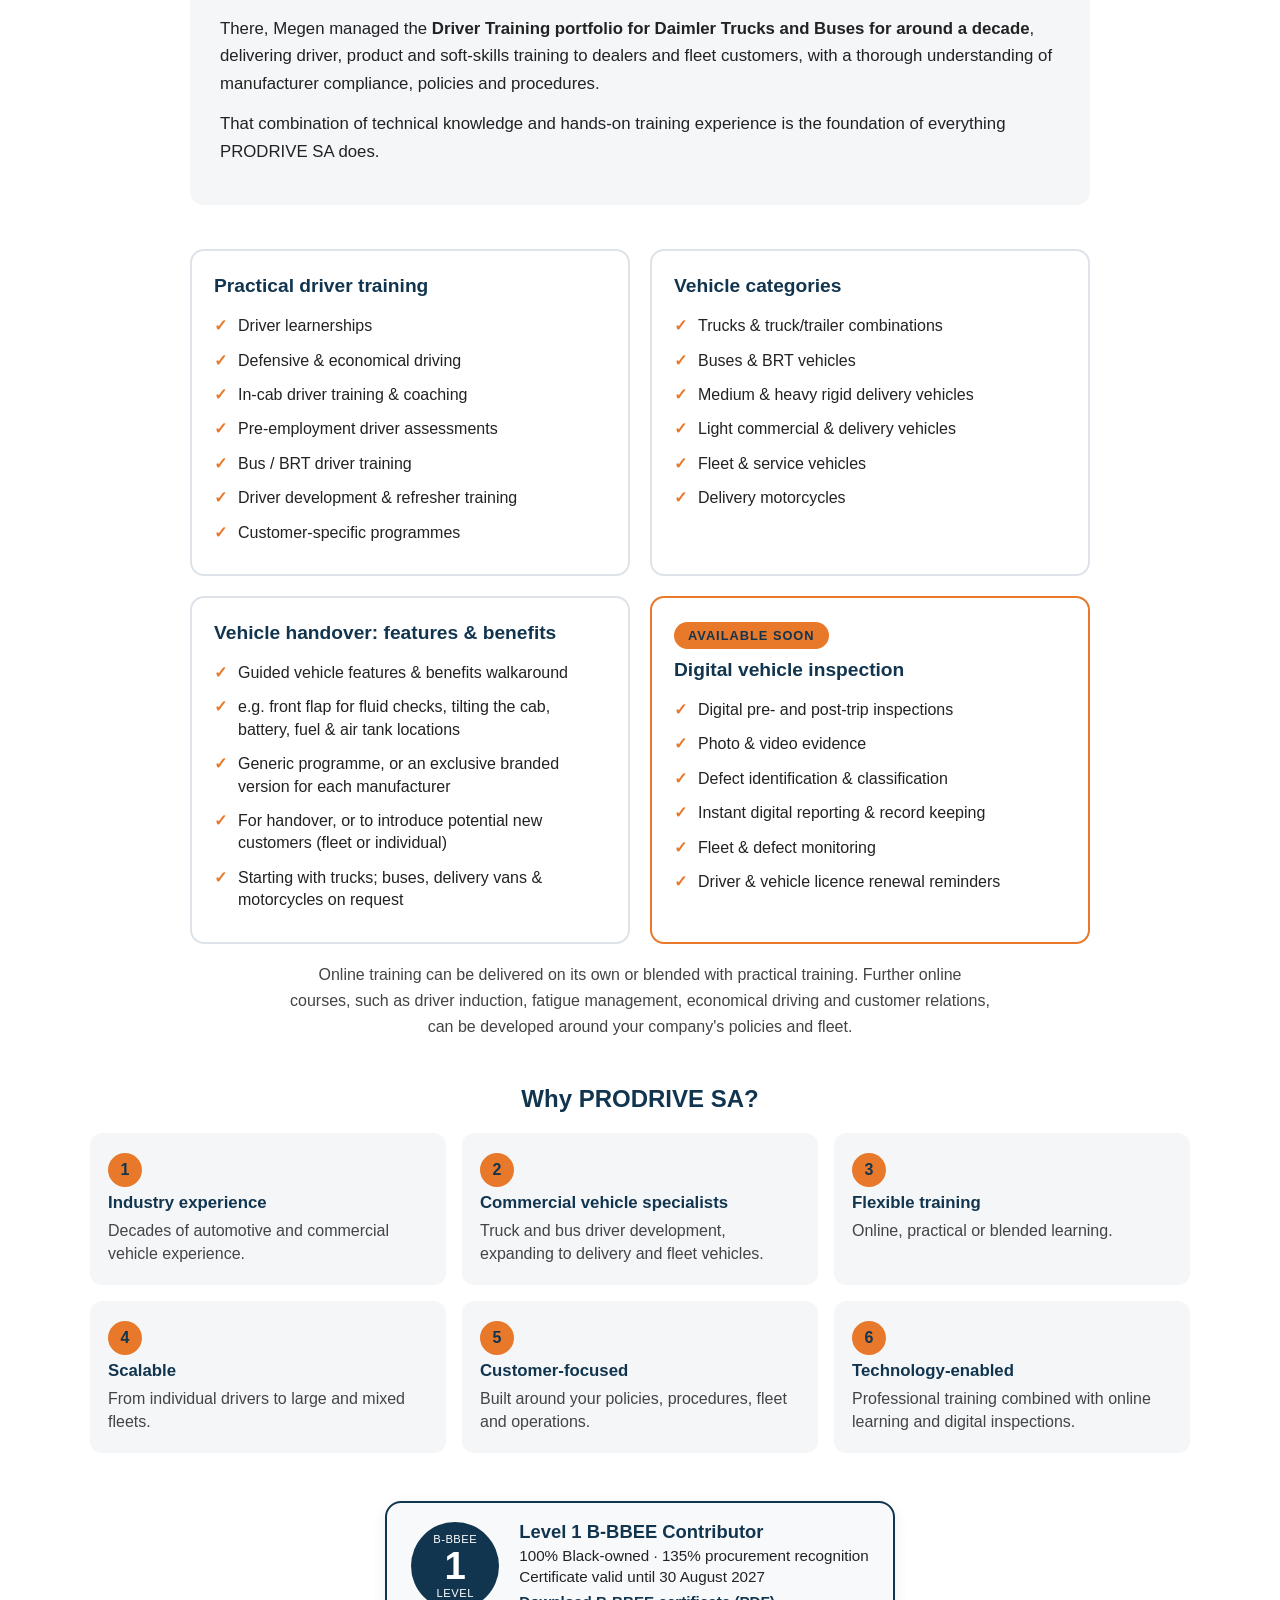
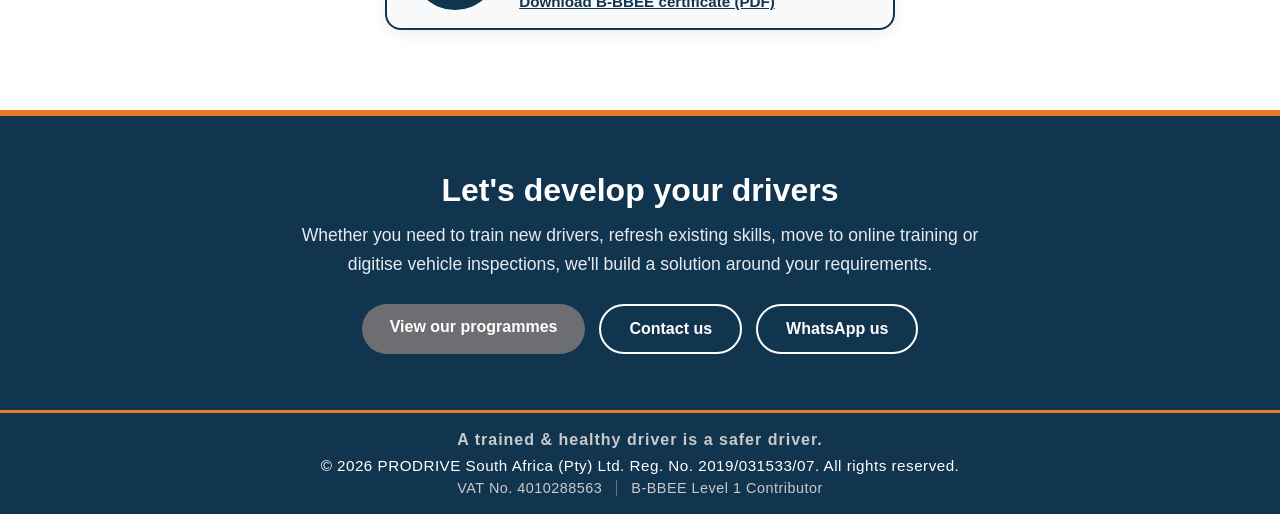
==== commit 05c42269: "Add Vehicle Handover page with interactive walkaround; menu link on all pages Co-Authored-By: Claude" ====
--- a/profile.html
+++ b/profile.html
@@ -19,7 +19,7 @@
 </head>
 <body>
   <nav>
-  <a href="index.html#hero-section"><img src="images/prodrive-logo-image.png" alt="PRODRIVE SA Logo" class="nav-logo"></a>
+  <img src="images/prodrive-logo-image.png" alt="PRODRIVE SA Logo" class="nav-logo">
   <span class="nav-title">PRODRIVE South Africa</span>
   <div class="hamburger" id="hamburger">
     <span></span>
@@ -27,12 +27,11 @@
     <span></span>
   </div>
   <ul id="nav-list">
-    <li><a href="index.html#series-section">Online Training</a></li>
-    <li><a href="index.html#inspection-section">Vehicle Inspection</a></li>
-    <li><a href="index.html#how-section">How It Works</a></li>
-    <li><a href="index.html#fleet-section">For Fleets</a></li>
-    <li><a href="index.html#practical-section">Gallery</a></li>
+    <li><a href="index.html#hero-section">Home</a></li>
+    <li><a href="index.html#courses-gallery">Online Training</a></li>
+    <li><a href="index.html#image-gallery">Gallery</a></li>
     <li><a href="index.html#wellness-section">Wellness</a></li>
+    <li><a href="vehicle-handover.html">Vehicle Handover</a></li>
     <li><a href="profile.html" class="active" aria-current="page">Company Profile</a></li>
     <li><a href="index.html#contact-section">Contact Us</a></li>
   </ul>
@@ -178,6 +177,19 @@
       <div class="why"><span class="why-num">5</span><strong>Customer-focused</strong><span>Built around your policies, procedures, fleet and operations.</span></div>
       <div class="why"><span class="why-num">6</span><strong>Technology-enabled</strong><span>Professional training combined with online learning and digital inspections.</span></div>
     </div>
+    <div class="bee-badge">
+      <div class="bee-level">
+        <span class="bee-level-label">B-BBEE</span>
+        <span class="bee-level-number">1</span>
+        <span class="bee-level-label">Level</span>
+      </div>
+      <div class="bee-details">
+        <strong>Level 1 B-BBEE Contributor</strong>
+        <span>100% Black-owned &middot; 135% procurement recognition</span>
+        <span>Certificate valid until 30 August 2027</span>
+        <a href="docs/PDSA_BEE_2026-2027.pdf" target="_blank" rel="noopener">Download B-BBEE certificate (PDF)</a>
+      </div>
+    </div>
   </section>
   </main>
 
@@ -208,4 +220,4 @@
   </footer>
   <script src="scripts/main.js"></script>
 </body>
-</html>
+</html>
--- a/styles/main.css
+++ b/styles/main.css
@@ -101,7 +101,7 @@
 }
 
 /* Responsive styles */
-@media (max-width: 1100px) {
+@media (max-width: 768px) {
   nav ul {
     flex-direction: column;
     background: #12354f;
@@ -441,7 +441,7 @@
   border: 2px solid #12354f;
   border-radius: 16px;
   padding: 18px 24px;
-  margin: 0;
+  margin: 8px 0 40px 0;
   max-width: 520px;
   text-align: left;
   box-shadow: 0 4px 16px rgba(0,0,0,0.07);
@@ -467,168 +467,6 @@
   .bee-badge { flex-direction: column; text-align: center; padding: 18px 16px; }
 }
 
-/* ---------- Online transition: shared ---------- */
-.hero-content h1 { color: #12354f; }
-.hero .subtitle { color: #12354f; }
-.hero .tagline {
-  color: #12354f;
-  font-weight: 700;
-  letter-spacing: 2px;
-  margin: 12px 0 28px;
-}
-.hero-buttons { display: flex; gap: 16px; justify-content: center; flex-wrap: wrap; }
-.btn {
-  display: inline-block;
-  padding: 14px 28px;
-  border-radius: 999px;
-  font-weight: 700;
-  text-decoration: none;
-  transition: transform 0.2s, box-shadow 0.2s, background 0.2s;
-}
-.btn:hover { transform: translateY(-2px); box-shadow: 0 6px 18px rgba(0,0,0,0.15); }
-.btn-primary { background: #12354f; color: #fff; }
-.btn-primary:hover { background: #0d2a40; }
-.btn-secondary { background: #fff; color: #12354f; border: 2px solid #12354f; }
-.section-intro {
-  max-width: 720px;
-  margin: -12px auto 32px;
-  color: #333;
-  font-size: 1.1rem;
-  line-height: 1.6;
-}
-
-/* ---------- How it works ---------- */
-.how-section {
-  background: #12354f;
-  color: #fff;
-  padding: 50px 20px;
-  text-align: center;
-}
-.how-section h2 { font-size: 2rem; margin: 0 0 32px; }
-.steps {
-  list-style: none;
-  margin: 0 auto;
-  padding: 0;
-  max-width: 1100px;
-  display: grid;
-  grid-template-columns: repeat(4, 1fr);
-  gap: 24px;
-}
-.step {
-  background: rgba(255,255,255,0.08);
-  border-radius: 16px;
-  padding: 28px 20px;
-}
-.step-number {
-  display: inline-flex;
-  align-items: center;
-  justify-content: center;
-  width: 48px;
-  height: 48px;
-  border-radius: 50%;
-  background: #e8782a;
-  color: #12354f;
-  font-weight: 800;
-  font-size: 1.3rem;
-}
-.step h3 { margin: 16px 0 8px; font-size: 1.2rem; }
-.step p { margin: 0; opacity: 0.9; line-height: 1.5; }
-
-/* ---------- Fleets ---------- */
-.fleet-section {
-  background: #fff;
-  padding: 50px 20px;
-  display: flex;
-  gap: 48px;
-  justify-content: center;
-  align-items: center;
-  flex-wrap: wrap;
-}
-.fleet-text { flex: 1 1 380px; max-width: 540px; }
-.fleet-text h2 { color: #12354f; font-size: 2rem; margin: 0 0 16px; }
-.fleet-text p { color: #222; font-size: 1.1rem; line-height: 1.6; }
-.fleet-list { padding: 0; margin: 0 0 28px; list-style: none; }
-.fleet-list li {
-  position: relative;
-  padding: 8px 0 8px 32px;
-  font-size: 1.05rem;
-  color: #222;
-}
-.fleet-list li::before {
-  content: "\2713";
-  position: absolute;
-  left: 0;
-  top: 7px;
-  color: #12354f;
-  font-weight: 800;
-}
-.fleet-side { flex: 1 1 380px; max-width: 520px; display: flex; flex-direction: column; gap: 24px; align-items: center; }
-.routes-map {
-  width: 100%;
-  max-width: 420px;
-  border-radius: 12px;
-  box-shadow: 0 4px 16px rgba(0,0,0,0.08);
-}
-
-@media (max-width: 900px) {
-  .steps { grid-template-columns: repeat(2, 1fr); }
-}
-@media (max-width: 520px) {
-  .steps { grid-template-columns: 1fr; }
-  .fleet-text { text-align: center; }
-  .fleet-list li { text-align: left; }
-}
-
-/* ---------- 14-module grid ---------- */
-.series-kicker { color: #12354f; font-weight: 800; letter-spacing: 3px; margin: 0 0 8px; font-size: 0.95rem; }
-.courses-gallery h2 { margin-top: 0; margin-bottom: 12px; }
-.series-count { color: #12354f; font-size: 1.15rem; margin: 0 0 24px; }
-.module-grid {
-  list-style: none;
-  margin: 0 auto;
-  padding: 0;
-  max-width: 1100px;
-  display: grid;
-  grid-template-columns: repeat(auto-fill, minmax(250px, 1fr));
-  gap: 14px;
-  text-align: left;
-}
-.module {
-  display: flex;
-  align-items: center;
-  gap: 14px;
-  background: #f4f4f4;
-  border-left: 4px solid #12354f;
-  border-radius: 10px;
-  padding: 14px 16px;
-  box-shadow: 0 2px 8px rgba(0,0,0,0.05);
-}
-.module-number { font-weight: 800; font-size: 1.3rem; color: #12354f; min-width: 32px; }
-.module-title { color: #12354f; font-weight: 600; line-height: 1.35; }
-
-/* ---------- Vehicle inspection ---------- */
-.inspection-section { background: #f4f4f4; padding: 50px 20px; text-align: center; }
-.inspection-section h2 { color: #12354f; font-size: 2rem; margin: 0 0 12px; }
-.inspection-row {
-  display: flex; gap: 28px; justify-content: center; flex-wrap: wrap;
-  max-width: 1000px; margin: 0 auto 32px;
-}
-.inspection-card {
-  flex: 1 1 320px; max-width: 460px;
-  background: #fff; border-radius: 16px; padding: 28px 26px;
-  text-align: left; border-top: 6px solid #12354f;
-  box-shadow: 0 4px 16px rgba(0,0,0,0.07);
-}
-.inspection-card:nth-child(2) { border-top-color: #12354f; }
-.inspection-tag {
-  display: inline-block; background: #e9eef2; color: #12354f;
-  font-weight: 700; font-size: 0.8rem; letter-spacing: 1px; text-transform: uppercase;
-  padding: 4px 12px; border-radius: 999px;
-}
-.inspection-card h3 { color: #12354f; font-size: 1.3rem; margin: 14px 0 10px; }
-.inspection-card p { color: #222; line-height: 1.55; margin: 0 0 10px; }
-.inspection-card .inspection-meta { color: #12354f; font-weight: 600; margin: 14px 0 0; }
-
 /* Gallery: wide photo shown uncropped */
 .gallery-row img.gallery-wide {
   width: auto;
@@ -681,6 +519,56 @@
 
 /* Keep cards inside the screen on phones */
 .course-card, .inspection-card, .step, .module { box-sizing: border-box; }
+
+/* ---------- Programmes (launching soon) ---------- */
+.soon-badge {
+  display: inline-block; background: #e8782a; color: #12354f;
+  font-weight: 800; font-size: 0.8rem; letter-spacing: 1px; text-transform: uppercase;
+  padding: 6px 14px; border-radius: 999px; margin-bottom: 14px;
+}
+.series-kicker { color: #12354f; font-weight: 800; letter-spacing: 3px; margin: 0 0 8px; font-size: 0.95rem; }
+.courses-gallery h2 { margin-top: 0; margin-bottom: 12px; }
+.courses-gallery h2.sub-programme { margin-top: 56px; }
+.series-count { color: #12354f; font-size: 1.15rem; margin: 0 0 20px; }
+.section-intro { max-width: 720px; margin: 0 auto 28px; color: #333; font-size: 1.1rem; line-height: 1.6; }
+.module-grid {
+  list-style: none; margin: 0 auto; padding: 0; max-width: 1100px;
+  display: grid; grid-template-columns: repeat(auto-fill, minmax(250px, 1fr)); gap: 14px; text-align: left;
+}
+.module {
+  display: flex; align-items: center; gap: 14px; background: #f4f4f4;
+  border-left: 4px solid #12354f; border-radius: 10px; padding: 14px 16px;
+  box-shadow: 0 2px 8px rgba(0,0,0,0.05); box-sizing: border-box;
+}
+.module-number { font-weight: 800; font-size: 1.3rem; color: #12354f; min-width: 32px; }
+.module-title { color: #12354f; font-weight: 600; line-height: 1.35; }
+.inspection-row { display: flex; gap: 28px; justify-content: center; flex-wrap: wrap; max-width: 1000px; margin: 0 auto; }
+.inspection-card {
+  flex: 1 1 320px; max-width: 460px; box-sizing: border-box;
+  background: #f4f4f4; border-radius: 16px; padding: 28px 26px; text-align: left;
+  border-top: 6px solid #12354f; box-shadow: 0 4px 16px rgba(0,0,0,0.07);
+}
+.inspection-card:nth-child(2) { border-top-color: #12354f; }
+.inspection-tag {
+  display: inline-block; background: #e9eef2; color: #12354f; font-weight: 700; font-size: 0.8rem;
+  letter-spacing: 1px; text-transform: uppercase; padding: 4px 12px; border-radius: 999px;
+}
+.inspection-card h3 { color: #12354f; font-size: 1.3rem; margin: 14px 0 10px; }
+.inspection-card p { color: #222; line-height: 1.55; margin: 0; }
+.interest-box {
+  max-width: 760px; margin: 48px auto 0; padding: 28px 24px; box-sizing: border-box;
+  background: #12354f; color: #fff; border-radius: 16px;
+}
+.interest-box p { margin: 0 0 20px; font-size: 1.1rem; line-height: 1.5; }
+.interest-buttons { display: flex; gap: 14px; justify-content: center; flex-wrap: wrap; }
+.btn {
+  display: inline-block; padding: 14px 28px; border-radius: 999px; font-weight: 700; text-decoration: none;
+  transition: transform 0.2s, box-shadow 0.2s, background 0.2s;
+}
+.btn:hover { transform: translateY(-2px); box-shadow: 0 6px 18px rgba(0,0,0,0.15); }
+.btn-primary { background: #12354f; color: #fff; }
+.btn-primary:hover { background: #0d2a40; }
+.btn-secondary { background: #fff; color: #12354f; border: 2px solid #fff; }
 
 /* ===== Brand colours (from ProDrive social graphics) ===== */
 :root { --pd-navy: #12354f; --pd-sky: #ffffff; --pd-orange: #e8782a; }
@@ -705,6 +593,7 @@
 .inspection-card:nth-child(2) { border-top-color: var(--pd-navy); }
 .inspection-card h3, .tips-heading { color: var(--pd-navy); }
 .fleet-list li::before { color: var(--pd-orange); }
+
 /* ===== Hero in the style of the series banner ===== */
 .hero.hero-brand {
   background: var(--pd-navy);
@@ -1004,9 +893,6 @@
   .ddsl-tagline { font-size: 1rem; }
 }
 
-.steps { grid-template-columns: repeat(3, 1fr); max-width: 900px; }
-@media (max-width: 700px) { .steps { grid-template-columns: 1fr; } }
-
 /* Series banner: colours from the Defensive Driving Saves Lives workbooks */
 :root { --series-navy: #12354f; --series-orange: #e8782a; }
 .series-banner {
@@ -1158,3 +1044,70 @@
 .footer-details { font-size: 0.9rem; color: #c9cacc; }
 .footer-legal { display: flex; flex-wrap: wrap; justify-content: center; gap: 4px 18px; margin-top: 8px; font-size: 0.9rem; }
 .footer-legal a { color: #fff; text-decoration: underline; }
+
+/* ===== Vehicle Handover page ===== */
+.vh-page { padding-top: 64px; }
+.vh-wrap { max-width: 1040px; margin: 0 auto; padding: 0 20px; box-sizing: border-box; }
+.vh-eyebrow { margin: 0 0 8px; font-size: 0.85rem; font-weight: 800; letter-spacing: 2px; text-transform: uppercase; color: var(--pd-orange); }
+.vh-hero { background: var(--pd-navy); color: #fff; padding: 56px 0 50px; border-bottom: 6px solid var(--pd-orange); }
+.vh-hero h1 { margin: 0 0 16px; font-size: 3rem; line-height: 1.08; font-weight: 900; max-width: 16ch; }
+.vh-hero h1 span { color: var(--pd-orange); }
+.vh-lead { font-size: 1.15rem; line-height: 1.6; color: #e6ebef; max-width: 62ch; margin: 0 0 18px; }
+.vh-chips { display: flex; flex-wrap: wrap; gap: 8px; margin-bottom: 26px; }
+.vh-chips span { border: 1px solid rgba(255,255,255,0.4); border-radius: 999px; padding: 5px 12px; font-size: 0.9rem; font-weight: 600; }
+.vh-hero-buttons { justify-content: flex-start; margin-top: 0; }
+.vh-section { padding: 52px 0; background: #fff; }
+.vh-section.vh-alt { background: #f4f6f8; border-top: 1px solid #dde3e8; border-bottom: 1px solid #dde3e8; }
+.vh-section h2 { margin: 0 0 12px; font-size: 2rem; color: var(--pd-navy); line-height: 1.15; }
+.vh-section p { line-height: 1.6; color: #333; max-width: 68ch; margin: 0 0 12px; }
+.vh-map { display: grid; grid-template-columns: minmax(0, 280px) minmax(0, 1fr); gap: 28px; align-items: start; margin-top: 22px; }
+.vh-truckbox svg { width: 100%; height: auto; display: block; }
+.vh-svg-label { fill: #6d6e71; font: 700 13px Arial, sans-serif; }
+.vh-svg-small { font-size: 12px; }
+.vh-body { fill: #d3d8e0; stroke: var(--pd-grey); stroke-width: 2; }
+.vh-glass { fill: #fff; stroke: var(--pd-grey); }
+.vh-wheel { fill: var(--pd-grey); }
+.vh-fifth { fill: none; stroke: var(--pd-grey); stroke-width: 2; stroke-dasharray: 4 4; }
+.vh-stn { cursor: pointer; }
+.vh-stn circle { fill: #fff; stroke: var(--pd-orange); stroke-width: 3; transition: fill .15s; }
+.vh-stn text { fill: var(--pd-navy); font: 800 20px Arial, sans-serif; }
+.vh-stn text.vh-cab { font-size: 13px; }
+.vh-stn.on circle { fill: var(--pd-orange); }
+.vh-stn.on text { fill: #fff; }
+.vh-stn:focus { outline: none; }
+.vh-stn:focus-visible circle { stroke-width: 6; }
+.vh-legend { text-align: center; font-size: 0.9rem; color: #6d6e71; margin-top: 8px; }
+.vh-panel { background: #fff; border: 2px solid var(--pd-navy); border-radius: 14px; padding: 24px 26px; min-width: 0; }
+.vh-panel h3 { margin: 0; color: var(--pd-navy); font-size: 1.5rem; }
+.vh-panel ul { list-style: none; margin: 14px 0 0; padding: 0; display: grid; gap: 10px; }
+.vh-panel li { position: relative; padding-left: 22px; line-height: 1.5; color: #333; }
+.vh-panel li::before { content: ""; position: absolute; left: 0; top: 0.5em; width: 10px; height: 10px; border-radius: 2px; background: var(--pd-orange); }
+.vh-panel li b { color: var(--pd-navy); }
+.vh-tabs { display: flex; flex-wrap: wrap; gap: 6px; margin-top: 18px; }
+.vh-tabs button { font: 600 0.9rem inherit; font-family: inherit; color: var(--pd-navy); background: #fff; border: 1px solid #c9cacc; border-radius: 6px; padding: 6px 12px; cursor: pointer; }
+.vh-tabs button[aria-pressed="true"] { background: var(--pd-navy); border-color: var(--pd-navy); color: #fff; }
+.vh-cols, .vh-compare { display: grid; gap: 20px; margin-top: 20px; }
+.vh-cols { grid-template-columns: repeat(3, 1fr); }
+.vh-compare { grid-template-columns: repeat(2, 1fr); }
+.vh-card { background: #fff; border: 1px solid #dde3e8; border-top: 5px solid var(--pd-grey); border-radius: 14px; padding: 22px 22px; box-sizing: border-box; }
+.vh-card.vh-feature { border-top-color: var(--pd-orange); }
+.vh-card h3 { margin: 0 0 10px; color: var(--pd-navy); font-size: 1.2rem; }
+.vh-card ul { margin: 0; padding-left: 20px; color: #333; }
+.vh-card li { margin-bottom: 6px; line-height: 1.5; }
+.vh-tag { display: inline-block; margin-bottom: 10px; font-size: 0.78rem; font-weight: 800; letter-spacing: 1px; text-transform: uppercase; padding: 4px 10px; border-radius: 999px; background: #e9eef2; color: var(--pd-navy); }
+.vh-feature .vh-tag { background: var(--pd-orange); color: #fff; }
+.vh-steps { list-style: none; margin: 20px 0 0; padding: 0; display: grid; grid-template-columns: repeat(4, 1fr); gap: 18px; counter-reset: s; }
+.vh-steps li { counter-increment: s; border-top: 3px solid var(--pd-orange); padding-top: 12px; color: #333; line-height: 1.5; }
+.vh-steps li::before { content: "Step " counter(s); display: block; font-weight: 800; font-size: 0.8rem; letter-spacing: 1.5px; text-transform: uppercase; color: var(--pd-orange); margin-bottom: 4px; }
+.vh-steps b { display: block; color: var(--pd-navy); font-size: 1.05rem; margin-bottom: 4px; }
+.profile-cta a:not(.btn) { color: #fff; }
+@media (max-width: 900px) {
+  .vh-cols { grid-template-columns: 1fr; }
+  .vh-steps { grid-template-columns: 1fr 1fr; }
+}
+@media (max-width: 720px) {
+  .vh-map { grid-template-columns: 1fr; }
+  .vh-truckbox { max-width: 260px; margin: 0 auto; }
+  .vh-compare, .vh-steps { grid-template-columns: 1fr; }
+  .vh-hero h1 { font-size: 2.1rem; }
+}
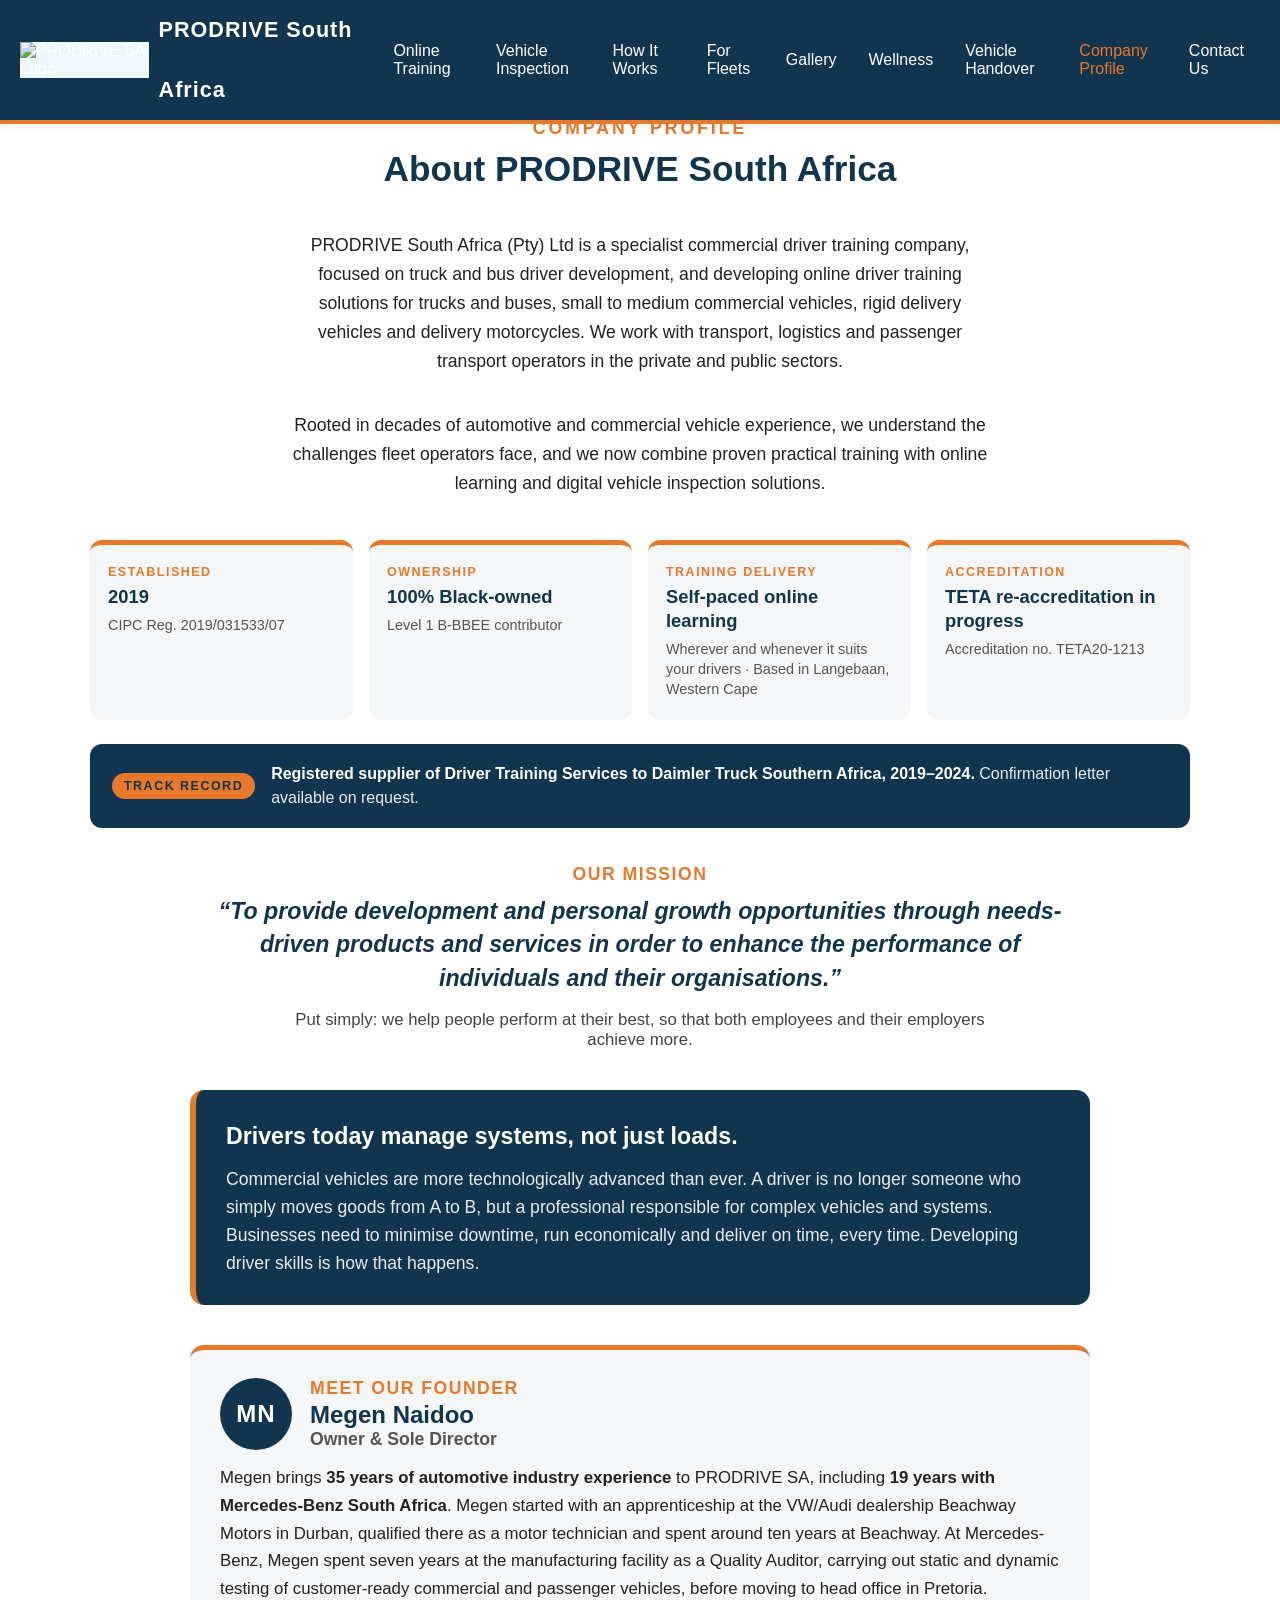
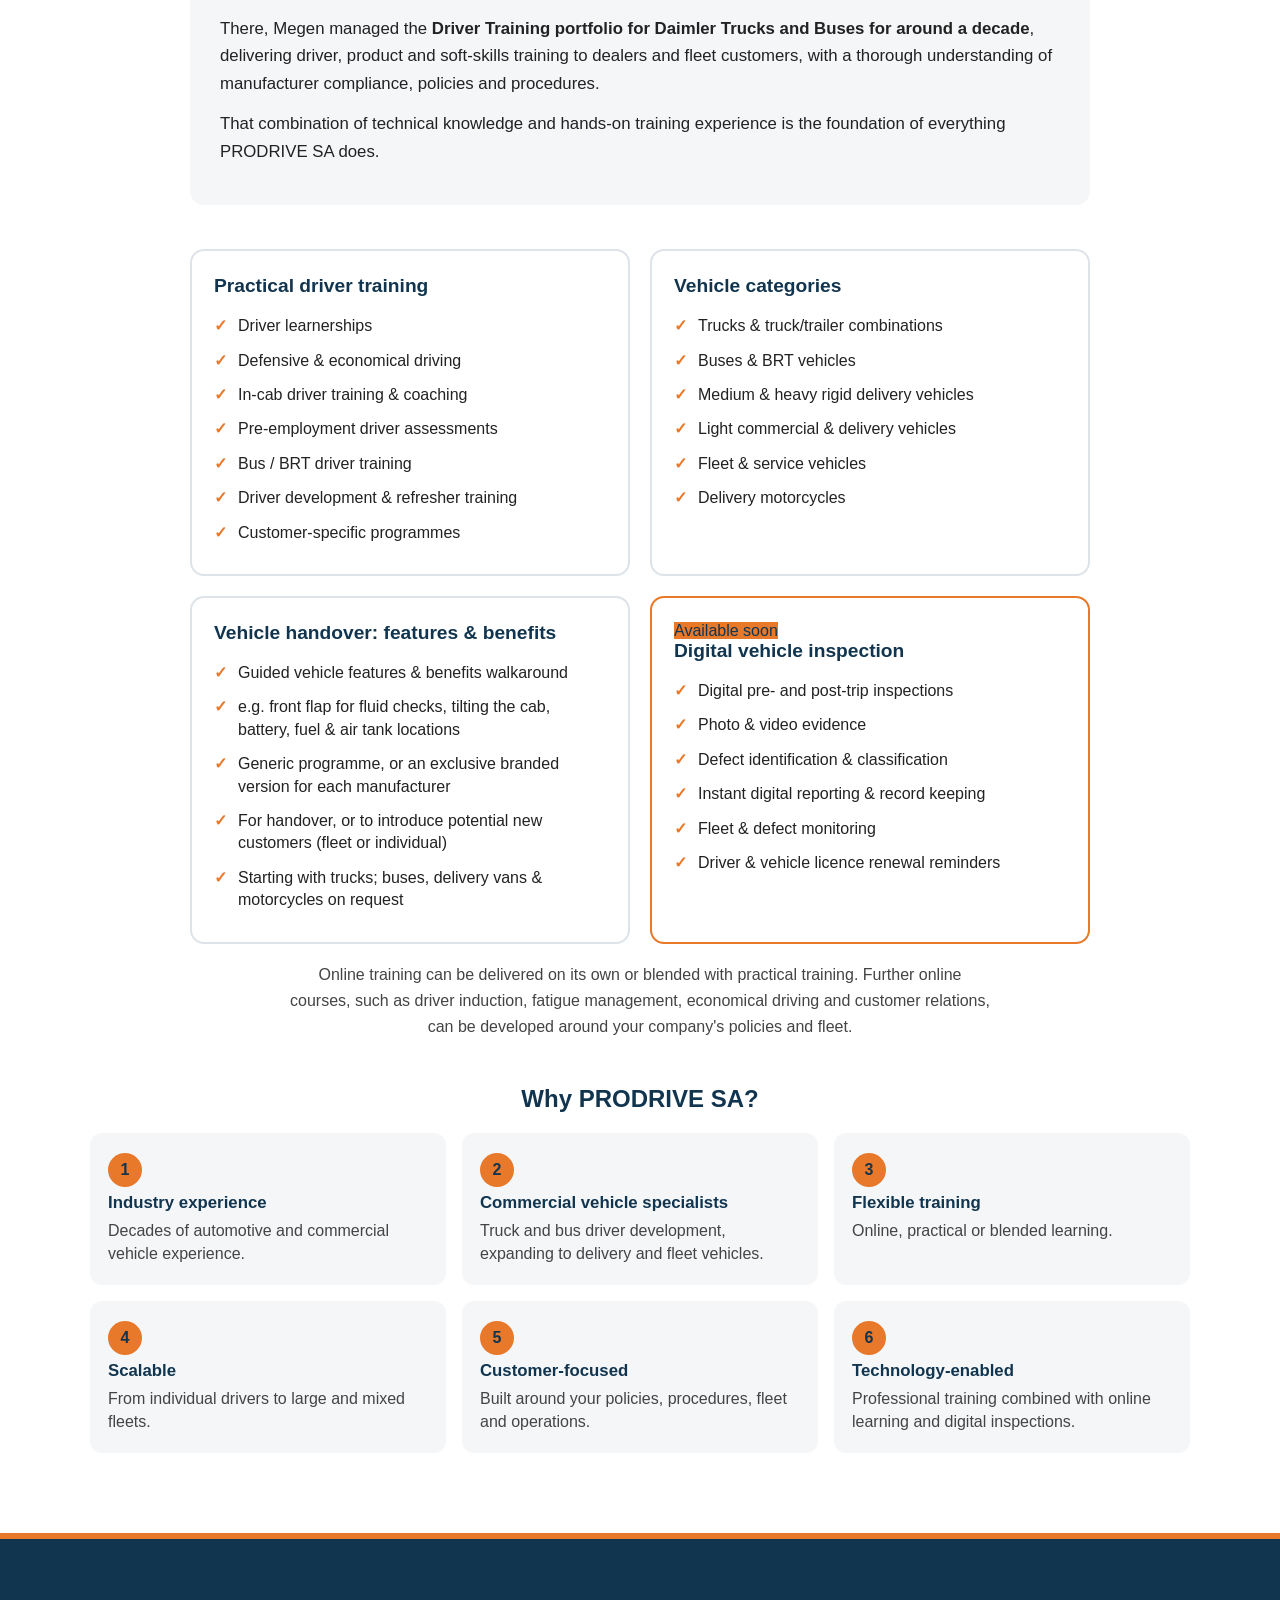
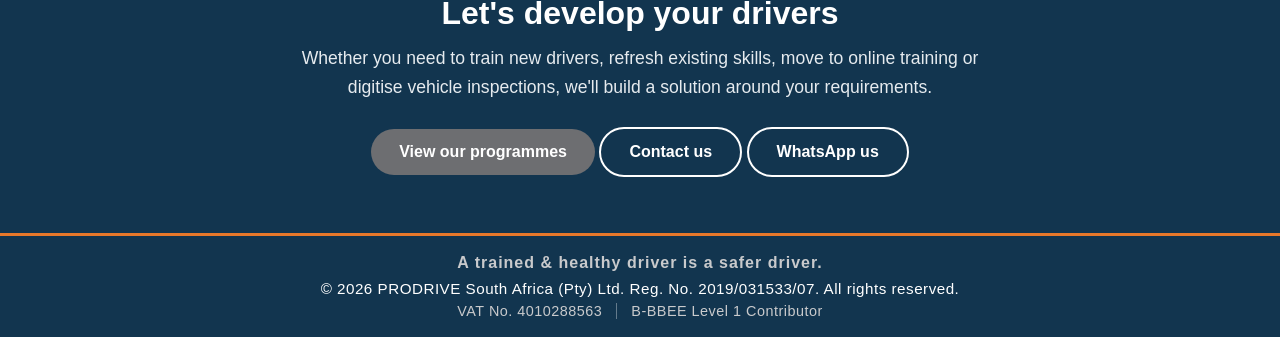
==== commit 29343dcd: "Add Vehicle Handover page with interactive walkaround; menu link on all pages Co-Authored-By: Claude" ====
--- a/profile.html
+++ b/profile.html
@@ -19,7 +19,7 @@
 </head>
 <body>
   <nav>
-  <img src="images/prodrive-logo-image.png" alt="PRODRIVE SA Logo" class="nav-logo">
+  <a href="index.html#hero-section"><img src="images/prodrive-logo-image.png" alt="PRODRIVE SA Logo" class="nav-logo"></a>
   <span class="nav-title">PRODRIVE South Africa</span>
   <div class="hamburger" id="hamburger">
     <span></span>
@@ -27,9 +27,11 @@
     <span></span>
   </div>
   <ul id="nav-list">
-    <li><a href="index.html#hero-section">Home</a></li>
-    <li><a href="index.html#courses-gallery">Online Training</a></li>
-    <li><a href="index.html#image-gallery">Gallery</a></li>
+    <li><a href="index.html#series-section">Online Training</a></li>
+    <li><a href="index.html#inspection-section">Vehicle Inspection</a></li>
+    <li><a href="index.html#how-section">How It Works</a></li>
+    <li><a href="index.html#fleet-section">For Fleets</a></li>
+    <li><a href="index.html#practical-section">Gallery</a></li>
     <li><a href="index.html#wellness-section">Wellness</a></li>
     <li><a href="vehicle-handover.html">Vehicle Handover</a></li>
     <li><a href="profile.html" class="active" aria-current="page">Company Profile</a></li>
@@ -177,19 +179,6 @@
       <div class="why"><span class="why-num">5</span><strong>Customer-focused</strong><span>Built around your policies, procedures, fleet and operations.</span></div>
       <div class="why"><span class="why-num">6</span><strong>Technology-enabled</strong><span>Professional training combined with online learning and digital inspections.</span></div>
     </div>
-    <div class="bee-badge">
-      <div class="bee-level">
-        <span class="bee-level-label">B-BBEE</span>
-        <span class="bee-level-number">1</span>
-        <span class="bee-level-label">Level</span>
-      </div>
-      <div class="bee-details">
-        <strong>Level 1 B-BBEE Contributor</strong>
-        <span>100% Black-owned &middot; 135% procurement recognition</span>
-        <span>Certificate valid until 30 August 2027</span>
-        <a href="docs/PDSA_BEE_2026-2027.pdf" target="_blank" rel="noopener">Download B-BBEE certificate (PDF)</a>
-      </div>
-    </div>
   </section>
   </main>
 
@@ -220,4 +209,4 @@
   </footer>
   <script src="scripts/main.js"></script>
 </body>
-</html>+</html>
--- a/styles/main.css
+++ b/styles/main.css
@@ -101,7 +101,7 @@
 }
 
 /* Responsive styles */
-@media (max-width: 768px) {
+@media (max-width: 1100px) {
   nav ul {
     flex-direction: column;
     background: #12354f;
@@ -441,7 +441,7 @@
   border: 2px solid #12354f;
   border-radius: 16px;
   padding: 18px 24px;
-  margin: 8px 0 40px 0;
+  margin: 0;
   max-width: 520px;
   text-align: left;
   box-shadow: 0 4px 16px rgba(0,0,0,0.07);
@@ -467,6 +467,168 @@
   .bee-badge { flex-direction: column; text-align: center; padding: 18px 16px; }
 }
 
+/* ---------- Online transition: shared ---------- */
+.hero-content h1 { color: #12354f; }
+.hero .subtitle { color: #12354f; }
+.hero .tagline {
+  color: #12354f;
+  font-weight: 700;
+  letter-spacing: 2px;
+  margin: 12px 0 28px;
+}
+.hero-buttons { display: flex; gap: 16px; justify-content: center; flex-wrap: wrap; }
+.btn {
+  display: inline-block;
+  padding: 14px 28px;
+  border-radius: 999px;
+  font-weight: 700;
+  text-decoration: none;
+  transition: transform 0.2s, box-shadow 0.2s, background 0.2s;
+}
+.btn:hover { transform: translateY(-2px); box-shadow: 0 6px 18px rgba(0,0,0,0.15); }
+.btn-primary { background: #12354f; color: #fff; }
+.btn-primary:hover { background: #0d2a40; }
+.btn-secondary { background: #fff; color: #12354f; border: 2px solid #12354f; }
+.section-intro {
+  max-width: 720px;
+  margin: -12px auto 32px;
+  color: #333;
+  font-size: 1.1rem;
+  line-height: 1.6;
+}
+
+/* ---------- How it works ---------- */
+.how-section {
+  background: #12354f;
+  color: #fff;
+  padding: 50px 20px;
+  text-align: center;
+}
+.how-section h2 { font-size: 2rem; margin: 0 0 32px; }
+.steps {
+  list-style: none;
+  margin: 0 auto;
+  padding: 0;
+  max-width: 1100px;
+  display: grid;
+  grid-template-columns: repeat(4, 1fr);
+  gap: 24px;
+}
+.step {
+  background: rgba(255,255,255,0.08);
+  border-radius: 16px;
+  padding: 28px 20px;
+}
+.step-number {
+  display: inline-flex;
+  align-items: center;
+  justify-content: center;
+  width: 48px;
+  height: 48px;
+  border-radius: 50%;
+  background: #e8782a;
+  color: #12354f;
+  font-weight: 800;
+  font-size: 1.3rem;
+}
+.step h3 { margin: 16px 0 8px; font-size: 1.2rem; }
+.step p { margin: 0; opacity: 0.9; line-height: 1.5; }
+
+/* ---------- Fleets ---------- */
+.fleet-section {
+  background: #fff;
+  padding: 50px 20px;
+  display: flex;
+  gap: 48px;
+  justify-content: center;
+  align-items: center;
+  flex-wrap: wrap;
+}
+.fleet-text { flex: 1 1 380px; max-width: 540px; }
+.fleet-text h2 { color: #12354f; font-size: 2rem; margin: 0 0 16px; }
+.fleet-text p { color: #222; font-size: 1.1rem; line-height: 1.6; }
+.fleet-list { padding: 0; margin: 0 0 28px; list-style: none; }
+.fleet-list li {
+  position: relative;
+  padding: 8px 0 8px 32px;
+  font-size: 1.05rem;
+  color: #222;
+}
+.fleet-list li::before {
+  content: "\2713";
+  position: absolute;
+  left: 0;
+  top: 7px;
+  color: #12354f;
+  font-weight: 800;
+}
+.fleet-side { flex: 1 1 380px; max-width: 520px; display: flex; flex-direction: column; gap: 24px; align-items: center; }
+.routes-map {
+  width: 100%;
+  max-width: 420px;
+  border-radius: 12px;
+  box-shadow: 0 4px 16px rgba(0,0,0,0.08);
+}
+
+@media (max-width: 900px) {
+  .steps { grid-template-columns: repeat(2, 1fr); }
+}
+@media (max-width: 520px) {
+  .steps { grid-template-columns: 1fr; }
+  .fleet-text { text-align: center; }
+  .fleet-list li { text-align: left; }
+}
+
+/* ---------- 14-module grid ---------- */
+.series-kicker { color: #12354f; font-weight: 800; letter-spacing: 3px; margin: 0 0 8px; font-size: 0.95rem; }
+.courses-gallery h2 { margin-top: 0; margin-bottom: 12px; }
+.series-count { color: #12354f; font-size: 1.15rem; margin: 0 0 24px; }
+.module-grid {
+  list-style: none;
+  margin: 0 auto;
+  padding: 0;
+  max-width: 1100px;
+  display: grid;
+  grid-template-columns: repeat(auto-fill, minmax(250px, 1fr));
+  gap: 14px;
+  text-align: left;
+}
+.module {
+  display: flex;
+  align-items: center;
+  gap: 14px;
+  background: #f4f4f4;
+  border-left: 4px solid #12354f;
+  border-radius: 10px;
+  padding: 14px 16px;
+  box-shadow: 0 2px 8px rgba(0,0,0,0.05);
+}
+.module-number { font-weight: 800; font-size: 1.3rem; color: #12354f; min-width: 32px; }
+.module-title { color: #12354f; font-weight: 600; line-height: 1.35; }
+
+/* ---------- Vehicle inspection ---------- */
+.inspection-section { background: #f4f4f4; padding: 50px 20px; text-align: center; }
+.inspection-section h2 { color: #12354f; font-size: 2rem; margin: 0 0 12px; }
+.inspection-row {
+  display: flex; gap: 28px; justify-content: center; flex-wrap: wrap;
+  max-width: 1000px; margin: 0 auto 32px;
+}
+.inspection-card {
+  flex: 1 1 320px; max-width: 460px;
+  background: #fff; border-radius: 16px; padding: 28px 26px;
+  text-align: left; border-top: 6px solid #12354f;
+  box-shadow: 0 4px 16px rgba(0,0,0,0.07);
+}
+.inspection-card:nth-child(2) { border-top-color: #12354f; }
+.inspection-tag {
+  display: inline-block; background: #e9eef2; color: #12354f;
+  font-weight: 700; font-size: 0.8rem; letter-spacing: 1px; text-transform: uppercase;
+  padding: 4px 12px; border-radius: 999px;
+}
+.inspection-card h3 { color: #12354f; font-size: 1.3rem; margin: 14px 0 10px; }
+.inspection-card p { color: #222; line-height: 1.55; margin: 0 0 10px; }
+.inspection-card .inspection-meta { color: #12354f; font-weight: 600; margin: 14px 0 0; }
+
 /* Gallery: wide photo shown uncropped */
 .gallery-row img.gallery-wide {
   width: auto;
@@ -519,56 +681,6 @@
 
 /* Keep cards inside the screen on phones */
 .course-card, .inspection-card, .step, .module { box-sizing: border-box; }
-
-/* ---------- Programmes (launching soon) ---------- */
-.soon-badge {
-  display: inline-block; background: #e8782a; color: #12354f;
-  font-weight: 800; font-size: 0.8rem; letter-spacing: 1px; text-transform: uppercase;
-  padding: 6px 14px; border-radius: 999px; margin-bottom: 14px;
-}
-.series-kicker { color: #12354f; font-weight: 800; letter-spacing: 3px; margin: 0 0 8px; font-size: 0.95rem; }
-.courses-gallery h2 { margin-top: 0; margin-bottom: 12px; }
-.courses-gallery h2.sub-programme { margin-top: 56px; }
-.series-count { color: #12354f; font-size: 1.15rem; margin: 0 0 20px; }
-.section-intro { max-width: 720px; margin: 0 auto 28px; color: #333; font-size: 1.1rem; line-height: 1.6; }
-.module-grid {
-  list-style: none; margin: 0 auto; padding: 0; max-width: 1100px;
-  display: grid; grid-template-columns: repeat(auto-fill, minmax(250px, 1fr)); gap: 14px; text-align: left;
-}
-.module {
-  display: flex; align-items: center; gap: 14px; background: #f4f4f4;
-  border-left: 4px solid #12354f; border-radius: 10px; padding: 14px 16px;
-  box-shadow: 0 2px 8px rgba(0,0,0,0.05); box-sizing: border-box;
-}
-.module-number { font-weight: 800; font-size: 1.3rem; color: #12354f; min-width: 32px; }
-.module-title { color: #12354f; font-weight: 600; line-height: 1.35; }
-.inspection-row { display: flex; gap: 28px; justify-content: center; flex-wrap: wrap; max-width: 1000px; margin: 0 auto; }
-.inspection-card {
-  flex: 1 1 320px; max-width: 460px; box-sizing: border-box;
-  background: #f4f4f4; border-radius: 16px; padding: 28px 26px; text-align: left;
-  border-top: 6px solid #12354f; box-shadow: 0 4px 16px rgba(0,0,0,0.07);
-}
-.inspection-card:nth-child(2) { border-top-color: #12354f; }
-.inspection-tag {
-  display: inline-block; background: #e9eef2; color: #12354f; font-weight: 700; font-size: 0.8rem;
-  letter-spacing: 1px; text-transform: uppercase; padding: 4px 12px; border-radius: 999px;
-}
-.inspection-card h3 { color: #12354f; font-size: 1.3rem; margin: 14px 0 10px; }
-.inspection-card p { color: #222; line-height: 1.55; margin: 0; }
-.interest-box {
-  max-width: 760px; margin: 48px auto 0; padding: 28px 24px; box-sizing: border-box;
-  background: #12354f; color: #fff; border-radius: 16px;
-}
-.interest-box p { margin: 0 0 20px; font-size: 1.1rem; line-height: 1.5; }
-.interest-buttons { display: flex; gap: 14px; justify-content: center; flex-wrap: wrap; }
-.btn {
-  display: inline-block; padding: 14px 28px; border-radius: 999px; font-weight: 700; text-decoration: none;
-  transition: transform 0.2s, box-shadow 0.2s, background 0.2s;
-}
-.btn:hover { transform: translateY(-2px); box-shadow: 0 6px 18px rgba(0,0,0,0.15); }
-.btn-primary { background: #12354f; color: #fff; }
-.btn-primary:hover { background: #0d2a40; }
-.btn-secondary { background: #fff; color: #12354f; border: 2px solid #fff; }
 
 /* ===== Brand colours (from ProDrive social graphics) ===== */
 :root { --pd-navy: #12354f; --pd-sky: #ffffff; --pd-orange: #e8782a; }
@@ -593,7 +705,6 @@
 .inspection-card:nth-child(2) { border-top-color: var(--pd-navy); }
 .inspection-card h3, .tips-heading { color: var(--pd-navy); }
 .fleet-list li::before { color: var(--pd-orange); }
-
 /* ===== Hero in the style of the series banner ===== */
 .hero.hero-brand {
   background: var(--pd-navy);
@@ -892,6 +1003,9 @@
   .courses-gallery h2.ddsl-title { font-size: 1.8rem; }
   .ddsl-tagline { font-size: 1rem; }
 }
+
+.steps { grid-template-columns: repeat(3, 1fr); max-width: 900px; }
+@media (max-width: 700px) { .steps { grid-template-columns: 1fr; } }
 
 /* Series banner: colours from the Defensive Driving Saves Lives workbooks */
 :root { --series-navy: #12354f; --series-orange: #e8782a; }
